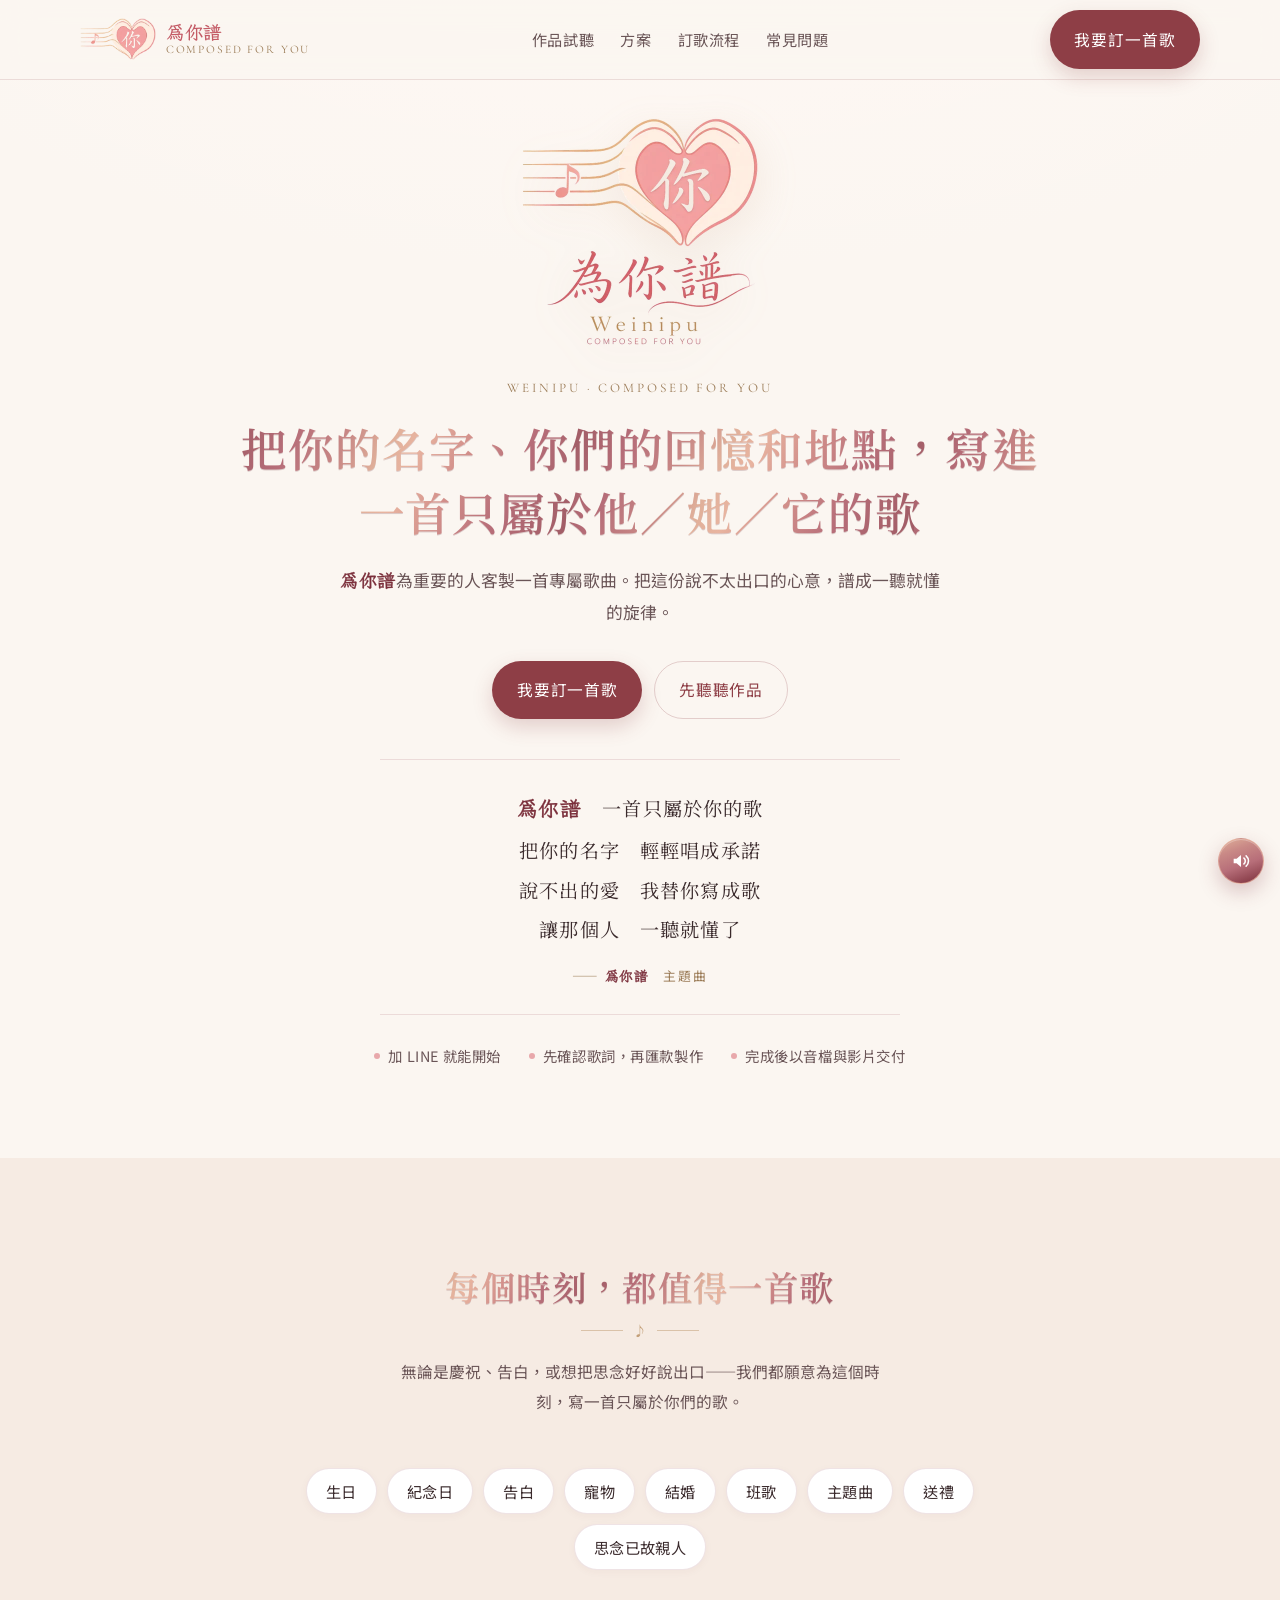
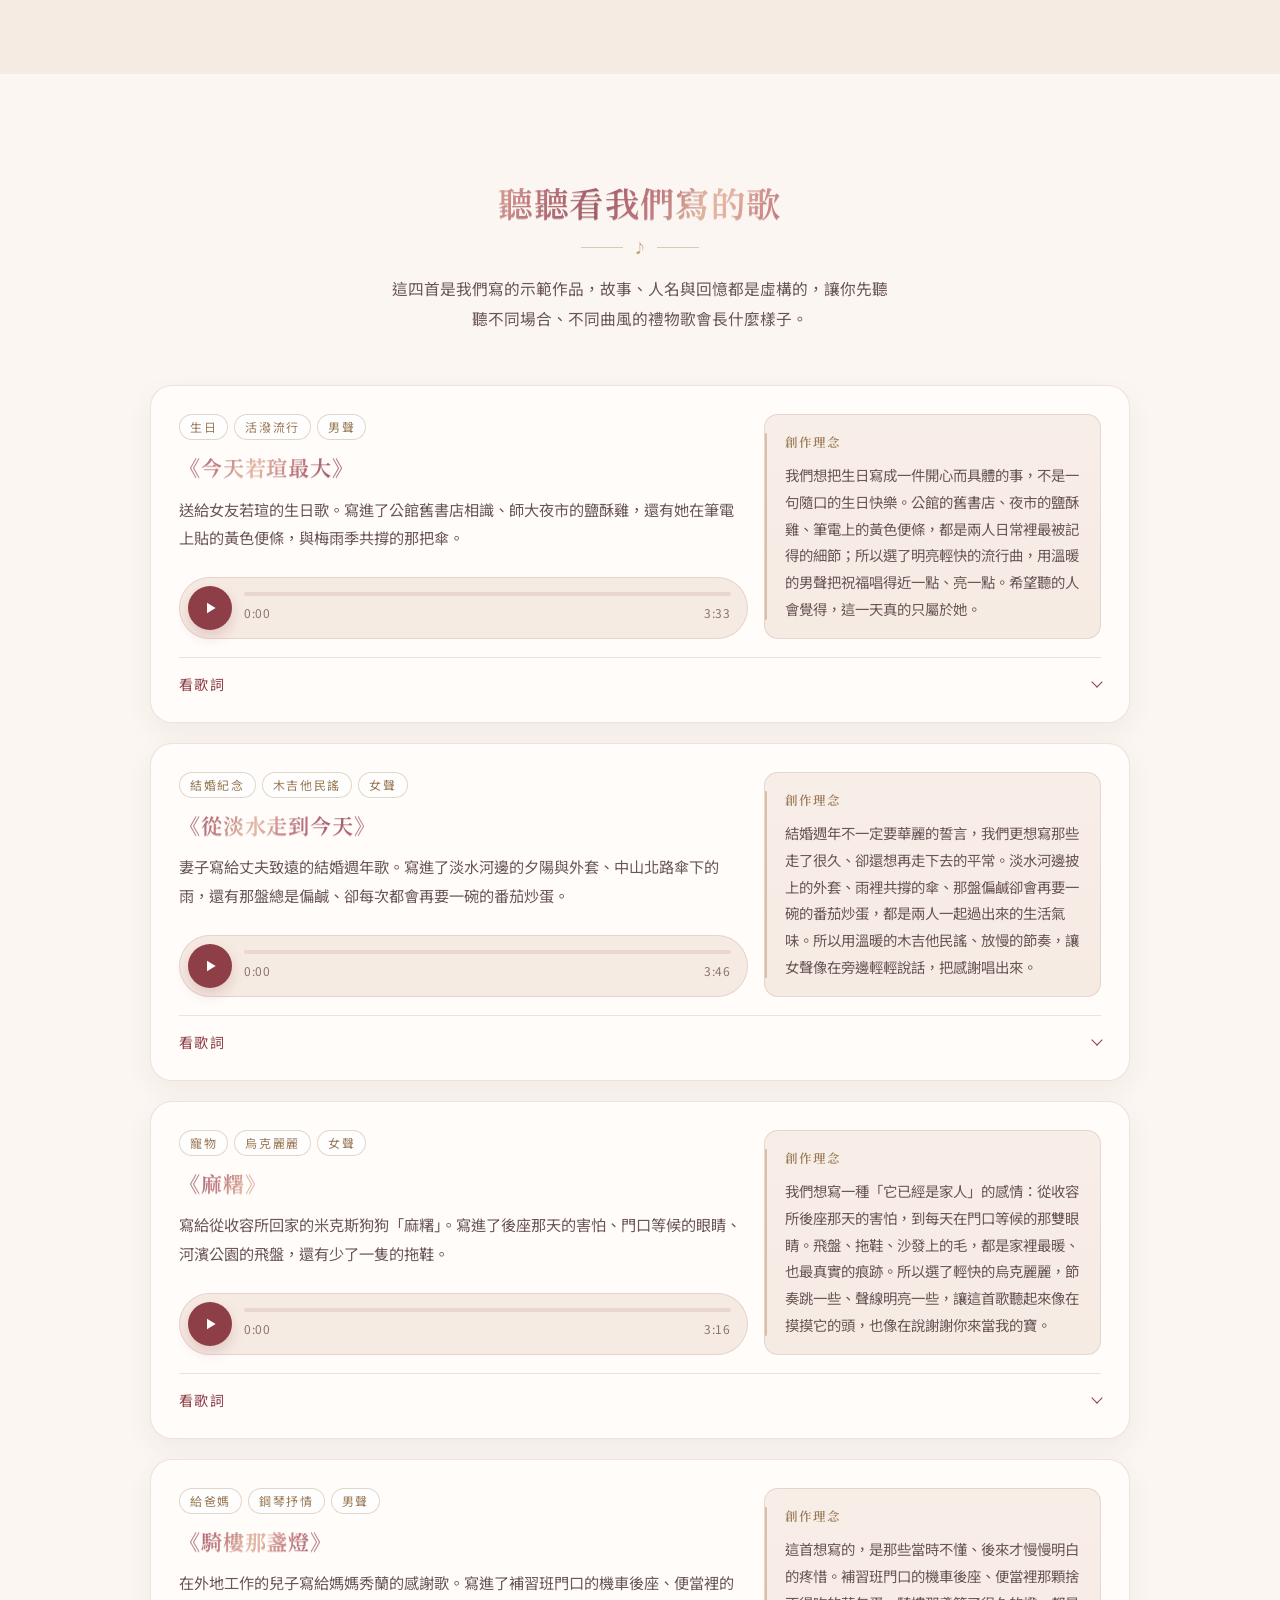
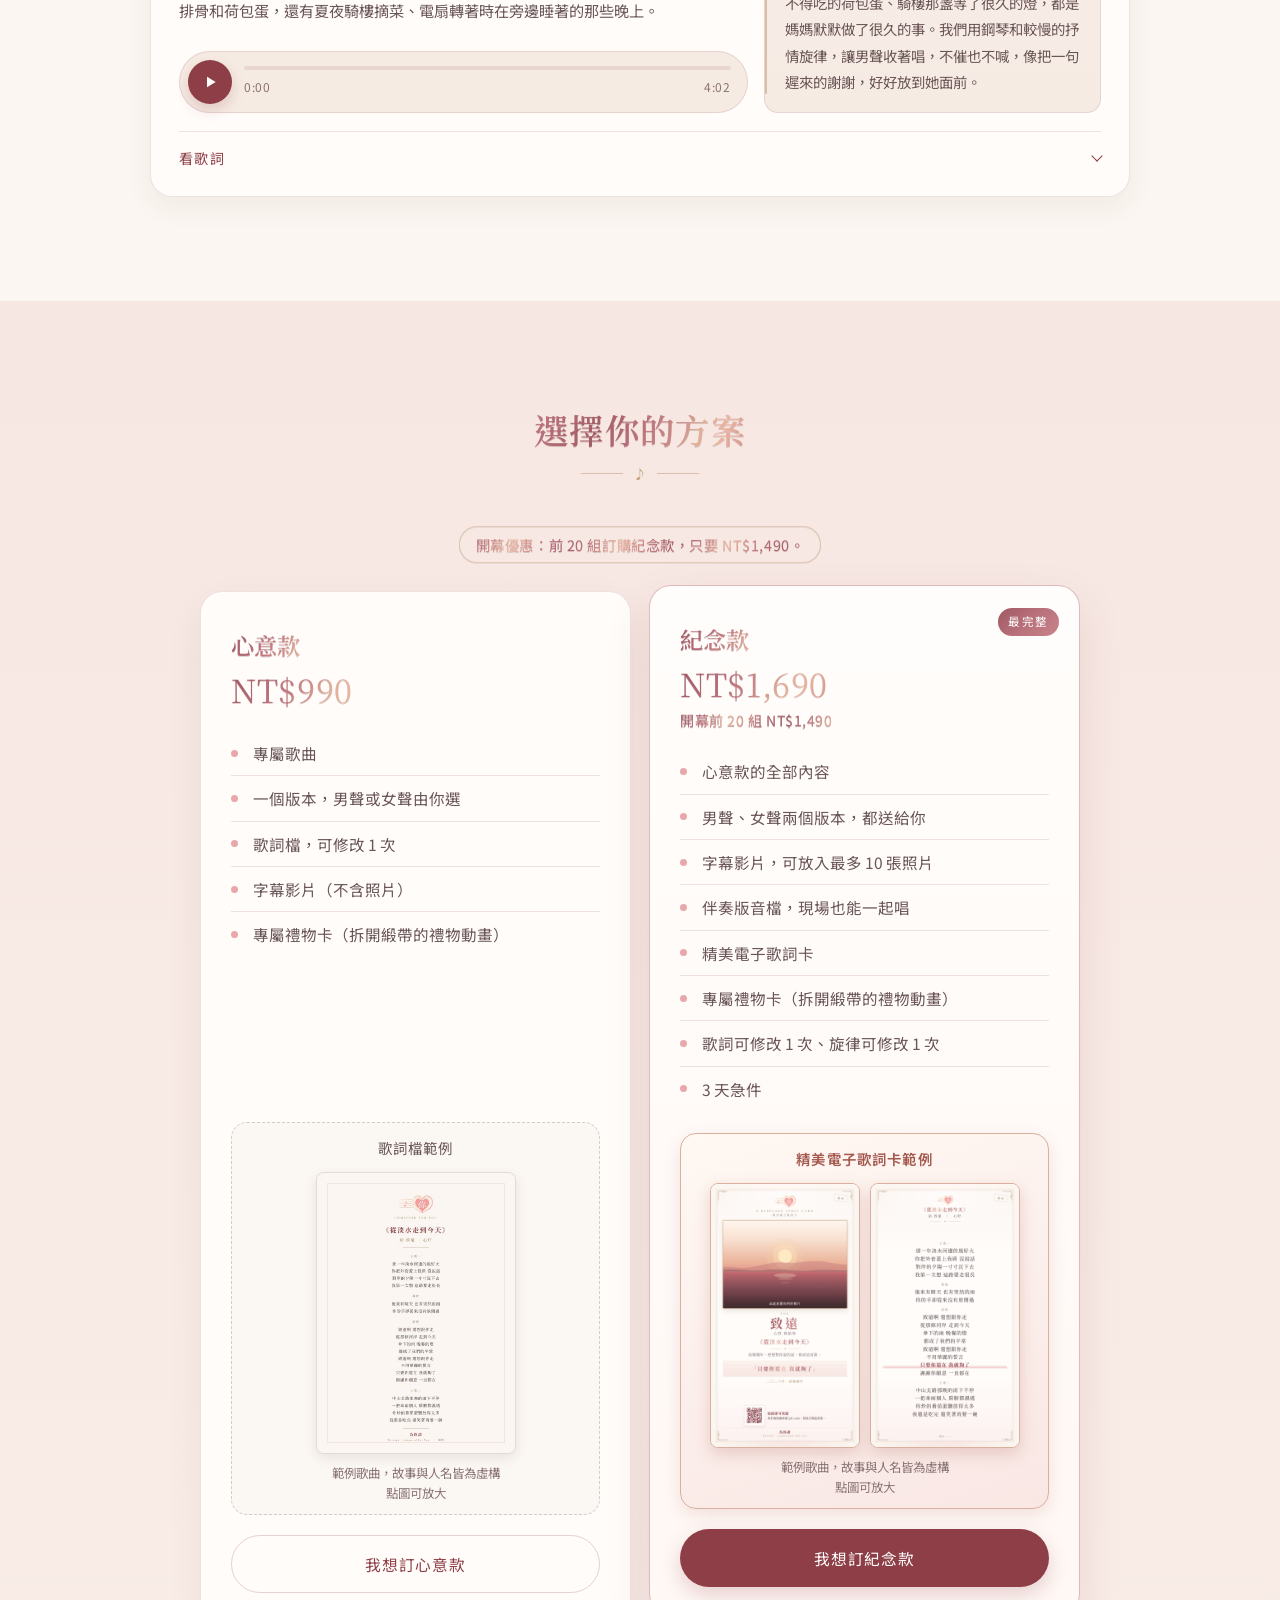
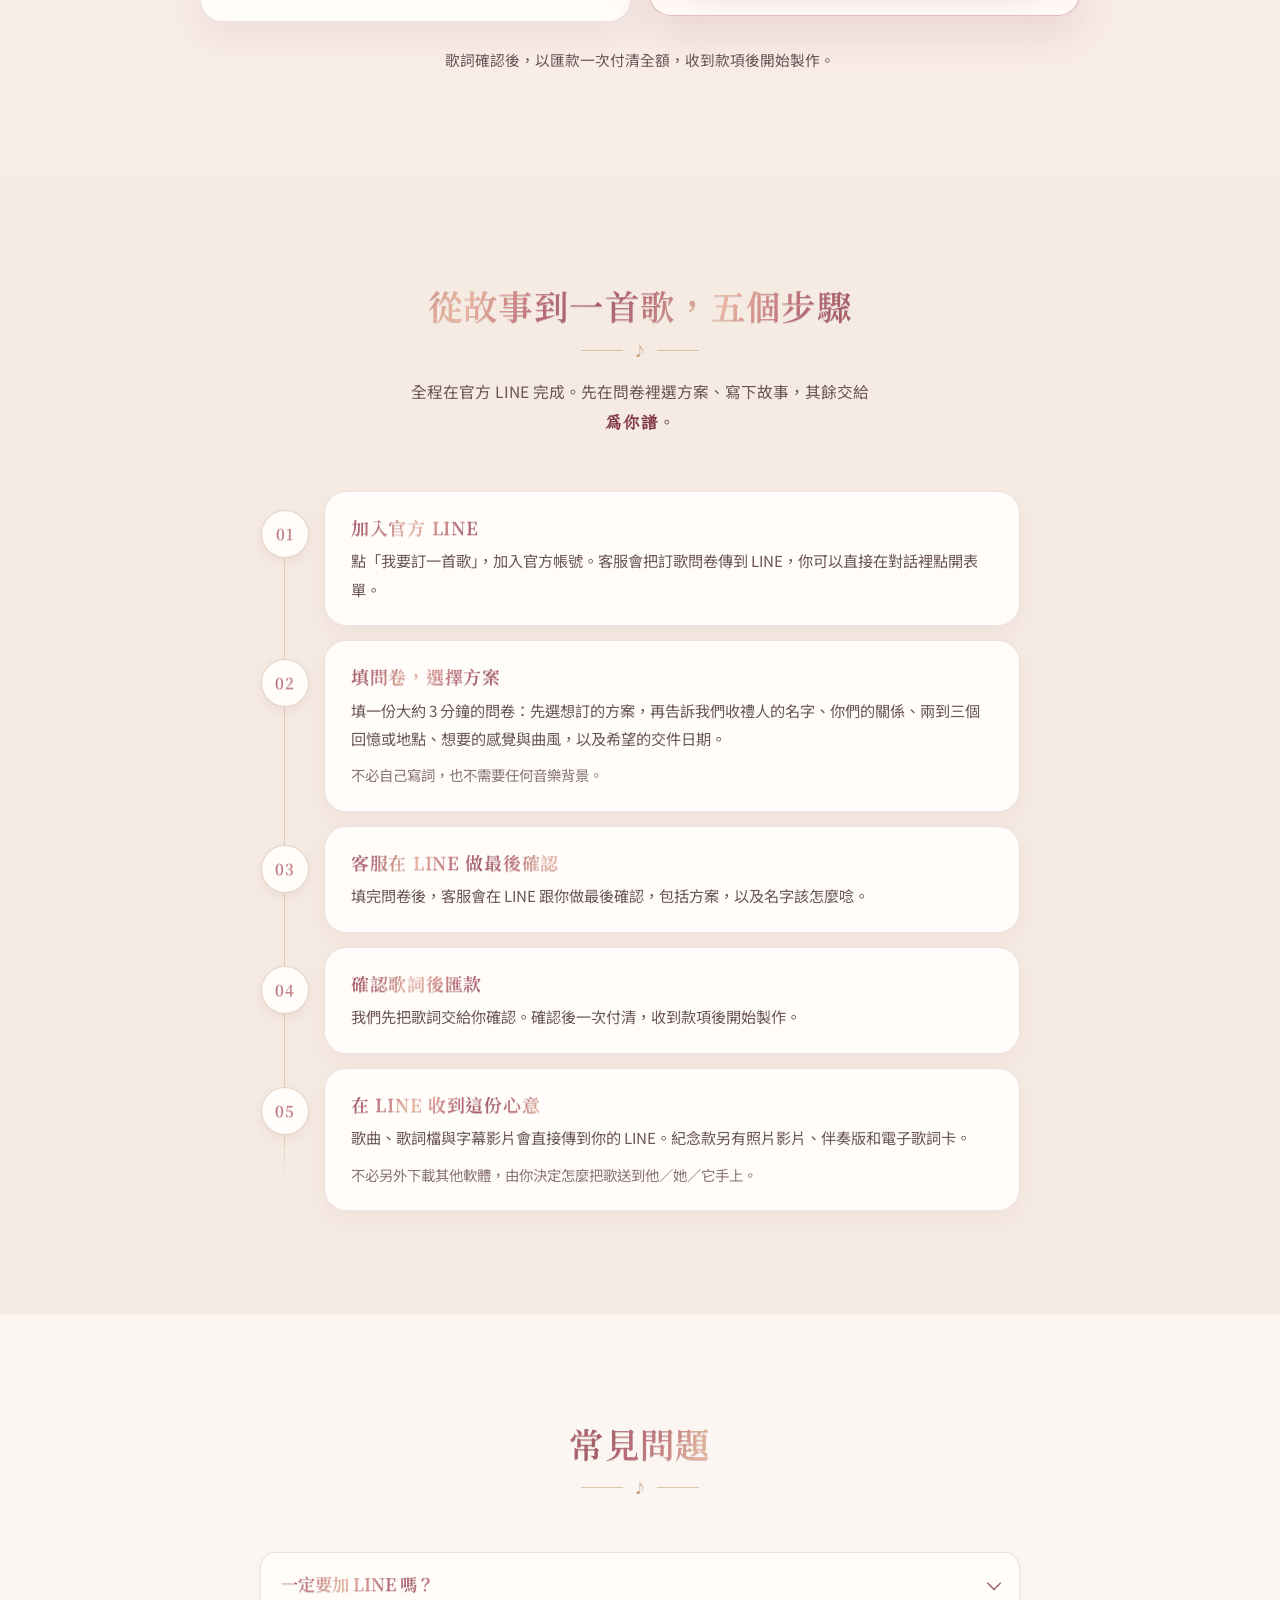
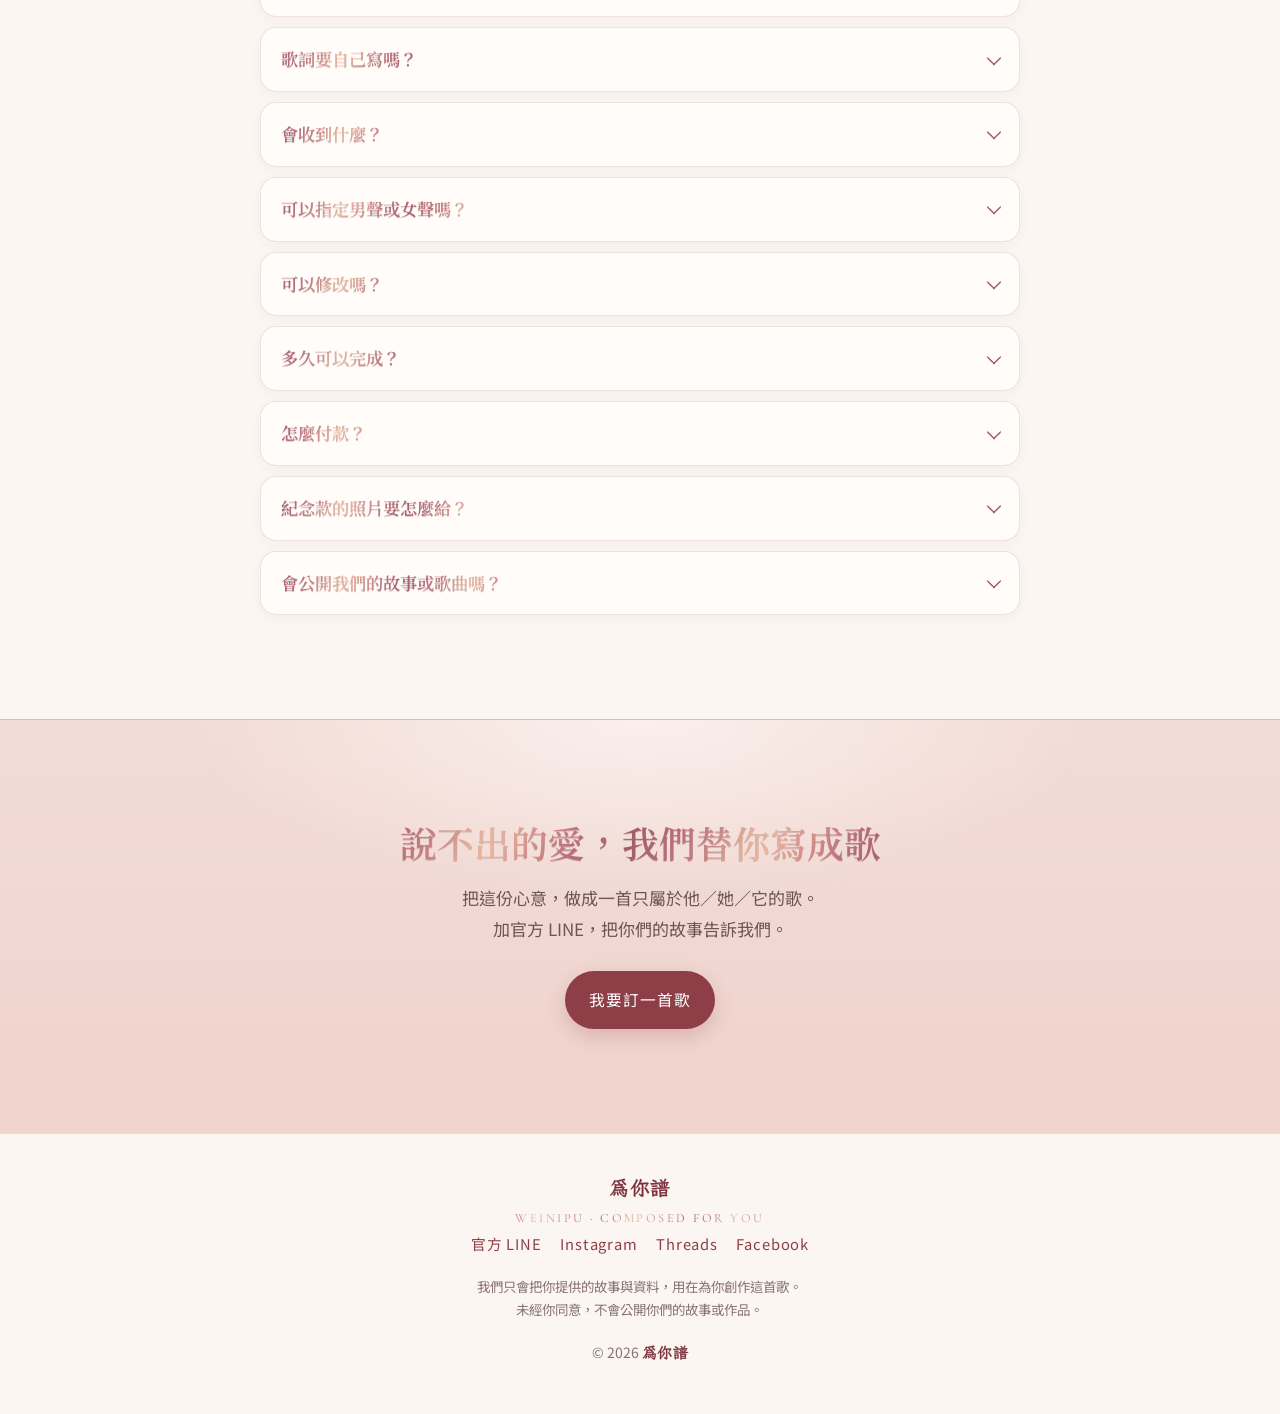
==== index.html @ 4c911a97 "Add Google Search Console verification" ====
<!DOCTYPE html>
<html lang="zh-Hant">
<head>
  <meta charset="utf-8">
  <meta name="viewport" content="width=device-width, initial-scale=1">
  <title>為你譜 Weinipu｜客製化歌曲・生日歌、告白歌、紀念日歌 NT$990 起</title>
  <meta name="description" content="為你譜幫你把名字、回憶和地點寫成專屬客製化歌曲：生日歌、紀念日、告白、寵物、結婚、班歌都可以。NT$990 起，歌曲、歌詞檔、字幕影片直接傳到 LINE。">
  <meta name="theme-color" content="#FBF6F1">
  <meta name="robots" content="index, follow, max-image-preview:large">
  <meta name="google-site-verification" content="-V5VmJopelmFEFTf4BnMR0x7PhURLmDRX3t3FFXEcac" />
  <link rel="canonical" href="https://want5513-boop.github.io/weinipu/">
  <link rel="icon" type="image/png" href="assets/favicon.png">
  <link rel="apple-touch-icon" href="assets/apple-touch-icon.png">
  <meta property="og:type" content="website">
  <meta property="og:locale" content="zh_TW">
  <meta property="og:site_name" content="為你譜 Weinipu">
  <meta property="og:title" content="為你譜 Weinipu｜客製化歌曲・生日歌、告白歌、紀念日歌 NT$990 起">
  <meta property="og:description" content="為你譜幫你把名字、回憶和地點寫成專屬客製化歌曲：生日歌、紀念日、告白、寵物、結婚、班歌都可以。NT$990 起，歌曲、歌詞檔、字幕影片直接傳到 LINE。">
  <meta property="og:url" content="https://want5513-boop.github.io/weinipu/">
  <meta property="og:image" content="https://want5513-boop.github.io/weinipu/assets/og.jpg">
  <meta property="og:image:width" content="1200">
  <meta property="og:image:height" content="630">
  <meta property="og:image:alt" content="為你譜 Weinipu，把回憶寫成只屬於他／她／它的歌">
  <meta name="twitter:card" content="summary_large_image">
  <meta name="twitter:title" content="為你譜 Weinipu｜客製化歌曲・生日歌、告白歌、紀念日歌 NT$990 起">
  <meta name="twitter:description" content="為你譜幫你把名字、回憶和地點寫成專屬客製化歌曲：生日歌、紀念日、告白、寵物、結婚、班歌都可以。NT$990 起，歌曲、歌詞檔、字幕影片直接傳到 LINE。">
  <meta name="twitter:image" content="https://want5513-boop.github.io/weinipu/assets/og.jpg">
  <link rel="preconnect" href="https://fonts.googleapis.com">
  <link rel="preconnect" href="https://fonts.gstatic.com" crossorigin>
  <link href="https://fonts.googleapis.com/css2?family=LXGW+WenKai+TC:wght@700&family=Cormorant+Garamond:ital,wght@0,500;0,600;1,500&family=Noto+Sans+TC:wght@400;500&family=Noto+Serif+TC:wght@500;600;700&display=swap" rel="stylesheet">
  <link rel="stylesheet" href="assets/style.css?v=20261121a">
  <!-- 玫瑰燙金試作稿：僅此檔使用，不影響 index.html -->
  <link rel="stylesheet" href="assets/style-rosegold.css?v=20261121a">
  <script type="application/ld+json">
  {
    "@context": "https://schema.org",
    "@graph": [
      {
        "@type": "ProfessionalService",
        "@id": "https://want5513-boop.github.io/weinipu/#org",
        "name": "為你譜",
        "alternateName": [
          "Weinipu",
          "Composed For You"
        ],
        "description": "為你譜幫你把名字、回憶和地點寫成專屬客製化歌曲：生日歌、紀念日、告白、寵物、結婚、班歌都可以。NT$990 起，歌曲、歌詞檔、字幕影片直接傳到 LINE。",
        "url": "https://want5513-boop.github.io/weinipu/",
        "image": "https://want5513-boop.github.io/weinipu/assets/og.jpg",
        "logo": "https://want5513-boop.github.io/weinipu/assets/weinipu_mark.png",
        "areaServed": {
          "@type": "Country",
          "name": "TW"
        },
        "serviceType": "客製化歌曲",
        "inLanguage": "zh-Hant",
        "knowsAbout": [
          "客製化歌曲",
          "生日歌",
          "告白歌",
          "紀念日歌",
          "寵物歌",
          "婚禮歌曲",
          "班歌",
          "主題曲"
        ],
        "sameAs": [
          "https://www.facebook.com/weinipu.song",
          "https://www.instagram.com/weinipu_song/",
          "https://www.threads.net/@weinipu_song",
          "https://lin.ee/XaCESBb"
        ],
        "contactPoint": {
          "@type": "ContactPoint",
          "contactType": "customer service",
          "url": "https://lin.ee/XaCESBb",
          "availableLanguage": "zh-Hant"
        },
        "makesOffer": [
          {
            "@type": "Offer",
            "name": "心意款客製化歌曲",
            "price": "990",
            "priceCurrency": "TWD",
            "url": "https://want5513-boop.github.io/weinipu/#plans",
            "availability": "https://schema.org/InStock"
          },
          {
            "@type": "Offer",
            "name": "紀念款客製化歌曲",
            "price": "1690",
            "priceCurrency": "TWD",
            "url": "https://want5513-boop.github.io/weinipu/#plans",
            "availability": "https://schema.org/InStock"
          }
        ]
      },
      {
        "@type": "WebSite",
        "@id": "https://want5513-boop.github.io/weinipu/#website",
        "url": "https://want5513-boop.github.io/weinipu/",
        "name": "為你譜 Weinipu",
        "inLanguage": "zh-Hant",
        "publisher": {
          "@id": "https://want5513-boop.github.io/weinipu/#org"
        }
      },
      {
        "@type": "FAQPage",
        "mainEntity": [
          {
            "@type": "Question",
            "name": "一定要加 LINE 嗎？",
            "acceptedAnswer": {
              "@type": "Answer",
              "text": "是。訂歌問卷、確認方案、確認歌詞、付款與交件都在官方 LINE 完成。網站與社群的訂歌按鈕都會帶你到同一個官方帳號，問卷也在對話裡點開。"
            }
          },
          {
            "@type": "Question",
            "name": "歌詞要自己寫嗎？",
            "acceptedAnswer": {
              "@type": "Answer",
              "text": "不用。在 LINE 點開問卷，先選想訂的方案，再告訴我們收禮人的名字、你們的關係、兩到三個回憶或地點、想要的感覺與曲風，以及希望的交件日期。歌詞由我們為你量身撰寫。填完後，客服會在 LINE 做最後確認，包括方案，以及名字該怎麼唸。"
            }
          },
          {
            "@type": "Question",
            "name": "會收到什麼？",
            "acceptedAnswer": {
              "@type": "Answer",
              "text": "完成後會在 LINE 收到歌曲音檔（MP3）、歌詞檔，以及字幕影片（MP4）。心意款為一個版本，男聲或女聲由你選，影片不含照片；紀念款可把最多 10 張照片放進字幕影片，另外附伴奏版音檔和電子歌詞卡，並送上男聲、女聲兩個版本。你不必另外下載其他軟體。"
            }
          },
          {
            "@type": "Question",
            "name": "可以指定男聲或女聲嗎？",
            "acceptedAnswer": {
              "@type": "Answer",
              "text": "可以。心意款是一個版本，男聲或女聲由你選；紀念款則是男聲、女聲兩個版本，都送給你。方案請先在問卷裡選擇，客服會在 LINE 做最後確認，並確認名字該怎麼唸。"
            }
          },
          {
            "@type": "Question",
            "name": "可以修改嗎？",
            "acceptedAnswer": {
              "@type": "Answer",
              "text": "依方案而定。心意款的歌詞可修改 1 次；紀念款歌詞和旋律各可修改 1 次。若有其他需要，下單時可再向客服確認。"
            }
          },
          {
            "@type": "Question",
            "name": "多久可以完成？",
            "acceptedAnswer": {
              "@type": "Answer",
              "text": "完成時間依方案與當時檔期而定。紀念款享 3 天急件，從歌詞確認、付款完成、照片到齊後起算。實際交件日期會在填問卷、確認檔期後與你約定。"
            }
          },
          {
            "@type": "Question",
            "name": "怎麼付款？",
            "acceptedAnswer": {
              "@type": "Answer",
              "text": "歌詞確認後以匯款一次付清全額，收到款項後就開始製作。匯款資訊會由客服在 LINE 提供。"
            }
          },
          {
            "@type": "Question",
            "name": "紀念款的照片要怎麼給？",
            "acceptedAnswer": {
              "@type": "Answer",
              "text": "在 LINE 確認方案後，直接把照片傳給我們即可，最多 10 張。照片到齊後，才會納入急件的交件時間計算。"
            }
          },
          {
            "@type": "Question",
            "name": "會公開我們的故事或歌曲嗎？",
            "acceptedAnswer": {
              "@type": "Answer",
              "text": "不會。未經你同意，我們不會公開你們的故事、姓名或完成的歌曲。"
            }
          }
        ]
      }
    ]
  }
  </script>
</head>
<body class="theme-rosegold">
  <a class="skip-link" href="#main">跳到主要內容</a>

  <header class="site-header">
    <div class="header-inner">
      <a class="brand" href="#top" id="top">
        <picture>
          <source type="image/webp" srcset="assets/weinipu_mark.webp">
          <img src="assets/weinipu_mark.png" width="231" height="128" alt="為你譜">
        </picture>
        <span class="brand-text">
          <span class="brand-name">為你譜</span>
          <span class="brand-en">Composed For You</span>
        </span>
      </a>
      <nav class="nav" id="site-nav" aria-label="網站選單">
        <a href="#samples">作品試聽</a>
        <a href="#plans">方案</a>
        <a href="#process">訂歌流程</a>
        <a href="#faq">常見問題</a>
      </nav>
      <div class="header-cta">
        <a class="btn btn-primary js-order-link" href="https://lin.ee/XaCESBb" target="_blank" rel="noopener noreferrer">我要訂一首歌</a>
      </div>
      <button class="nav-toggle" type="button" aria-controls="site-nav" aria-expanded="false" aria-label="開啟選單">
        <span></span><span></span><span></span>
      </button>
    </div>
  </header>

  <main id="main">
    <section class="hero" aria-labelledby="hero-title">
      <div class="wrap">
        <picture>
          <source type="image/webp" srcset="assets/weinipu_logo.webp">
          <img class="hero-logo" src="assets/weinipu_logo.png" width="480" height="464" alt="為你譜 Weinipu，Composed For You">
        </picture>
        <p class="eyebrow">Weinipu  ·  Composed For You</p>
        <h1 id="hero-title">把你的名字、你們的回憶和地點，寫進一首只屬於<span class="nowrap">他／她／它</span>的歌</h1>
        <p class="hero-lead"><span class="wnp">為你譜</span>為重要的人客製一首專屬歌曲。把這份說不太出口的心意，譜成一聽就懂的旋律。</p>
        <div class="hero-actions">
          <a class="btn btn-primary js-order-link" href="https://lin.ee/XaCESBb" target="_blank" rel="noopener noreferrer">我要訂一首歌</a>
          <a class="btn btn-ghost" href="#samples">先聽聽作品</a>
        </div>
        <blockquote class="chorus">
          <p><span class="wnp">為你譜</span>　一首只屬於你的歌<br>把你的名字　輕輕唱成承諾<br>說不出的愛　我替你寫成歌<br>讓那個人　一聽就懂了</p>
          <cite>—— <span class="wnp">為你譜</span>　主題曲</cite>
        </blockquote>
        <ul class="promises">
          <li>加 LINE 就能開始</li>
          <li>先確認歌詞，再匯款製作</li>
          <li>完成後以音檔與影片交付</li>
        </ul>
      </div>
    </section>

    <section class="occasions" id="occasions" aria-labelledby="occasions-title">
      <div class="wrap">
        <div class="section-head">
          <h2 id="occasions-title">每個時刻，都值得一首歌</h2>
          <div class="flourish" aria-hidden="true"><span>♪</span></div>
          <p>無論是慶祝、告白，或想把思念好好說出口——我們都願意為這個時刻，寫一首只屬於你們的歌。</p>
        </div>
        <div class="chips" role="group" aria-label="選擇場合">
          <button type="button" class="chip" aria-pressed="false" data-line="壽星最大！讓我們把說不完的祝福，唱成一首只屬於今天的歌。">生日</button>
          <button type="button" class="chip" aria-pressed="false" data-line="還記得那天嗎？讓我們把走過的路，唱成一首只屬於你們的歌。">紀念日</button>
          <button type="button" class="chip" aria-pressed="false" data-line="緊張嗎？讓我們幫你唱出來，成功率大增！">告白</button>
          <button type="button" class="chip" aria-pressed="false" data-line="尾巴是不是又搖起來了？讓我們把對它的喜歡，編成一首只屬於你們的歌。">寵物</button>
          <button type="button" class="chip" aria-pressed="false" data-line="最美的誓言，不必只寫在紙上。讓我們把它唱成你們的結婚主題曲。">結婚</button>
          <button type="button" class="chip" aria-pressed="false" data-line="這屆最難忘的聲音，從這裡開始。讓我們寫一首只屬於你們班的歌。">班歌</button>
          <button type="button" class="chip" aria-pressed="false" data-line="每一段故事都該有自己的主題曲。把想法告訴我們，我們來為你譜。">主題曲</button>
          <button type="button" class="chip" aria-pressed="false" data-line="不知道送什麼？一首只屬於他／她的歌，比什麼都記得住。">送禮</button>
          <button type="button" class="chip" aria-pressed="false" data-line="有些想念，值得被好好安放。我們會用溫柔的方式，把想對他／她說的話寫成歌。">思念已故親人</button>
        </div>
        <div class="chip-note" hidden>
          <div class="chip-note-card">
            <p class="chip-note-text" role="status" aria-live="polite"></p>
            <a class="chip-note-cta" href="#plans">為這個時刻訂一首</a>
          </div>
        </div>
      </div>
    </section>

    <section class="samples" id="samples" aria-labelledby="samples-title">
      <div class="wrap">
        <div class="section-head">
          <h2 id="samples-title">聽聽看我們寫的歌</h2>
          <div class="flourish" aria-hidden="true"><span>♪</span></div>
          <p>這四首是我們寫的示範作品，故事、人名與回憶都是虛構的，讓你先聽聽不同場合、不同曲風的禮物歌會長什麼樣子。</p>
        </div>

        <div class="samples-grid">
          <article class="sample">
            <div class="sample-main">
              <div class="sample-top">
                <span class="sample-tag">生日</span>
                <span class="sample-tag">活潑流行</span>
                <span class="sample-tag">男聲</span>
              </div>
              <h3>《今天若瑄最大》</h3>
              <p class="sample-story">送給女友若瑄的生日歌。寫進了公館舊書店相識、師大夜市的鹽酥雞，還有她在筆電上貼的黃色便條，與梅雨季共撐的那把傘。</p>
              <div class="player" data-title="今天若瑄最大">
                <audio preload="none">
                  <source src="assets/samples/ruoxuan.mp3" type="audio/mpeg">
                </audio>
                <button type="button" class="play-btn" aria-label="播放《今天若瑄最大》">
                  <svg class="icon-play" viewBox="0 0 24 24" aria-hidden="true"><path d="M8 5.14v13.72L19.5 12 8 5.14z"/></svg>
                  <svg class="icon-pause" viewBox="0 0 24 24" aria-hidden="true"><path d="M7 5h3.5v14H7V5zm6.5 0H17v14h-3.5V5z"/></svg>
                </button>
                <div class="player-ui">
                  <div class="player-bar" role="presentation"><span class="player-progress"></span></div>
                  <div class="player-time">
                    <span data-elapsed>0:00</span>
                    <span class="player-status"></span>
                    <span data-duration>3:33</span>
                  </div>
                </div>
              </div>
            </div>
            <aside class="sample-concept">
              <h4 class="sample-concept-title">創作理念</h4>
              <p>我們想把生日寫成一件開心而具體的事，不是一句隨口的生日快樂。公館的舊書店、夜市的鹽酥雞、筆電上的黃色便條，都是兩人日常裡最被記得的細節；所以選了明亮輕快的流行曲，用溫暖的男聲把祝福唱得近一點、亮一點。希望聽的人會覺得，這一天真的只屬於她。</p>
            </aside>
            <details class="sample-lyrics">
              <summary>看歌詞</summary>
              <div class="sample-lyrics-body">還記得公館那間舊書店
妳笑著把小說塞進我懷裡
師大夜市的鹽酥雞剛出爐
最後一塊 一定是妳先咬

一年裡有那麼多平淡的日子
今天我偏要把光都留給妳

若瑄 今天妳最大
許願的時候風都要停一停
蛋糕可以切 蠟燭可以吹
這首歌卻只許妳一個人聽
若瑄 今天妳最大
那些我平常說不出口的話
都裝進旋律 輕輕唱給妳
生日快樂 我的若瑄

妳愛在我筆電貼黃色便條紙
歪歪寫著吃飯 再畫一顆心
共撐一把傘走過梅雨的路口
鞋都濕了 我們還是笑不停

若瑄 今天妳最大
許願的時候風都要停一停
蛋糕可以切 蠟燭可以吹
這首歌卻只許妳一個人聽
若瑄 今天妳最大
那些我平常說不出口的話
都裝進旋律 輕輕唱給妳
生日快樂 我的若瑄

以後每一歲 我都想在場
看妳閉眼許願 再慢慢睜開
不是隨口唱的生日快樂
是我想陪妳 走很長很長

若瑄 今天妳最大
許願的時候風都要停一停
蛋糕可以切 蠟燭可以吹
這首歌卻只許妳一個人聽
若瑄 今天妳最大
從書店走到每一個明天
我都在旁邊 聽妳許願望
生日快樂 我最喜歡的若瑄</div>
            </details>
          </article>

          <article class="sample">
            <div class="sample-main">
              <div class="sample-top">
                <span class="sample-tag">結婚紀念</span>
                <span class="sample-tag">木吉他民謠</span>
                <span class="sample-tag">女聲</span>
              </div>
              <h3>《從淡水走到今天》</h3>
              <p class="sample-story">妻子寫給丈夫致遠的結婚週年歌。寫進了淡水河邊的夕陽與外套、中山北路傘下的雨，還有那盤總是偏鹹、卻每次都會再要一碗的番茄炒蛋。</p>
              <div class="player" data-title="從淡水走到今天">
                <audio preload="none">
                  <source src="assets/samples/danshui.mp3" type="audio/mpeg">
                </audio>
                <button type="button" class="play-btn" aria-label="播放《從淡水走到今天》">
                  <svg class="icon-play" viewBox="0 0 24 24" aria-hidden="true"><path d="M8 5.14v13.72L19.5 12 8 5.14z"/></svg>
                  <svg class="icon-pause" viewBox="0 0 24 24" aria-hidden="true"><path d="M7 5h3.5v14H7V5zm6.5 0H17v14h-3.5V5z"/></svg>
                </button>
                <div class="player-ui">
                  <div class="player-bar" role="presentation"><span class="player-progress"></span></div>
                  <div class="player-time">
                    <span data-elapsed>0:00</span>
                    <span class="player-status"></span>
                    <span data-duration>3:46</span>
                  </div>
                </div>
              </div>
            </div>
            <aside class="sample-concept">
              <h4 class="sample-concept-title">創作理念</h4>
              <p>結婚週年不一定要華麗的誓言，我們更想寫那些走了很久、卻還想再走下去的平常。淡水河邊披上的外套、雨裡共撐的傘、那盤偏鹹卻會再要一碗的番茄炒蛋，都是兩人一起過出來的生活氣味。所以用溫暖的木吉他民謠、放慢的節奏，讓女聲像在旁邊輕輕說話，把感謝唱出來。</p>
            </aside>
            <details class="sample-lyrics">
              <summary>看歌詞</summary>
              <div class="sample-lyrics-body">那一年淡水河邊的風好大
你把外套蓋上我肩 沒說話
對岸的夕陽一寸寸沉下去
我第一次想 這路要走很長

後來有晴天 也有突然的雨
你的手卻從來沒有放開過

致遠啊 還想跟你走
從那條河岸 走到今天
傘下的雨 晚餐的燈
都成了我們的平常
致遠啊 還想跟你走
不用華麗的誓言
只要你還在 我就夠了
謝謝你願意 一直都在

中山北路那晚的雨下不停
一把傘兩個人 肩膀都濕透
你炒的番茄蛋鹽放得太多
我還是吃完 還笑著再要一碗

致遠啊 還想跟你走
從那條河岸 走到今天
傘下的雨 晚餐的燈
都成了我們的平常
致遠啊 還想跟你走
不用華麗的誓言
只要你還在 我就夠了
謝謝你願意 一直都在

如果能回到那一天
我還是會在河邊點頭
牽起你的手 慢慢走
把一生 都許給這個人

致遠啊 還想跟你走
從那條河岸 走到白頭
傘下的雨 晚餐的燈
都是我想珍惜的日常
致遠啊 還想跟你走
不用華麗的誓言
只要你還在 我就夠了
謝謝你願意 一直都在</div>
            </details>
          </article>

          <article class="sample">
            <div class="sample-main">
              <div class="sample-top">
                <span class="sample-tag">寵物</span>
                <span class="sample-tag">烏克麗麗</span>
                <span class="sample-tag">女聲</span>
              </div>
              <h3>《麻糬》</h3>
              <p class="sample-story">寫給從收容所回家的米克斯狗狗「麻糬」。寫進了後座那天的害怕、門口等候的眼睛、河濱公園的飛盤，還有少了一隻的拖鞋。</p>
              <div class="player" data-title="麻糬">
                <audio preload="none">
                  <source src="assets/samples/mochi.mp3" type="audio/mpeg">
                </audio>
                <button type="button" class="play-btn" aria-label="播放《麻糬》">
                  <svg class="icon-play" viewBox="0 0 24 24" aria-hidden="true"><path d="M8 5.14v13.72L19.5 12 8 5.14z"/></svg>
                  <svg class="icon-pause" viewBox="0 0 24 24" aria-hidden="true"><path d="M7 5h3.5v14H7V5zm6.5 0H17v14h-3.5V5z"/></svg>
                </button>
                <div class="player-ui">
                  <div class="player-bar" role="presentation"><span class="player-progress"></span></div>
                  <div class="player-time">
                    <span data-elapsed>0:00</span>
                    <span class="player-status"></span>
                    <span data-duration>3:16</span>
                  </div>
                </div>
              </div>
            </div>
            <aside class="sample-concept">
              <h4 class="sample-concept-title">創作理念</h4>
              <p>我們想寫一種「它已經是家人」的感情：從收容所後座那天的害怕，到每天在門口等候的那雙眼睛。飛盤、拖鞋、沙發上的毛，都是家裡最暖、也最真實的痕跡。所以選了輕快的烏克麗麗，節奏跳一些、聲線明亮一些，讓這首歌聽起來像在摸摸它的頭，也像在說謝謝你來當我的寶。</p>
            </aside>
            <details class="sample-lyrics">
              <summary>看歌詞</summary>
              <div class="sample-lyrics-body">那天把你從收容所抱出來
你縮在後座 不敢看我一眼
我輕聲叫你 麻糬 麻糬
你的尾巴 慢慢搖了一下

現在的你比誰都還勇敢
門口那雙眼睛 比燈還亮

麻糬 我的麻糬
你是家裡最暖的那一團
拖鞋少一隻 沙發有你的毛
只要你衝來接我 就什麼都好
麻糬 我的麻糬
河濱公園是你的王國
飛盤丟多遠 你都肯為我跑
謝謝你來當 我的寶

下雨天你把下巴靠在我腳邊
電視播什麼 你都只看著我
鄰居都認識你的迎接禮
先衝一小段 再轉一個圈

麻糬 我的麻糬
你是家裡最暖的那一團
拖鞋少一隻 沙發有你的毛
只要你衝來接我 就什麼都好
麻糬 我的麻糬
河濱公園是你的王國
飛盤丟多遠 你都肯為我跑
謝謝你來當 我的寶

如果還有下一次
我還要當你的家
你不用等太久
出門了 我一定回來

麻糬 我的麻糬
你是家裡最暖的那一團
拖鞋少一隻 沙發有你的毛
只要你衝來接我 就什麼都好
麻糬 我的麻糬
願你每天都睡得香甜
飛盤會再丟 我也會再回來
謝謝你來當 我的寶</div>
            </details>
          </article>

          <article class="sample">
            <div class="sample-main">
              <div class="sample-top">
                <span class="sample-tag">給爸媽</span>
                <span class="sample-tag">鋼琴抒情</span>
                <span class="sample-tag">男聲</span>
              </div>
              <h3>《騎樓那盞燈》</h3>
              <p class="sample-story">在外地工作的兒子寫給媽媽秀蘭的感謝歌。寫進了補習班門口的機車後座、便當裡的排骨和荷包蛋，還有夏夜騎樓摘菜、電扇轉著時在旁邊睡著的那些晚上。</p>
              <div class="player" data-title="騎樓那盞燈">
                <audio preload="none">
                  <source src="assets/samples/mom.mp3" type="audio/mpeg">
                </audio>
                <button type="button" class="play-btn" aria-label="播放《騎樓那盞燈》">
                  <svg class="icon-play" viewBox="0 0 24 24" aria-hidden="true"><path d="M8 5.14v13.72L19.5 12 8 5.14z"/></svg>
                  <svg class="icon-pause" viewBox="0 0 24 24" aria-hidden="true"><path d="M7 5h3.5v14H7V5zm6.5 0H17v14h-3.5V5z"/></svg>
                </button>
                <div class="player-ui">
                  <div class="player-bar" role="presentation"><span class="player-progress"></span></div>
                  <div class="player-time">
                    <span data-elapsed>0:00</span>
                    <span class="player-status"></span>
                    <span data-duration>4:02</span>
                  </div>
                </div>
              </div>
            </div>
            <aside class="sample-concept">
              <h4 class="sample-concept-title">創作理念</h4>
              <p>這首想寫的，是那些當時不懂、後來才慢慢明白的疼惜。補習班門口的機車後座、便當裡那顆捨不得吃的荷包蛋、騎樓那盞等了很久的燈，都是媽媽默默做了很久的事。我們用鋼琴和較慢的抒情旋律，讓男聲收著唱，不催也不喊，像把一句遲來的謝謝，好好放到她面前。</p>
            </aside>
            <details class="sample-lyrics">
              <summary>看歌詞</summary>
              <div class="sample-lyrics-body">傍晚的機車停在補習班門口
我坐後座 抓著妳外套的邊
風裡有洗衣精和晚餐的味道
妳說別急 路還很長 慢慢騎

後來我出了遠門 回家的次數變少
那條巷子 卻還是一樣熟悉

媽媽 他們叫妳秀蘭
我只會輕輕喊妳 媽媽
騎樓那盞燈 等了我那麼多年
今夜換我 唱給妳聽
媽媽 謝謝妳啊
便當裡的排骨 還有那顆蛋
從前的我不懂 現在都懂了
妳是我想感謝的人

清晨市場的籃子比我還早起
蔥跟豆腐 妳總是摸了又摸
夏夜妳坐在騎樓摘菜看書
電扇轉啊轉 我就在旁邊睡著了

媽媽 他們叫妳秀蘭
我只會輕輕喊妳 媽媽
騎樓那盞燈 等了我那麼多年
今夜換我 唱給妳聽
媽媽 謝謝妳啊
便當裡的排骨 還有那顆蛋
從前的我不懂 現在都懂了
妳是我想感謝的人

如果時間能再慢一些
我想多陪妳吃幾頓飯
把妳說過的話 再聽一遍
說一聲 妳辛苦了

媽媽 他們叫妳秀蘭
我只會輕輕喊妳 媽媽
騎樓那盞燈 今晚換我來亮
這首歌是 遲來的謝謝
媽媽 謝謝妳啊
便當裡的排骨 還有那顆蛋
從前的我不懂 現在都懂了
妳是我最想感謝的人</div>
            </details>
          </article>
        </div>
      </div>
    </section>

    <section class="plans" id="plans" aria-labelledby="plans-title">
      <div class="wrap">
        <div class="section-head">
          <h2 id="plans-title">選擇你的方案</h2>
          <div class="flourish" aria-hidden="true"><span>♪</span></div>
        </div>
        <p class="price-note">開幕優惠：前 20 組訂購紀念款，只要 NT$1,490。</p>
        <div class="plans-grid">
          <article class="plan">
            <h3 class="plan-name">心意款</h3>
            <p class="plan-price">NT$990</p>
            <ul>
              <li>專屬歌曲</li>
              <li>一個版本，男聲或女聲由你選</li>
              <li>歌詞檔，可修改 1 次</li>
              <li>字幕影片（不含照片）</li>
              <li>專屬禮物卡（拆開緞帶的禮物動畫）</li>
            </ul>
            <div class="plan-sample plan-sample-basic">
              <p class="plan-sample-title">歌詞檔範例</p>
              <div class="plan-sample-thumbs"><button type="button" class="lyric-thumb" data-full="assets/img/lyric-sample-basic.jpg" aria-label="放大查看：心意款歌詞檔範例"><img src="assets/img/lyric-sample-basic.jpg" width="720" height="1018" alt="心意款歌詞檔範例" loading="lazy" decoding="async"></button></div>
              <p class="plan-sample-cap">範例歌曲，故事與人名皆為虛構<br>點圖可放大</p>
            </div>
            <a class="btn btn-ghost js-order-link" href="https://lin.ee/XaCESBb" target="_blank" rel="noopener noreferrer">我想訂心意款</a>
          </article>
          <article class="plan plan-featured">
            <span class="plan-badge">最完整</span>
            <h3 class="plan-name">紀念款</h3>
            <p class="plan-price">NT$1,690<span>開幕前 20 組 NT$1,490</span></p>
            <ul>
              <li>心意款的全部內容</li>
              <li>男聲、女聲兩個版本，都送給你</li>
              <li>字幕影片，可放入最多 10 張照片</li>
              <li>伴奏版音檔，現場也能一起唱</li>
              <li>精美電子歌詞卡</li>
              <li>專屬禮物卡（拆開緞帶的禮物動畫）</li>
              <li>歌詞可修改 1 次、旋律可修改 1 次</li>
              <li>3 天急件</li>
            </ul>
            <div class="plan-sample plan-sample-premium">
              <p class="plan-sample-title">精美電子歌詞卡範例</p>
              <div class="plan-sample-thumbs"><button type="button" class="lyric-thumb" data-full="assets/img/lyric-sample-premium.jpg" aria-label="放大查看：紀念款精美電子歌詞卡範例封面"><img src="assets/img/lyric-sample-premium.jpg" width="720" height="1280" alt="紀念款精美電子歌詞卡範例封面" loading="lazy" decoding="async"></button><button type="button" class="lyric-thumb" data-full="assets/img/lyric-sample-premium-2.jpg" aria-label="放大查看：紀念款精美電子歌詞卡範例歌詞頁"><img src="assets/img/lyric-sample-premium-2.jpg" width="720" height="1280" alt="紀念款精美電子歌詞卡範例歌詞頁" loading="lazy" decoding="async"></button></div>
              <p class="plan-sample-cap">範例歌曲，故事與人名皆為虛構<br>點圖可放大</p>
            </div>
            <a class="btn btn-primary js-order-link" href="https://lin.ee/XaCESBb" target="_blank" rel="noopener noreferrer">我想訂紀念款</a>
          </article>
        </div>
        <p class="pay-note">歌詞確認後，以匯款一次付清全額，收到款項後開始製作。</p>
      </div>
    </section>

    <section class="process" id="process" aria-labelledby="process-title">
      <div class="wrap">
        <div class="section-head">
          <h2 id="process-title">從故事到一首歌，五個步驟</h2>
          <div class="flourish" aria-hidden="true"><span>♪</span></div>
          <p>全程在官方 LINE 完成。先在問卷裡選方案、寫下故事，其餘交給<span class="wnp">為你譜</span>。</p>
        </div>
        <ol class="steps">
          <li class="step">
            <div class="step-num">01</div>
            <h3>加入官方 LINE</h3>
            <p>點「我要訂一首歌」，加入官方帳號。客服會把訂歌問卷傳到 LINE，你可以直接在對話裡點開表單。</p>
          </li>
          <li class="step">
            <div class="step-num">02</div>
            <h3>填問卷，選擇方案</h3>
            <p>填一份大約 3 分鐘的問卷：先選想訂的方案，再告訴我們收禮人的名字、你們的關係、兩到三個回憶或地點、想要的感覺與曲風，以及希望的交件日期。</p>
            <p class="step-note">不必自己寫詞，也不需要任何音樂背景。</p>
          </li>
          <li class="step">
            <div class="step-num">03</div>
            <h3>客服在 LINE 做最後確認</h3>
            <p>填完問卷後，客服會在 LINE 跟你做最後確認，包括方案，以及名字該怎麼唸。</p>
          </li>
          <li class="step">
            <div class="step-num">04</div>
            <h3>確認歌詞後匯款</h3>
            <p>我們先把歌詞交給你確認。確認後一次付清，收到款項後開始製作。</p>
          </li>
          <li class="step">
            <div class="step-num">05</div>
            <h3>在 LINE 收到這份心意</h3>
            <p>歌曲、歌詞檔與字幕影片會直接傳到你的 LINE。紀念款另有照片影片、伴奏版和電子歌詞卡。</p>
            <p class="step-note">不必另外下載其他軟體，由你決定怎麼把歌送到<span class="nowrap">他／她／它</span>手上。</p>
          </li>
        </ol>
      </div>
    </section>

    <section class="faq" id="faq" aria-labelledby="faq-title">
      <div class="wrap">
        <div class="section-head">
          <h2 id="faq-title">常見問題</h2>
          <div class="flourish" aria-hidden="true"><span>♪</span></div>
        </div>
        <div class="faq-list">
          <details class="faq-item">
            <summary>一定要加 LINE 嗎？</summary>
            <p>是。訂歌問卷、確認方案、確認歌詞、付款與交件都在官方 LINE 完成。網站與社群的訂歌按鈕都會帶你到同一個官方帳號，問卷也在對話裡點開。</p>
          </details>
          <details class="faq-item">
            <summary>歌詞要自己寫嗎？</summary>
            <p>不用。在 LINE 點開問卷，先選想訂的方案，再告訴我們收禮人的名字、你們的關係、兩到三個回憶或地點、想要的感覺與曲風，以及希望的交件日期。歌詞由我們為你量身撰寫。填完後，客服會在 LINE 做最後確認，包括方案，以及名字該怎麼唸。</p>
          </details>
          <details class="faq-item">
            <summary>會收到什麼？</summary>
            <p>完成後會在 LINE 收到歌曲音檔（MP3）、歌詞檔，以及字幕影片（MP4）。心意款為一個版本，男聲或女聲由你選，影片不含照片；紀念款可把最多 10 張照片放進字幕影片，另外附伴奏版音檔和電子歌詞卡，並送上男聲、女聲兩個版本。你不必另外下載其他軟體。</p>
          </details>
          <details class="faq-item">
            <summary>可以指定男聲或女聲嗎？</summary>
            <p>可以。心意款是一個版本，男聲或女聲由你選；紀念款則是男聲、女聲兩個版本，都送給你。方案請先在問卷裡選擇，客服會在 LINE 做最後確認，並確認名字該怎麼唸。</p>
          </details>
          <details class="faq-item">
            <summary>可以修改嗎？</summary>
            <p>依方案而定。心意款的歌詞可修改 1 次；紀念款歌詞和旋律各可修改 1 次。若有其他需要，下單時可再向客服確認。</p>
          </details>
          <details class="faq-item">
            <summary>多久可以完成？</summary>
            <p>完成時間依方案與當時檔期而定。紀念款享 3 天急件，從歌詞確認、付款完成、照片到齊後起算。實際交件日期會在填問卷、確認檔期後與你約定。</p>
          </details>
          <details class="faq-item">
            <summary>怎麼付款？</summary>
            <p>歌詞確認後以匯款一次付清全額，收到款項後就開始製作。匯款資訊會由客服在 LINE 提供。</p>
          </details>
          <details class="faq-item">
            <summary>紀念款的照片要怎麼給？</summary>
            <p>在 LINE 確認方案後，直接把照片傳給我們即可，最多 10 張。照片到齊後，才會納入急件的交件時間計算。</p>
          </details>
          <details class="faq-item">
            <summary>會公開我們的故事或歌曲嗎？</summary>
            <p>不會。未經你同意，我們不會公開你們的故事、姓名或完成的歌曲。</p>
          </details>
        </div>
      </div>
    </section>

    <section class="closing" id="order" aria-labelledby="closing-title">
      <div class="wrap">
        <h2 id="closing-title">說不出的愛，我們替你寫成歌</h2>
        <p>把這份心意，做成一首只屬於<span class="nowrap">他／她／它</span>的歌。<br>加官方 LINE，把你們的故事告訴我們。</p>
        <a class="btn btn-primary js-order-link" href="https://lin.ee/XaCESBb" target="_blank" rel="noopener noreferrer">我要訂一首歌</a>
      </div>
    </section>
  </main>

  <footer class="site-footer">
    <div class="wrap">
      <p class="footer-name"><span class="wnp">為你譜</span></p>
      <p class="footer-en">Weinipu  ·  Composed For You</p>
      <ul class="footer-links">
        <li><a class="js-order-link" href="https://lin.ee/XaCESBb" target="_blank" rel="noopener noreferrer">官方 LINE</a></li>
        <li><a href="https://www.instagram.com/weinipu_song/" target="_blank" rel="noopener noreferrer">Instagram</a></li>
        <li><a href="https://www.threads.net/@weinipu_song" target="_blank" rel="noopener noreferrer">Threads</a></li>
        <li><a href="https://www.facebook.com/weinipu.song" target="_blank" rel="noopener noreferrer">Facebook</a></li>
      </ul>
      <p class="footer-privacy">我們只會把你提供的故事與資料，用在為你創作這首歌。<br>未經你同意，不會公開你們的故事或作品。</p>
      <p class="footer-copy">© 2026 <span class="wnp">為你譜</span></p>
    </div>
  </footer>

  <div class="sticky-cta">
    <a class="btn btn-primary js-order-link" href="https://lin.ee/XaCESBb" target="_blank" rel="noopener noreferrer">我要訂一首歌</a>
  </div>

  <audio id="site-bgm" loop preload="none">
    <source src="assets/theme-chorus.mp3" type="audio/mpeg">
  </audio>
  <button type="button" class="bgm-toggle" id="bgm-toggle" aria-label="開啟背景音樂" aria-pressed="false">
    <svg class="icon-on" viewBox="0 0 24 24" aria-hidden="true" focusable="false">
      <path fill="currentColor" d="M4 9.5v5h3.2L12 18.5V5.5L7.2 9.5H4z"/>
      <path fill="none" stroke="currentColor" stroke-width="1.7" stroke-linecap="round" d="M15.2 8.8a4.2 4.2 0 0 1 0 6.4"/>
      <path fill="none" stroke="currentColor" stroke-width="1.7" stroke-linecap="round" d="M17.6 6.4a7.4 7.4 0 0 1 0 11.2"/>
    </svg>
    <svg class="icon-off" viewBox="0 0 24 24" aria-hidden="true" focusable="false">
      <path fill="currentColor" d="M4 9.5v5h3.2L12 18.5V5.5L7.2 9.5H4z"/>
      <path fill="none" stroke="currentColor" stroke-width="1.7" stroke-linecap="round" d="M16.2 9.2l4.6 4.6M20.8 9.2l-4.6 4.6"/>
    </svg>
  </button>

  <script src="assets/main.js?v=20261121a" defer></script>
</body>
</html>
---- assets/style.css ----
/* 為你譜 Weinipu — site styles
   Palette drawn from the logo: cream, peach, rose, soft gold.
*/

:root {
  --bg: #FBF6F1;
  --bg-warm: #F6EBE3;
  --bg-card: #FFFCFA;
  --bg-rose: #F8E6E3;
  --ink: #3A2A2C;
  --ink-soft: #6A5557;
  --ink-faint: #8A7375;
  --rose: #C45B66;
  --rose-deep: #8E3E46;
  --rose-soft: #E8A8AB;
  --peach: #F3D2C6;
  --gold: #C4A07A;
  --gold-deep: #9A7A55;
  --line: rgba(142, 62, 70, 0.14);
  --line-strong: rgba(142, 62, 70, 0.22);
  --shadow: 0 18px 44px rgba(90, 46, 52, 0.08);
  --shadow-soft: 0 8px 24px rgba(90, 46, 52, 0.06);
  --radius: 22px;
  --radius-sm: 14px;
  --header-h: 72px;
  --sticky-cta-h: 0px;
  --font-serif: "Noto Serif TC", "Songti TC", "PMingLiU", serif;
  --font-sans: "Noto Sans TC", "PingFang TC", "Microsoft JhengHei", sans-serif;
  --font-en: "Cormorant Garamond", "Noto Serif TC", serif;
  --content: 1120px;
}

*,
*::before,
*::after { box-sizing: border-box; }

html {
  scroll-behavior: smooth;
  scroll-padding-top: calc(var(--header-h) + 16px);
}

body {
  margin: 0;
  font-family: var(--font-sans);
  font-size: 1.0625rem;
  line-height: 1.85;
  color: var(--ink);
  background:
    radial-gradient(1200px 520px at 50% -80px, #fff8f4 0%, transparent 70%),
    var(--bg);
  -webkit-font-smoothing: antialiased;
  text-rendering: optimizeLegibility;
}

img { max-width: 100%; height: auto; display: block; }
a { color: var(--rose-deep); }
button, .btn { font-family: inherit; }

.skip-link {
  position: absolute;
  left: 12px;
  top: -48px;
  z-index: 100;
  background: var(--rose-deep);
  color: #fff;
  padding: 8px 14px;
  border-radius: 8px;
  text-decoration: none;
}
.skip-link:focus { top: 12px; }

/* Header
   -------------------------------------------------- */
.site-header {
  position: sticky;
  top: 0;
  z-index: 40;
  height: var(--header-h);
  display: flex;
  align-items: center;
  background: rgba(251, 246, 241, 0.88);
  backdrop-filter: blur(14px);
  -webkit-backdrop-filter: blur(14px);
  border-bottom: 1px solid var(--line);
}

.header-inner,
.wrap {
  width: min(var(--content), calc(100% - 40px));
  margin-inline: auto;
}

.header-inner {
  display: flex;
  align-items: center;
  justify-content: space-between;
  gap: 20px;
}

.brand {
  display: flex;
  align-items: center;
  gap: 10px;
  text-decoration: none;
  color: inherit;
  flex-shrink: 0;
}

.brand img {
  height: 42px;
  width: auto;
  object-fit: contain;
}

.brand-text {
  display: flex;
  flex-direction: column;
  line-height: 1.15;
}

.brand-name {
  font-family: var(--font-serif);
  font-size: 1.15rem;
  font-weight: 600;
  color: var(--rose-deep);
  letter-spacing: 0.04em;
}

.brand-en {
  font-family: var(--font-en);
  font-size: 0.72rem;
  letter-spacing: 0.16em;
  text-transform: uppercase;
  color: var(--gold-deep);
}

.nav {
  display: flex;
  align-items: center;
  gap: 26px;
}

.nav a {
  text-decoration: none;
  color: var(--ink-soft);
  font-size: 0.95rem;
  letter-spacing: 0.04em;
}

.nav a:hover { color: var(--rose-deep); }

.header-cta { display: inline-flex; }

/* Buttons
   -------------------------------------------------- */
.btn {
  display: inline-flex;
  align-items: center;
  justify-content: center;
  gap: 8px;
  text-decoration: none;
  border: 1px solid transparent;
  cursor: pointer;
  border-radius: 999px;
  padding: 0.85rem 1.45rem;
  font-size: 0.98rem;
  letter-spacing: 0.06em;
  transition: transform 0.2s ease, box-shadow 0.2s ease, background 0.2s ease, color 0.2s ease;
}

.btn-primary {
  background: var(--rose-deep);
  color: #fff;
  box-shadow: 0 8px 20px rgba(142, 62, 70, 0.22);
}

.btn-primary:hover {
  background: #7a3239;
  color: #fff;
  transform: translateY(-1px);
}

.btn-ghost {
  background: transparent;
  color: var(--rose-deep);
  border-color: var(--line-strong);
}

.btn-ghost:hover {
  background: #fff;
  color: var(--rose-deep);
}

.btn-listen {
  background: #fff;
  color: var(--rose-deep);
  border-color: var(--line-strong);
  width: 100%;
  border-radius: var(--radius-sm);
}

.btn-listen:hover {
  border-color: var(--rose);
  box-shadow: var(--shadow-soft);
}

.btn:focus-visible,
a:focus-visible,
summary:focus-visible,
.chip:focus-visible {
  outline: 2px solid var(--rose);
  outline-offset: 3px;
}

/* Hero
   -------------------------------------------------- */
.hero {
  padding: 48px 0 80px;
  text-align: center;
}

.hero-logo {
  width: min(220px, 52vw);
  margin: 8px auto 28px;
  filter: drop-shadow(0 12px 20px rgba(196, 160, 122, 0.16));
}

.eyebrow {
  font-family: var(--font-en);
  font-size: 0.82rem;
  letter-spacing: 0.22em;
  text-transform: uppercase;
  color: var(--gold-deep);
  margin: 0 0 16px;
}

.hero h1 {
  font-family: var(--font-serif);
  font-weight: 600;
  font-size: clamp(1.7rem, 4.6vw, 2.85rem);
  line-height: 1.4;
  letter-spacing: 0.02em;
  margin: 0 auto 20px;
  max-width: 18em;
}

.hero-lead {
  margin: 0 auto 32px;
  max-width: 36em;
  color: var(--ink-soft);
  font-size: 1.05rem;
}

.hero-actions {
  display: flex;
  flex-wrap: wrap;
  justify-content: center;
  gap: 12px;
  margin-bottom: 40px;
}

.chorus {
  width: min(520px, 100%);
  margin: 0 auto;
  padding: 28px 24px 24px;
  border-top: 1px solid var(--line);
  border-bottom: 1px solid var(--line);
}

.chorus p {
  font-family: var(--font-serif);
  font-size: clamp(1.02rem, 2.2vw, 1.2rem);
  line-height: 2.05;
  margin: 0;
  color: var(--ink);
  letter-spacing: 0.06em;
}

.chorus cite {
  display: block;
  margin-top: 16px;
  font-style: normal;
  font-size: 0.8rem;
  letter-spacing: 0.16em;
  color: var(--gold-deep);
  font-family: var(--font-sans);
}

/* Sections
   -------------------------------------------------- */
section { padding: 72px 0; }

.section-head {
  text-align: center;
  margin-bottom: 44px;
}

.section-head h2 {
  font-family: var(--font-serif);
  font-weight: 600;
  font-size: clamp(1.55rem, 3.2vw, 2.15rem);
  letter-spacing: 0.04em;
  margin: 0 0 12px;
  line-height: 1.4;
}

.section-head p {
  margin: 0 auto;
  max-width: 38em;
  color: var(--ink-soft);
}

.flourish {
  display: flex;
  align-items: center;
  justify-content: center;
  gap: 10px;
  margin: 14px 0 0;
  color: var(--gold);
}

.flourish::before,
.flourish::after {
  content: "";
  width: 42px;
  height: 1px;
  background: var(--gold);
  opacity: 0.55;
}

.flourish span { font-size: 0.85rem; letter-spacing: 0; }

/* Process
   -------------------------------------------------- */
.steps {
  display: grid;
  gap: 18px;
  list-style: none;
  margin: 0;
  padding: 0;
}

.step {
  background: var(--bg-card);
  border: 1px solid var(--line);
  border-radius: var(--radius);
  padding: 26px 24px 24px;
  box-shadow: var(--shadow-soft);
}

.step-num {
  font-family: var(--font-serif);
  font-size: 0.92rem;
  font-weight: 600;
  letter-spacing: 0.14em;
  color: var(--rose);
  margin-bottom: 8px;
}

.step h3 {
  font-family: var(--font-serif);
  font-size: 1.2rem;
  font-weight: 600;
  margin: 0 0 10px;
  letter-spacing: 0.04em;
}

.step p {
  margin: 0;
  color: var(--ink-soft);
  font-size: 0.98rem;
}

.step-note {
  margin-top: 10px !important;
  font-size: 0.9rem !important;
  color: var(--ink-faint) !important;
}

/* Occasions
   -------------------------------------------------- */
.occasions { background: var(--bg-warm); }

.chips {
  display: flex;
  flex-wrap: wrap;
  justify-content: center;
  gap: 10px;
  max-width: 720px;
  margin: 0 auto;
}

.chip {
  display: inline-flex;
  align-items: center;
  justify-content: center;
  padding: 0.55rem 1.05rem;
  border-radius: 999px;
  background: #fff;
  border: 1px solid var(--line);
  color: var(--ink);
  text-decoration: none;
  font-family: inherit;
  font-size: 0.95rem;
  letter-spacing: 0.04em;
  line-height: 1.4;
  cursor: pointer;
  appearance: none;
  -webkit-appearance: none;
  transition: border-color 0.2s ease, color 0.2s ease, background 0.2s ease, box-shadow 0.2s ease;
}

.chip:hover {
  border-color: var(--rose-soft);
  color: var(--rose-deep);
}

.chip.is-active {
  background: var(--bg-rose);
  border-color: var(--rose-soft);
  color: var(--rose-deep);
  box-shadow: 0 4px 14px rgba(142, 62, 70, 0.12);
}

.chip-note {
  max-width: 32em;
  margin: 20px auto 0;
  scroll-margin-bottom: calc(var(--sticky-cta-h) + 20px);
}

.chip-note[hidden] {
  display: none;
}

.chip-note-card {
  position: relative;
  background: var(--bg-card);
  border: 1px solid rgba(196, 160, 122, 0.42);
  border-radius: var(--radius);
  padding: 22px 24px 20px;
  box-shadow: var(--shadow-soft);
  text-align: center;
}

.chip-note-card.is-in {
  animation: chip-note-in 0.4s ease;
}

.chip-note-card::before {
  content: "♪";
  display: block;
  font-family: var(--font-serif);
  color: var(--gold);
  font-size: 0.95rem;
  line-height: 1;
  margin-bottom: 8px;
}

.chip-note-text {
  margin: 0 0 14px;
  font-family: var(--font-serif);
  color: var(--ink);
  font-size: 1.05rem;
  line-height: 1.75;
  letter-spacing: 0.04em;
  text-wrap: pretty;
}

.chip-note-cta {
  display: inline-flex;
  align-items: center;
  font-size: 0.9rem;
  letter-spacing: 0.06em;
  color: var(--rose-deep);
  text-decoration: none;
  border-bottom: 1px solid var(--rose-soft);
  padding-bottom: 1px;
}

.chip-note-cta:hover {
  color: var(--rose);
  border-bottom-color: var(--rose);
}

.chip-note-cta:focus-visible {
  outline: 2px solid var(--rose);
  outline-offset: 3px;
}

@keyframes chip-note-in {
  from {
    opacity: 0;
    transform: translateY(10px);
  }
  to {
    opacity: 1;
    transform: translateY(0);
  }
}

/* Samples
   -------------------------------------------------- */
.samples-grid {
  display: grid;
  gap: 18px;
}

.sample {
  background: var(--bg-card);
  border: 1px solid var(--line);
  border-radius: var(--radius);
  padding: 24px 22px 22px;
  display: grid;
  grid-template-columns: 1fr;
  gap: 14px;
  box-shadow: var(--shadow-soft);
}

.sample-main {
  display: flex;
  flex-direction: column;
  gap: 14px;
  min-width: 0;
}

.sample-tag {
  align-self: flex-start;
  font-size: 0.75rem;
  letter-spacing: 0.14em;
  color: var(--gold-deep);
  border: 1px solid rgba(154, 122, 85, 0.3);
  border-radius: 999px;
  padding: 2px 10px;
}

.sample h3 {
  font-family: var(--font-serif);
  font-size: 1.28rem;
  font-weight: 600;
  margin: 0;
  letter-spacing: 0.04em;
}

.sample p {
  margin: 0;
  color: var(--ink-soft);
  font-size: 0.95rem;
}

.sample-story { flex: 1; }

/* Plans
   -------------------------------------------------- */
.plans { background: linear-gradient(180deg, #FBF6F1 0%, #F7E8E3 100%); }

.price-note {
  display: inline-block;
  margin: 0 auto 28px;
  text-align: center;
  width: 100%;
  font-size: 0.92rem;
  color: var(--rose-deep);
  letter-spacing: 0.04em;
}

.plans-grid {
  display: grid;
  gap: 20px;
}

.plan {
  background: var(--bg-card);
  border: 1px solid var(--line);
  border-radius: var(--radius);
  padding: 32px 28px 28px;
  box-shadow: var(--shadow);
  display: flex;
  flex-direction: column;
}

.plan-featured {
  border-color: rgba(142, 62, 70, 0.35);
  position: relative;
}

.plan-name {
  font-family: var(--font-serif);
  font-size: 1.45rem;
  font-weight: 600;
  margin: 0 0 6px;
}

.plan-price {
  font-family: var(--font-serif);
  font-size: 2rem;
  color: var(--rose-deep);
  letter-spacing: 0.02em;
  margin: 0 0 4px;
}

.plan-price span {
  display: block;
  font-family: var(--font-sans);
  font-size: 0.88rem;
  color: var(--rose-deep);
  margin: 6px 0 0;
  letter-spacing: 0.04em;
}

.plan ul {
  margin: 18px 0 24px;
  padding: 0;
  list-style: none;
  flex: 1;
}

.plan li {
  position: relative;
  padding: 8px 0 8px 22px;
  color: var(--ink-soft);
  border-bottom: 1px solid var(--line);
}

.plan li:last-child { border-bottom: 0; }

.plan li::before {
  content: "";
  position: absolute;
  left: 0;
  top: 1.05em;
  width: 8px;
  height: 8px;
  border-radius: 50%;
  background: var(--rose-soft);
}

.pay-note {
  text-align: center;
  margin: 28px auto 0;
  max-width: 36em;
  color: var(--ink-soft);
  font-size: 0.95rem;
}

/* FAQ
   -------------------------------------------------- */
.faq-list {
  width: min(760px, 100%);
  margin: 0 auto;
  display: grid;
  gap: 10px;
}

.faq-item {
  background: var(--bg-card);
  border: 1px solid var(--line);
  border-radius: 16px;
  padding: 0 20px;
}

.faq-item summary {
  cursor: pointer;
  list-style: none;
  font-family: var(--font-serif);
  font-size: 1.08rem;
  font-weight: 600;
  padding: 18px 28px 18px 0;
  position: relative;
}

.faq-item summary::-webkit-details-marker { display: none; }

.faq-item summary::after {
  content: "";
  position: absolute;
  right: 0;
  top: 50%;
  width: 10px;
  height: 10px;
  border-right: 1.5px solid var(--rose-deep);
  border-bottom: 1.5px solid var(--rose-deep);
  transform: translateY(-70%) rotate(45deg);
  transition: transform 0.2s ease;
}

.faq-item[open] summary::after {
  transform: translateY(-30%) rotate(225deg);
}

.faq-item p {
  margin: 0;
  padding: 0 0 18px;
  color: var(--ink-soft);
}

/* Closing
   -------------------------------------------------- */
.closing {
  text-align: center;
  padding: 88px 0 96px;
  background:
    radial-gradient(700px 280px at 50% 0%, #ffeae4 0%, transparent 70%),
    var(--bg-warm);
}

.closing h2 {
  font-family: var(--font-serif);
  font-weight: 600;
  font-size: clamp(1.6rem, 3.4vw, 2.3rem);
  line-height: 1.45;
  margin: 0 0 14px;
}

.closing p {
  margin: 0 auto 28px;
  max-width: 28em;
  color: var(--ink-soft);
}

/* Footer
   -------------------------------------------------- */
.site-footer {
  border-top: 1px solid var(--line);
  padding: 36px 0 48px;
  text-align: center;
  color: var(--ink-faint);
  font-size: 0.88rem;
}

.footer-name {
  font-family: var(--font-serif);
  font-size: 1.15rem;
  color: var(--rose-deep);
  letter-spacing: 0.08em;
  margin: 0 0 4px;
}

.footer-en {
  font-family: var(--font-en);
  letter-spacing: 0.2em;
  text-transform: uppercase;
  color: var(--gold-deep);
  margin: 0 0 16px;
  font-size: 0.78rem;
}

.site-footer p { margin: 0; }

/* Sticky mobile CTA
   -------------------------------------------------- */
.sticky-cta {
  display: none;
}

/* Desktop / tablet
   -------------------------------------------------- */
@media (min-width: 720px) {
  .steps { grid-template-columns: repeat(2, 1fr); }
  .samples-grid { grid-template-columns: 1fr; }
  .plans-grid { grid-template-columns: repeat(2, 1fr); align-items: stretch; }
}

@media (min-width: 860px) {
  .sample {
    grid-template-columns: minmax(0, 1.35fr) minmax(240px, 0.8fr);
    align-items: stretch;
    gap: 16px 28px;
    padding: 26px 26px 22px;
  }
  .sample-lyrics { grid-column: 1 / -1; }
  .sample-concept { height: 100%; }
}

@media (min-width: 960px) {
  :root { --header-h: 80px; }
  .hero { padding: 28px 0 96px; }
  .hero-logo { width: 240px; }
  .steps { gap: 20px; }
  .step { padding: 28px 26px 26px; }
  section { padding: 88px 0; }
}

/* Mobile
   -------------------------------------------------- */
@media (max-width: 719px) {
  :root { --sticky-cta-h: 76px; }
  body { padding-bottom: calc(var(--sticky-cta-h) + env(safe-area-inset-bottom, 0px)); }
  .nav { display: none; }
  .header-cta { display: none; } /* 手機改用底部固定按鈕，避免首屏按鈕被擋住 */
  .brand img { height: 36px; }
  .hero { padding: 12px 0 48px; }
  .hero-logo { width: min(152px, 40vw); margin: 4px auto 14px; }
  .eyebrow { margin-bottom: 10px; }
  .hero h1 { margin-bottom: 12px; }
  .hero-lead { margin-bottom: 18px; font-size: 0.98rem; }
  .hero-actions { margin-bottom: 28px; }
  section { padding: 56px 0; }
  .closing { padding: 64px 0 72px; }
  .sticky-cta {
    display: block;
    position: fixed;
    left: 0;
    right: 0;
    bottom: 0;
    z-index: 50;
    padding: 10px 16px calc(10px + env(safe-area-inset-bottom, 0px));
    background: rgba(251, 246, 241, 0.94);
    backdrop-filter: blur(12px);
    -webkit-backdrop-filter: blur(12px);
    border-top: 1px solid var(--line);
    box-shadow: 0 -8px 24px rgba(90, 46, 52, 0.06);
  }
  .sticky-cta .btn { width: 100%; }
}

@media (prefers-reduced-motion: reduce) {
  html { scroll-behavior: auto; }
  .btn { transition: none; }
}

.nowrap { white-space: nowrap; }

/* 品牌名「為你譜」專屬字體與顏色 */
.wnp, .brand-name, .footer-name {
  font-family: "LXGW WenKai TC", "Noto Serif TC", serif;
  font-weight: 700;
  color: var(--rose);
  letter-spacing: 0.04em;
}
.wnp { display: inline; font-size: 1.08em; }


/* v2 additions
   -------------------------------------------------- */

/* Header menu button (mobile) */
.nav-toggle {
  display: none;
  width: 44px;
  height: 44px;
  margin-right: -8px;
  border: 0;
  background: transparent;
  color: var(--rose-deep);
  cursor: pointer;
  border-radius: 10px;
  align-items: center;
  justify-content: center;
  flex-direction: column;
  gap: 5px;
}
.nav-toggle span {
  display: block;
  width: 18px;
  height: 1.5px;
  background: currentColor;
  border-radius: 2px;
  transition: transform 0.2s ease, opacity 0.2s ease;
}
.nav-toggle:hover { background: rgba(142, 62, 70, 0.06); }
.site-header.is-open .nav-toggle span:nth-child(1) {
  transform: translateY(6.5px) rotate(45deg);
}
.site-header.is-open .nav-toggle span:nth-child(2) { opacity: 0; }
.site-header.is-open .nav-toggle span:nth-child(3) {
  transform: translateY(-6.5px) rotate(-45deg);
}

/* Trust / promise row under hero */
.promises {
  display: flex;
  flex-wrap: wrap;
  justify-content: center;
  gap: 10px 28px;
  list-style: none;
  margin: 28px auto 0;
  padding: 0;
  max-width: 720px;
  color: var(--ink-soft);
  font-size: 0.9rem;
  letter-spacing: 0.04em;
}
.promises li {
  display: inline-flex;
  align-items: center;
  gap: 8px;
}
.promises li::before {
  content: "";
  width: 6px;
  height: 6px;
  border-radius: 50%;
  background: var(--rose-soft);
  flex-shrink: 0;
}

/* Process: 4-up on large screens, connector feel */
.steps { position: relative; }


/* Sample / player cards */
.samples-lead {
  margin: -12px auto 28px;
  max-width: 38em;
  text-align: center;
  color: var(--ink-soft);
  font-size: 0.95rem;
}
.sample-top {
  display: flex;
  flex-wrap: wrap;
  align-items: center;
  gap: 8px;
}
.sample-occasion {
  font-size: 0.75rem;
  letter-spacing: 0.1em;
  color: var(--ink-faint);
}
.sample-story {
  margin: 0;
  color: var(--ink-soft);
  font-size: 0.95rem;
}
.sample-lyric {
  margin: 0;
  padding: 2px 0 2px 16px;
  border-left: 2px solid var(--gold);
  font-family: var(--font-serif);
  font-size: 0.95rem;
  line-height: 1.95;
  letter-spacing: 0.06em;
  color: var(--ink);
  font-style: normal;
}
.sample-lyric cite {
  display: block;
  margin-top: 6px;
  font-family: var(--font-sans);
  font-style: normal;
  font-size: 0.75rem;
  letter-spacing: 0.12em;
  color: var(--gold-deep);
}



.sample-concept {
  background: var(--bg-warm);
  border: 1px solid var(--line);
  border-radius: var(--radius-sm);
  padding: 16px 18px 18px;
}
.sample-concept-title {
  font-family: var(--font-serif);
  font-size: 0.78rem;
  font-weight: 600;
  letter-spacing: 0.16em;
  color: var(--gold-deep);
  margin: 0 0 8px;
}
.sample-concept p {
  margin: 0;
  color: var(--ink-soft);
  font-size: 0.9rem;
  line-height: 1.85;
}

.sample-lyrics {
  margin-top: 2px;
  border-top: 1px solid var(--line);
  padding-top: 8px;
}
.sample-lyrics summary {
  cursor: pointer;
  list-style: none;
  display: flex;
  align-items: center;
  justify-content: space-between;
  gap: 12px;
  font-size: 0.88rem;
  letter-spacing: 0.1em;
  color: var(--rose-deep);
  padding: 6px 0;
  user-select: none;
}
.sample-lyrics summary::-webkit-details-marker { display: none; }
.sample-lyrics summary::after {
  content: "";
  width: 8px;
  height: 8px;
  border-right: 1.5px solid var(--rose-deep);
  border-bottom: 1.5px solid var(--rose-deep);
  transform: translateY(-2px) rotate(45deg);
  transition: transform 0.2s ease;
  flex-shrink: 0;
}
.sample-lyrics[open] summary::after {
  transform: translateY(2px) rotate(225deg);
}
.sample-lyrics-body {
  margin: 0;
  padding: 4px 0 2px;
  font-family: var(--font-serif);
  font-size: 0.95rem;
  line-height: 2;
  letter-spacing: 0.06em;
  color: var(--ink);
  white-space: pre-line;
}

.player {
  display: flex;
  align-items: center;
  gap: 12px;
  margin-top: 4px;
  background: var(--bg-warm);
  border: 1px solid var(--line);
  border-radius: 999px;
  padding: 8px 16px 8px 8px;
}
.player audio { display: none; }
.play-btn {
  flex-shrink: 0;
  width: 44px;
  height: 44px;
  border: 0;
  border-radius: 50%;
  background: var(--rose-deep);
  color: #fff;
  cursor: pointer;
  display: inline-flex;
  align-items: center;
  justify-content: center;
  box-shadow: 0 6px 14px rgba(142, 62, 70, 0.2);
  transition: background 0.2s ease, transform 0.2s ease;
}
.play-btn:hover { background: #7a3239; }
.play-btn:disabled,
.player.is-pending .play-btn {
  background: #c4a8aa;
  box-shadow: none;
  cursor: not-allowed;
}
.play-btn svg { width: 18px; height: 18px; fill: currentColor; display: block; }
.play-btn .icon-pause { display: none; }
.player.is-playing .play-btn .icon-play { display: none; }
.player.is-playing .play-btn .icon-pause { display: block; }
.player-ui {
  flex: 1;
  min-width: 0;
  display: flex;
  flex-direction: column;
  gap: 6px;
}
.player-bar {
  position: relative;
  height: 4px;
  border-radius: 999px;
  background: rgba(142, 62, 70, 0.12);
  cursor: pointer;
}
.player-bar::after {
  content: "";
  position: absolute;
  left: 0;
  right: 0;
  top: -12px;
  bottom: -8px;
}
.player-progress {
  display: block;
  height: 100%;
  width: 0%;
  background: var(--rose);
  border-radius: inherit;
  pointer-events: none;
}
.player-time {
  display: flex;
  justify-content: space-between;
  align-items: center;
  gap: 8px;
  font-size: 0.75rem;
  letter-spacing: 0.06em;
  color: var(--ink-faint);
}
.player-status { color: var(--gold-deep); }

/* Plan badge */
.plan-featured { padding-top: 40px; }
.plan-badge {
  position: absolute;
  top: 16px;
  right: 18px;
  font-size: 0.72rem;
  letter-spacing: 0.14em;
  color: #fff;
  background: var(--rose-deep);
  border-radius: 999px;
  padding: 3px 10px;
}

/* Footer social + privacy */
.footer-links {
  display: flex;
  flex-wrap: wrap;
  justify-content: center;
  gap: 8px 18px;
  margin: 0 0 18px;
  padding: 0;
  list-style: none;
}
.footer-links a {
  color: var(--rose-deep);
  text-decoration: none;
  letter-spacing: 0.06em;
  font-size: 0.92rem;
}
.footer-links a:hover { text-decoration: underline; }
.footer-privacy {
  margin: 14px auto 16px !important;
  max-width: 34em;
  line-height: 1.75;
  font-size: 0.84rem;
}
.footer-copy { margin-top: 4px; }

@media (max-width: 719px) {
  .nav-toggle { display: inline-flex; }
  .nav {
    display: none;
    position: absolute;
    top: var(--header-h);
    left: 0;
    right: 0;
    flex-direction: column;
    align-items: stretch;
    gap: 0;
    background: rgba(251, 246, 241, 0.98);
    backdrop-filter: blur(14px);
    -webkit-backdrop-filter: blur(14px);
    border-bottom: 1px solid var(--line);
    padding: 8px 20px 16px;
    box-shadow: 0 12px 24px rgba(90, 46, 52, 0.06);
  }
  .site-header.is-open .nav { display: flex; }
  .nav a {
    padding: 12px 4px;
    border-bottom: 1px solid var(--line);
    font-size: 1rem;
  }
  .nav a:last-child { border-bottom: 0; }
  .promises { gap: 8px 0; flex-direction: column; align-items: center; margin-top: 22px; }
  .player { border-radius: 18px; }
}

@media (prefers-reduced-motion: reduce) {
  .nav-toggle span, .play-btn, .sample-lyrics summary::after { transition: none; }
}

/* Background music toggle
   -------------------------------------------------- */
.bgm-toggle {
  position: fixed;
  right: max(16px, env(safe-area-inset-right, 0px));
  bottom: calc(var(--sticky-cta-h) + 16px + env(safe-area-inset-bottom, 0px));
  z-index: 60;
  width: 46px;
  height: 46px;
  padding: 0;
  border: 1.5px solid rgba(232, 180, 160, 0.7);
  border-radius: 50%;
  background: linear-gradient(160deg, #e0b09a 0%, #c98986 28%, #b76e79 58%, #7a2e3a 100%);
  color: #fff;
  box-shadow:
    0 8px 20px rgba(122, 46, 58, 0.25),
    inset 0 1px 0 rgba(255, 255, 255, 0.28);
  cursor: pointer;
  display: inline-flex;
  align-items: center;
  justify-content: center;
  -webkit-tap-highlight-color: transparent;
  transition: transform 0.2s ease, box-shadow 0.2s ease, filter 0.2s ease;
}
.bgm-toggle:hover {
  transform: translateY(-1px);
  filter: brightness(1.05);
}
.bgm-toggle:focus-visible {
  outline: 2px solid var(--rose-deep);
  outline-offset: 3px;
}
.bgm-toggle svg {
  width: 22px;
  height: 22px;
  display: block;
}
.bgm-toggle .icon-off { display: none; }
.bgm-toggle:not(.is-playing) .icon-on { display: none; }
.bgm-toggle:not(.is-playing) .icon-off { display: block; }

.bgm-toggle.is-playing {
  animation: bgm-pulse 2.4s ease-in-out infinite;
}
@keyframes bgm-pulse {
  0%, 100% {
    filter: brightness(1);
    box-shadow:
      0 8px 20px rgba(122, 46, 58, 0.25),
      0 0 0 0 rgba(183, 110, 121, 0),
      inset 0 1px 0 rgba(255, 255, 255, 0.28);
  }
  50% {
    filter: brightness(1.08);
    box-shadow:
      0 10px 26px rgba(183, 110, 121, 0.45),
      0 0 0 6px rgba(183, 110, 121, 0.18),
      inset 0 1px 0 rgba(255, 255, 255, 0.35);
  }
}

@media (max-width: 719px) {
  /* Keep the button above the sticky LINE/order bar; add footer room so it does not cover the last line. */
  .site-footer { padding-bottom: 80px; }
}

@media (prefers-reduced-motion: reduce) {
  .bgm-toggle.is-playing { animation: none; }
  .bgm-toggle { transition: none; }
  .chip { transition: none; }
  .chip-note-card.is-in { animation: none; }
}


/* ==================================================
   Relayout 2026-11-18：手機優先的排版整理
   節奏一致的區塊間距、交錯底色、卡片對齊、步驟時間軸
   ================================================== */

:root {
  --section-y: 64px;
  --head-gap: 36px;
  --bg-blush: #F7E7E2;
  --gold-line: rgba(196, 160, 122, 0.42);
}

section { padding: var(--section-y) 0; }
.hero { padding-bottom: 56px; }

/* 交錯底色：奶油 → 暖杏 → 奶油 → 玫瑰 → 奶油 → 暖杏 → 收尾 */
.occasions { background: var(--bg-warm); }
.samples { background: var(--bg); }
.plans { background: linear-gradient(180deg, var(--bg-blush) 0%, #F9EDE8 100%); }
.faq { background: var(--bg); }
.process { background: var(--bg-warm); }
.closing {
  padding: 72px 0 80px;
  background:
    radial-gradient(640px 260px at 50% 0%, rgba(255, 255, 255, 0.55) 0%, transparent 70%),
    linear-gradient(180deg, #F3DCD6 0%, #EFD3CD 100%);
  border-top: 1px solid var(--gold-line);
}

/* 區塊標題 */
.section-head { margin-bottom: var(--head-gap); }
.section-head h2 { margin-bottom: 4px; }
.section-head .flourish { margin: 8px 0 14px; }
.section-head p {
  max-width: 32em;
  font-size: 0.98rem;
  line-height: 1.9;
  text-wrap: pretty;
}

/* 場合按鈕：手機 3×3 整齊格線 */
.chips {
  display: grid;
  grid-template-columns: repeat(3, minmax(0, 1fr));
  gap: 10px;
  max-width: 520px;
}
.chip {
  min-height: 46px;
  padding: 0.45rem 0.4rem;
  font-size: 0.95rem;
  letter-spacing: 0.02em;
  white-space: nowrap;
  touch-action: manipulation;
  -webkit-tap-highlight-color: transparent;
  box-shadow: 0 2px 8px rgba(90, 46, 52, 0.04);
}
.chip:active { transform: scale(0.98); }
.chip-note {
  max-width: 520px;
  margin-top: 18px;
}
.chip-note-card {
  border-color: var(--gold-line);
  padding: 22px 22px 20px;
  box-shadow: 0 14px 34px rgba(90, 46, 52, 0.09);
}
.chip-note-card::after {
  content: "";
  position: absolute;
  inset: 6px;
  border: 1px solid rgba(196, 160, 122, 0.22);
  border-radius: calc(var(--radius) - 6px);
  pointer-events: none;
}
.chip-note-cta { position: relative; z-index: 1; }

/* 試聽卡片 */
.samples-grid {
  gap: 20px;
  max-width: 980px;
  margin-inline: auto;
}
.sample {
  padding: 22px 20px 16px;
  gap: 16px;
  box-shadow: 0 10px 28px rgba(90, 46, 52, 0.06);
}
.sample-main { gap: 12px; }
.sample-top { gap: 6px; }
.sample-tag {
  background: rgba(255, 255, 255, 0.7);
  padding: 1px 10px;
  line-height: 1.8;
}
.sample h3 { font-size: 1.32rem; line-height: 1.45; }
.sample-story { line-height: 1.85; }
.player { margin-top: 2px; }
.sample-concept {
  position: relative;
  padding: 16px 18px 16px 20px;
  background: linear-gradient(180deg, #F8EEE8 0%, var(--bg-warm) 100%);
}
.sample-concept::before {
  content: "";
  position: absolute;
  left: 0;
  top: 18px;
  bottom: 18px;
  width: 2px;
  border-radius: 2px;
  background: var(--gold);
  opacity: 0.6;
}
.sample-lyrics { padding-top: 6px; }
.sample-lyrics summary { min-height: 40px; }

/* 方案 */
.price-note {
  display: block;
  width: fit-content;
  max-width: 100%;
  margin: -12px auto 28px;
  padding: 6px 16px;
  border: 1px solid var(--gold-line);
  border-radius: 18px;
  background: rgba(255, 252, 250, 0.75);
  font-size: 0.9rem;
  line-height: 1.6;
  text-align: center;
  text-wrap: balance;
}
.plans-grid {
  max-width: 880px;
  margin-inline: auto;
  gap: 18px;
}
.plan {
  padding: 28px 24px 24px;
  box-shadow: 0 14px 36px rgba(90, 46, 52, 0.07);
}
.plan-featured {
  padding-top: 28px;
  border: 1.5px solid rgba(183, 110, 121, 0.45);
  box-shadow: 0 18px 44px rgba(142, 62, 70, 0.13);
  background:
    linear-gradient(180deg, #FFFDFB 0%, #FFF8F5 100%);
}
.plan-badge { top: 22px; right: 20px; }
.plan-name { margin-bottom: 2px; }
.plan-price { line-height: 1.3; }
.plan ul { margin: 16px 0 22px; }
.plan li { padding: 9px 0 9px 22px; font-size: 0.97rem; line-height: 1.7; }
.plan li::before { top: calc(9px + 0.62em); width: 7px; height: 7px; }
.plan .btn { width: 100%; }

.pay-note { margin-top: 24px; font-size: 0.92rem; }

/* 常見問題 */
.faq-list { width: min(760px, 100%); gap: 10px; }
.faq-item { box-shadow: 0 4px 14px rgba(90, 46, 52, 0.035); }
.faq-item summary { min-height: 56px; display: flex; align-items: center; line-height: 1.55; }
.faq-item p { line-height: 1.85; font-size: 0.97rem; }

/* 訂歌流程：時間軸 */
.steps {
  display: grid;
  grid-template-columns: 1fr;
  gap: 14px;
  max-width: 760px;
  margin-inline: auto;
  position: relative;
}
.steps::before {
  content: "";
  position: absolute;
  left: 20px;
  top: 28px;
  bottom: 28px;
  width: 1px;
  background: linear-gradient(180deg, transparent, var(--gold-line) 8%, var(--gold-line) 92%, transparent);
}
.step {
  position: relative;
  padding: 18px 20px 18px 20px;
  margin-left: 52px;
  box-shadow: 0 8px 22px rgba(90, 46, 52, 0.05);
}
.step::before {
  content: "";
  position: absolute;
  left: -52px;
  top: 16px;
  width: 40px;
  height: 40px;
  border-radius: 50%;
  background: var(--bg-card);
  border: 1px solid var(--gold-line);
  box-shadow: 0 4px 12px rgba(90, 46, 52, 0.08);
}
.step-num {
  position: absolute;
  left: -52px;
  top: 16px;
  width: 40px;
  height: 40px;
  margin: 0;
  display: flex;
  align-items: center;
  justify-content: center;
  font-size: 0.86rem;
  letter-spacing: 0.04em;
  line-height: 1;
}
.step h3 { font-size: 1.12rem; margin-bottom: 6px; line-height: 1.5; }
.step p { font-size: 0.95rem; line-height: 1.85; }

/* 收尾 */
.closing h2 { margin-bottom: 12px; }
.closing p { margin-bottom: 26px; text-wrap: balance; }

/* 手機：底部訂歌列與喇叭不再蓋住內容 */
@media (max-width: 719px) {
  :root { --sticky-cta-h: 73px; }
  .sticky-cta {
    padding: 10px 74px calc(10px + env(safe-area-inset-bottom, 0px)) 16px;
  }
  .sticky-cta .btn {
    height: 52px;
    padding: 0 1rem;
  }
  .bgm-toggle {
    right: 16px;
    bottom: calc(13px + env(safe-area-inset-bottom, 0px));
  }
  .site-footer { padding-bottom: 32px; }
  .chip-note { scroll-margin-bottom: calc(var(--sticky-cta-h) + 16px); }
}

@media (max-width: 359px) {
  .chips { grid-template-columns: repeat(2, minmax(0, 1fr)); }
}

/* 平板以上 */
@media (min-width: 720px) {
  :root { --section-y: 88px; --head-gap: 44px; }
  .chips {
    display: flex;
    flex-wrap: wrap;
    max-width: 720px;
  }
  .chip { padding: 0.5rem 1.2rem; }
  .plans-grid { grid-template-columns: repeat(2, minmax(0, 1fr)); }
  .plan { padding: 32px 30px 28px; }
  .plan-featured { transform: translateY(-6px); }
  .steps { grid-template-columns: 1fr; }
  .step { padding: 22px 26px; margin-left: 64px; }
  .steps::before { left: 24px; }
  .step::before, .step-num { left: -64px; width: 48px; height: 48px; top: 18px; }
  .step-num { font-size: 0.95rem; }
}

@media (min-width: 960px) {
  :root { --section-y: 104px; --head-gap: 52px; }
  section { padding: var(--section-y) 0; }
  .hero { padding: 28px 0 88px; }
  .closing { padding: 96px 0 104px; }
  .sample { padding: 28px 28px 18px; }
}

@media (prefers-reduced-motion: reduce) {
  .chip:active { transform: none; }
  .plan-featured { transform: none; }
}

/* 方案卡內的歌詞檔範例 */
.plan-sample { margin: 0 0 20px; padding: 12px 12px 10px; border-radius: 16px; background: #FBF7F3; border: 1px dashed rgba(90,46,52,0.22); text-align: center; }
.plan-sample-title { margin: 0 0 10px; font-size: 0.9rem; letter-spacing: 0.08em; color: var(--ink-soft, #6b4a4e); }
.plan-sample-thumbs { display: flex; justify-content: center; gap: 10px; }
.lyric-thumb { appearance: none; -webkit-appearance: none; padding: 0; margin: 0; border: 1px solid rgba(90,46,52,0.18); border-radius: 8px; background: #fff; overflow: hidden; cursor: zoom-in; width: 46%; max-width: 150px; box-shadow: 0 4px 12px rgba(90,46,52,0.10); -webkit-tap-highlight-color: transparent; }
.plan-sample-basic .lyric-thumb { width: 62%; max-width: 200px; }
.lyric-thumb img { display: block; width: 100%; height: auto; }
.plan-sample-premium { background: linear-gradient(160deg, #FFF8F3, #F9E7E4); border: 1px solid #D9AFA0; box-shadow: 0 6px 18px rgba(184,116,104,0.18); }
.plan-sample-premium .plan-sample-title { color: #A5594F; font-weight: 600; }
.plan-sample-premium .lyric-thumb { border: 1.5px solid #D9AFA0; box-shadow: 0 6px 16px rgba(184,116,104,0.28); }
.plan-sample-cap { margin: 10px 0 0; font-size: 0.78rem; line-height: 1.6; color: var(--ink-faint, #8a7073); }
.lyric-lightbox { position: fixed; inset: 0; z-index: 9999; display: none; align-items: center; justify-content: center; padding: 16px; background: rgba(40,20,24,0.82); }
.lyric-lightbox.is-open { display: flex; }
.lyric-lightbox img { max-width: 100%; max-height: 100%; width: auto; height: auto; border-radius: 10px; background: #fff; box-shadow: 0 10px 40px rgba(0,0,0,0.4); }
.lyric-lightbox-close { position: absolute; top: 12px; right: 12px; width: 44px; height: 44px; border-radius: 50%; border: 0; background: rgba(255,255,255,0.92); color: #5A2E34; font-size: 26px; line-height: 44px; padding: 0; cursor: pointer; }
---- assets/style-rosegold.css ----
/* 為你譜 Weinipu — 玫瑰燙金試作
   只用在 index-rosegold.html，不改原本的 style.css。
   先給實色玫瑰金當後備；支援 background-clip:text 時再套金屬漸層。
   最淺的光澤仍保持比背景深，避免標題右半看起來像褪色。
*/

.theme-rosegold {
  --foil-solid: #9e5a63;
  --foil-gradient: linear-gradient(
    115deg,
    #9e5a63 0%,
    #b76e79 18%,
    #c98986 32%,
    #e0b09a 42%,
    #e8b4a0 50%,
    #d4928c 62%,
    #b76e79 78%,
    #9e5a63 100%
  );
}

/* 實色後備：不支援 clip 時仍是可讀的玫瑰金 */
.theme-rosegold h1,
.theme-rosegold h2,
.theme-rosegold h3,
.theme-rosegold .plan-price,
.theme-rosegold .plan-price span,
.theme-rosegold .step-num,
.theme-rosegold .faq-item summary,
.theme-rosegold .price-note {
  color: var(--foil-solid);
}

@supports ((-webkit-background-clip: text) or (background-clip: text)) {
  .theme-rosegold h1,
  .theme-rosegold h2,
  .theme-rosegold h3,
  .theme-rosegold .plan-price,
  .theme-rosegold .plan-price span,
  .theme-rosegold .step-num,
  .theme-rosegold .faq-item summary,
  .theme-rosegold .price-note {
    background-image: var(--foil-gradient);
    /* 以字寬循環，長標題才不會左深右淺、右半消失 */
    background-size: 7.5em 100%;
    background-position: 0 50%;
    background-repeat: repeat-x;
    -webkit-background-clip: text;
    background-clip: text;
    -webkit-text-fill-color: transparent;
    color: transparent;
    filter: drop-shadow(0 1px 0 rgba(110, 52, 60, 0.22));
  }

  /* 桌面：緩慢移動的光澤。手機與「減少動態」只保留靜態燙金 */
  @media (min-width: 720px) and (prefers-reduced-motion: no-preference) {
    .theme-rosegold h1,
    .theme-rosegold h2,
    .theme-rosegold h3,
    .theme-rosegold .plan-price,
    .theme-rosegold .plan-price span,
    .theme-rosegold .step-num,
    .theme-rosegold .faq-item summary,
    .theme-rosegold .price-note {
      animation: foil-shine 10s ease-in-out infinite alternate;
    }
  }
}

@keyframes foil-shine {
  0% { background-position: 0 50%; }
  100% { background-position: 7.5em 50%; }
}

.theme-rosegold .footer-en {
  color: #9e5a63;
}

@supports ((-webkit-background-clip: text) or (background-clip: text)) {
  .theme-rosegold .footer-en {
    background-image: linear-gradient(115deg, #9e5a63 0%, #b76e79 35%, #e8b4a0 52%, #b76e79 100%);
    background-size: 8em 100%;
    background-position: 0 50%;
    background-repeat: repeat-x;
    -webkit-background-clip: text;
    background-clip: text;
    -webkit-text-fill-color: transparent;
    color: transparent;
  }
}

/* 正文、導覽、按鈕維持高對比，不套燙金 */
.theme-rosegold p,
.theme-rosegold li,
.theme-rosegold .hero-lead,
.theme-rosegold .sample-story,
.theme-rosegold .nav a,
.theme-rosegold .btn,
.theme-rosegold .chip,
.theme-rosegold .chip-note-cta,
.theme-rosegold .plan li,
.theme-rosegold .faq-item p,
.theme-rosegold .footer-privacy,
.theme-rosegold .pay-note,
.theme-rosegold .promises,
.theme-rosegold .sample-lyric,
.theme-rosegold .chorus p {
  -webkit-text-fill-color: unset;
  filter: none;
}

.theme-rosegold .btn-primary {
  color: #fff;
  -webkit-text-fill-color: #fff;
}

.theme-rosegold .btn-ghost,
.theme-rosegold .btn-listen,
.theme-rosegold .chip-note-cta {
  color: var(--rose-deep);
  -webkit-text-fill-color: var(--rose-deep);
}

.theme-rosegold .plan-badge {
  color: #fff;
  -webkit-text-fill-color: #fff;
  background: linear-gradient(135deg, #9e5a63, #b76e79 45%, #c9848a);
  filter: none;
}


/* 品牌名「為你譜」：深酒紅實色，與周圍玫瑰燙金明確區隔 */
.theme-rosegold {
  --brand-ink: #7a2e3a;
}

.theme-rosegold .wnp,
.theme-rosegold .footer-name,
.theme-rosegold .footer-name .wnp,
.theme-rosegold h1 .wnp,
.theme-rosegold h2 .wnp,
.theme-rosegold h3 .wnp,
.theme-rosegold p .wnp,
.theme-rosegold .hero-lead .wnp,
.theme-rosegold .chorus .wnp,
.theme-rosegold .chorus cite .wnp,
.theme-rosegold .sample-lyric .wnp,
.theme-rosegold .sample-story .wnp,
.theme-rosegold .faq-item .wnp,
.theme-rosegold .footer-copy .wnp,
.theme-rosegold .price-note .wnp {
  font-family: "LXGW WenKai TC", "Noto Serif TC", serif;
  font-weight: 700;
  letter-spacing: 0.04em;
  color: var(--brand-ink);
  -webkit-text-fill-color: var(--brand-ink);
  background: none;
  background-image: none;
  -webkit-background-clip: initial;
  background-clip: initial;
  filter: none;
  animation: none;
  /* 字重已是 700；細描邊讓筆畫比周圍燙金標題略為飽滿 */
  -webkit-text-stroke: 0.3px var(--brand-ink);
}

.theme-rosegold .wnp {
  display: inline-block;
  font-size: 1.08em;
}


/* 頁首 logo 與主視覺 logo 維持原樣，不套燙金或酒紅 */
.theme-rosegold .brand .brand-name {
  color: var(--rose);
  -webkit-text-fill-color: var(--rose);
  background: none;
  background-image: none;
  -webkit-background-clip: initial;
  background-clip: initial;
  filter: none;
  animation: none;
  -webkit-text-stroke: 0;
}

.theme-rosegold .brand .brand-en,
.theme-rosegold .eyebrow {
  color: var(--gold-deep);
  -webkit-text-fill-color: var(--gold-deep);
  background: none;
  background-image: none;
  -webkit-background-clip: initial;
  background-clip: initial;
  filter: none;
  animation: none;
  -webkit-text-stroke: 0;
}
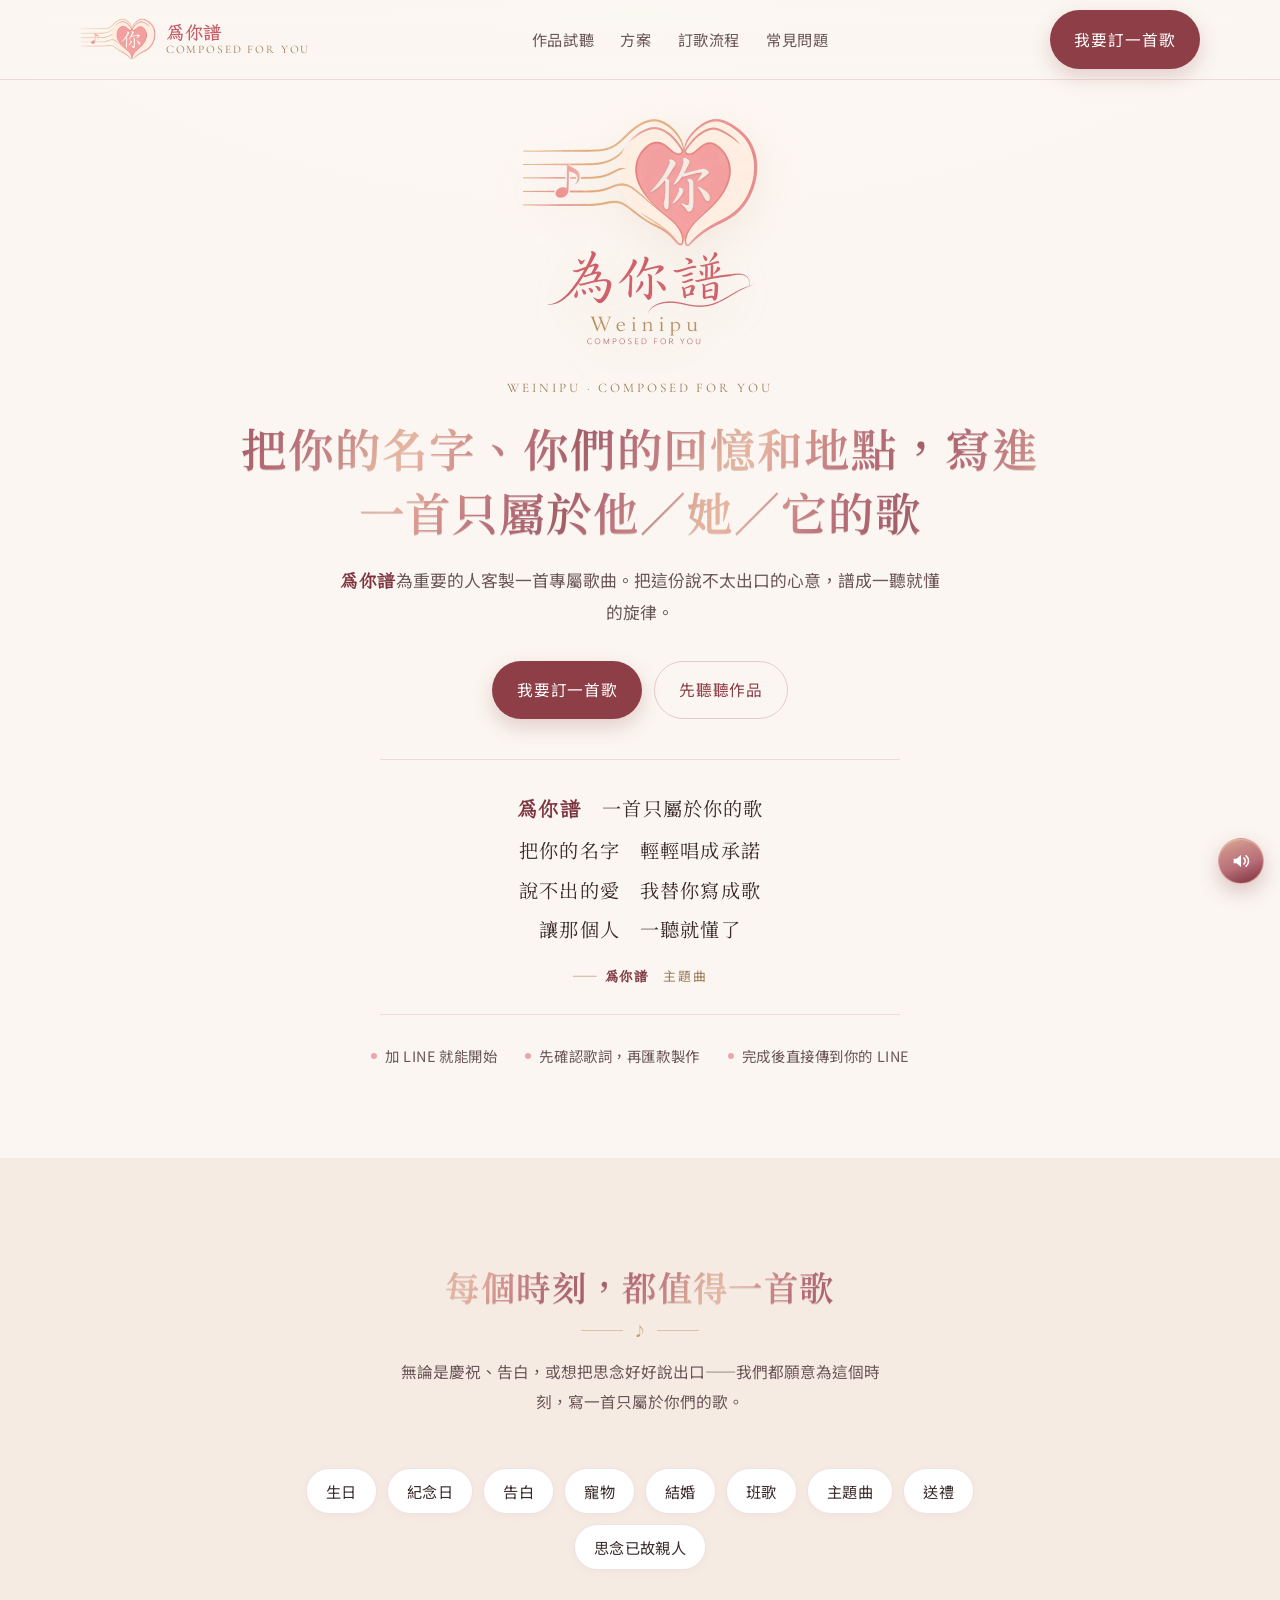
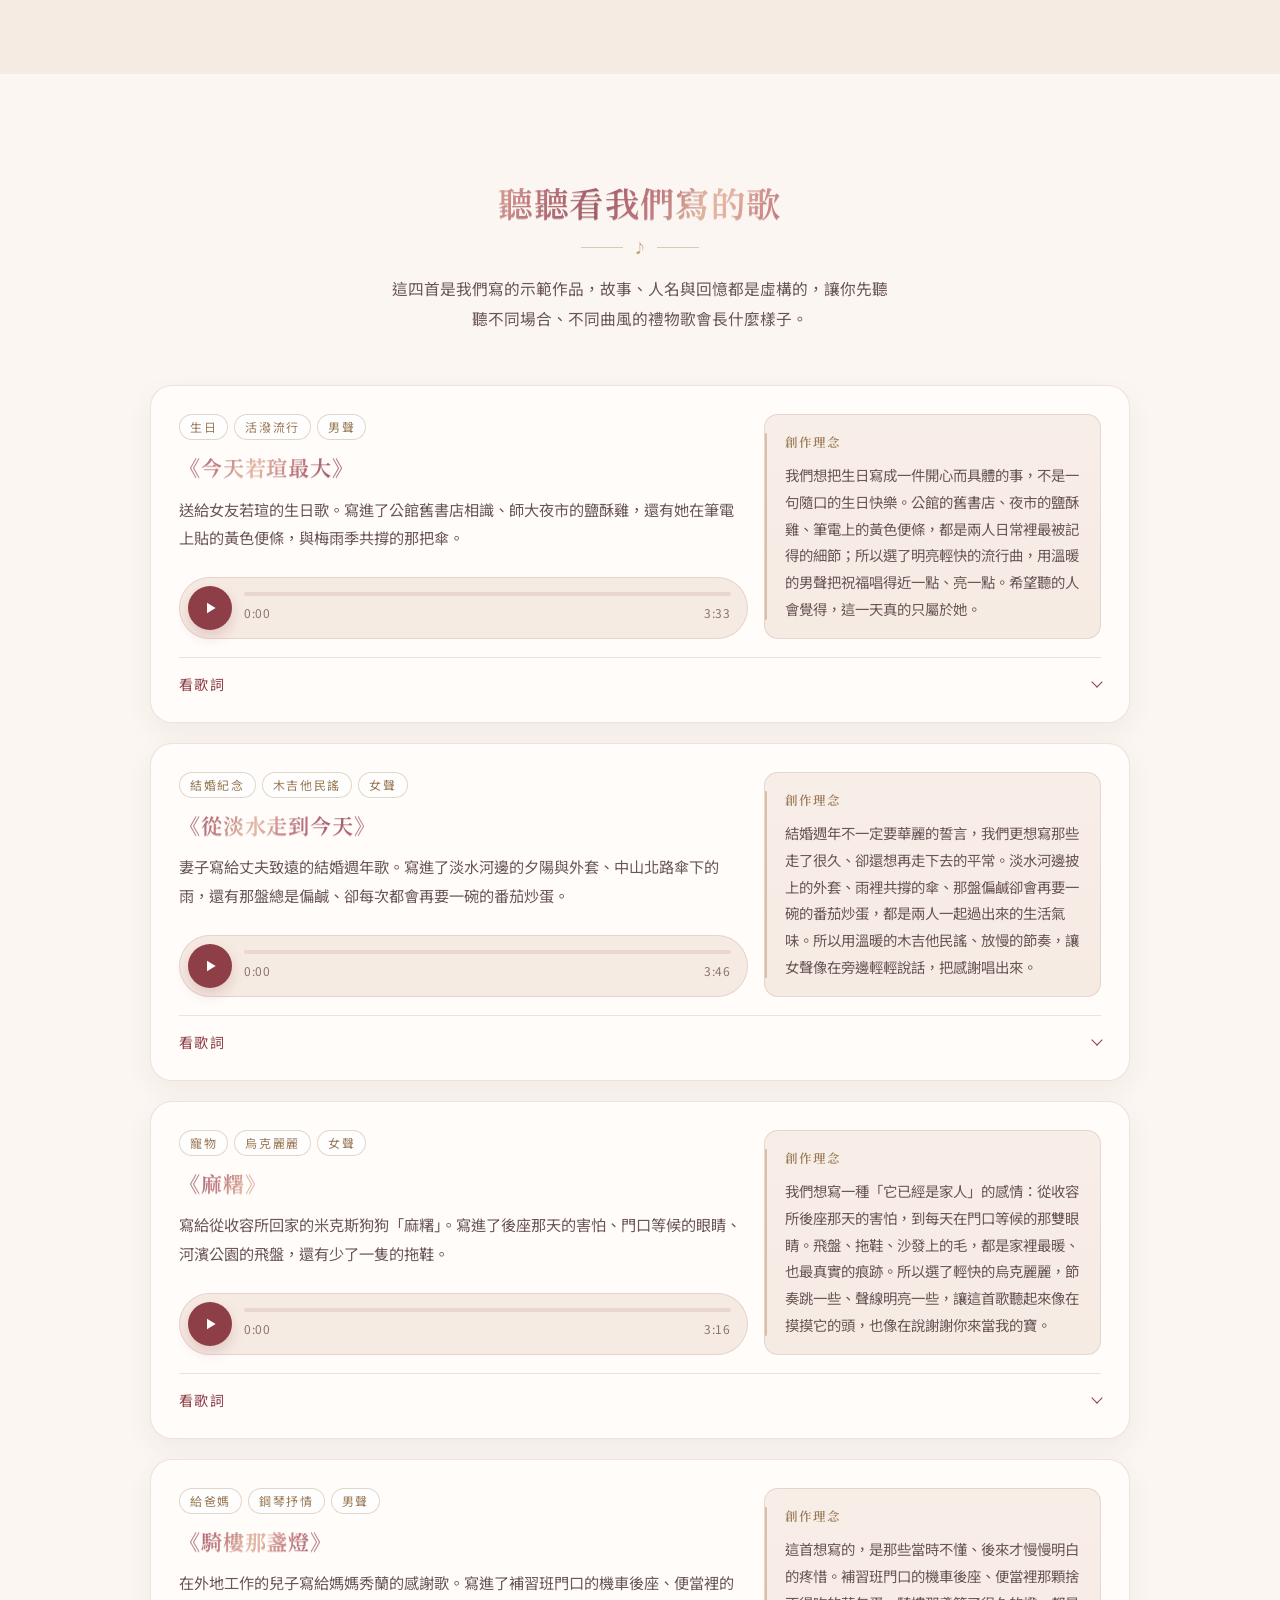
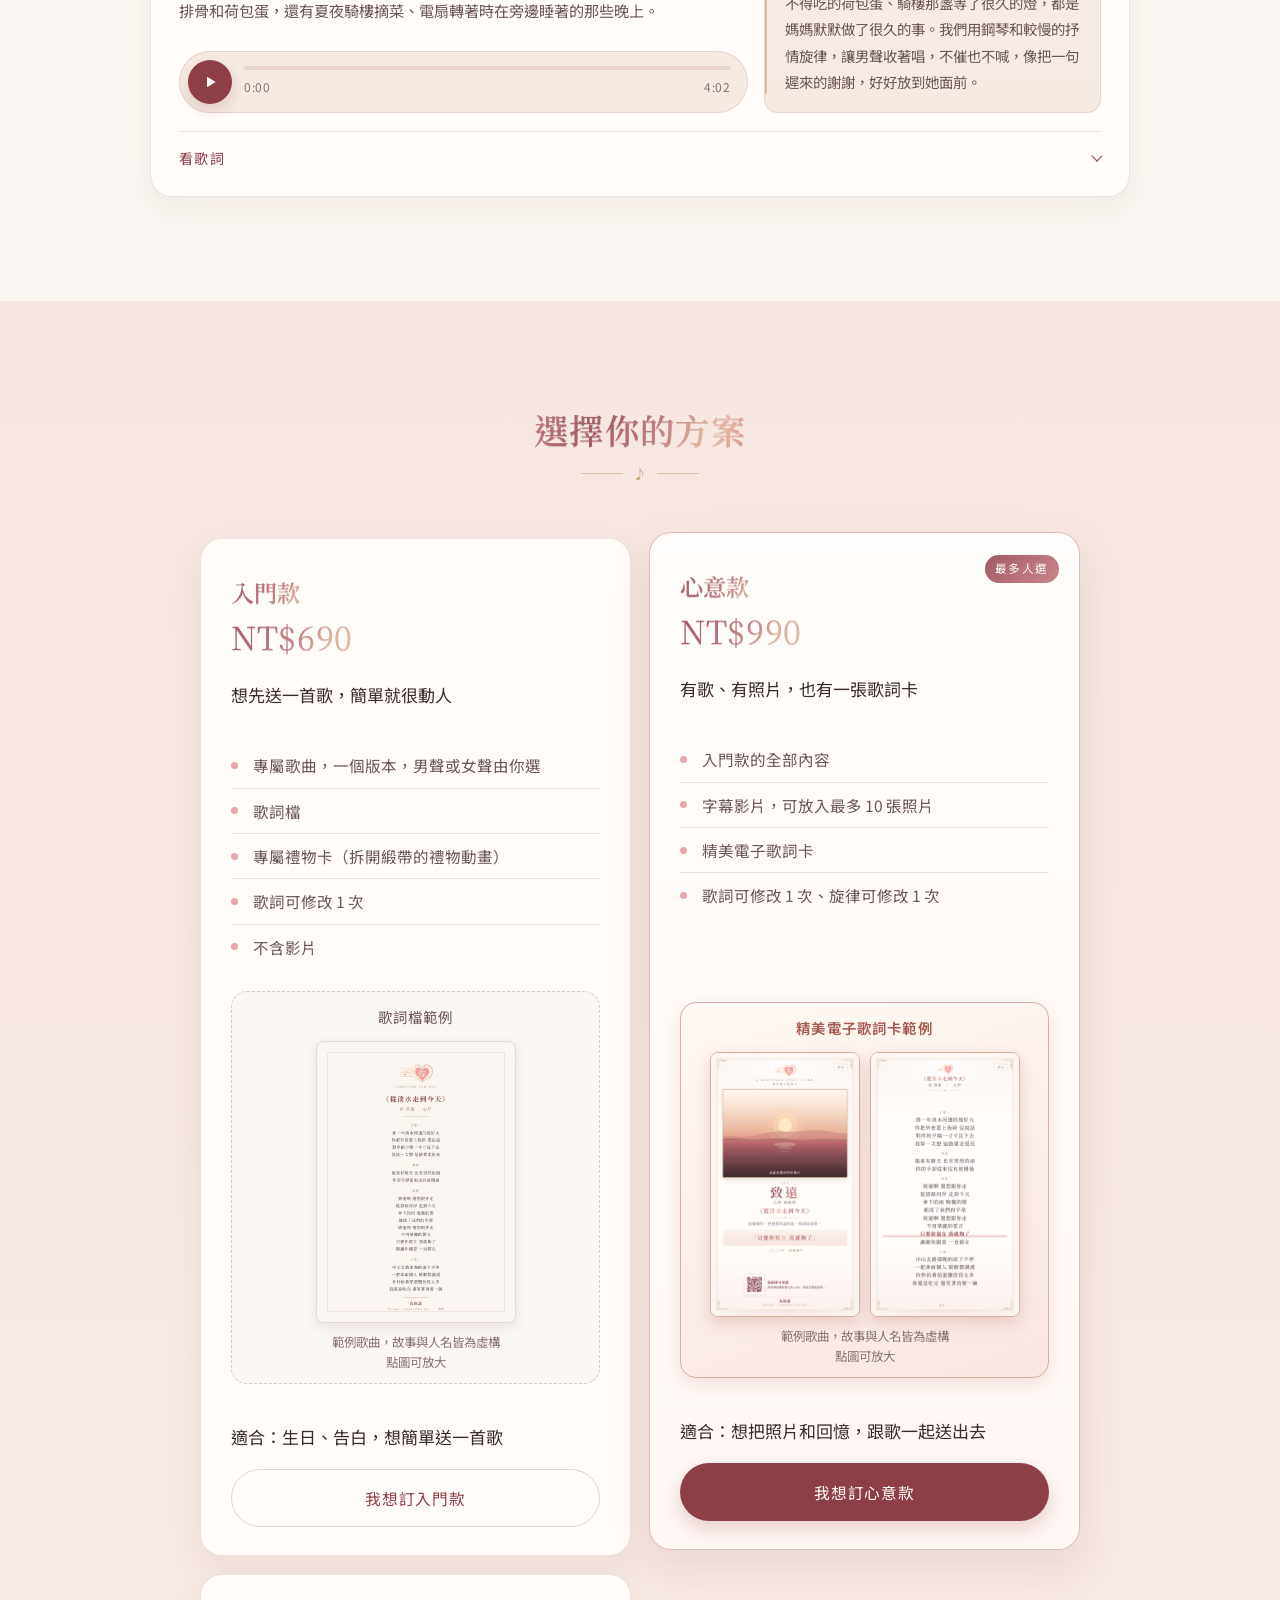
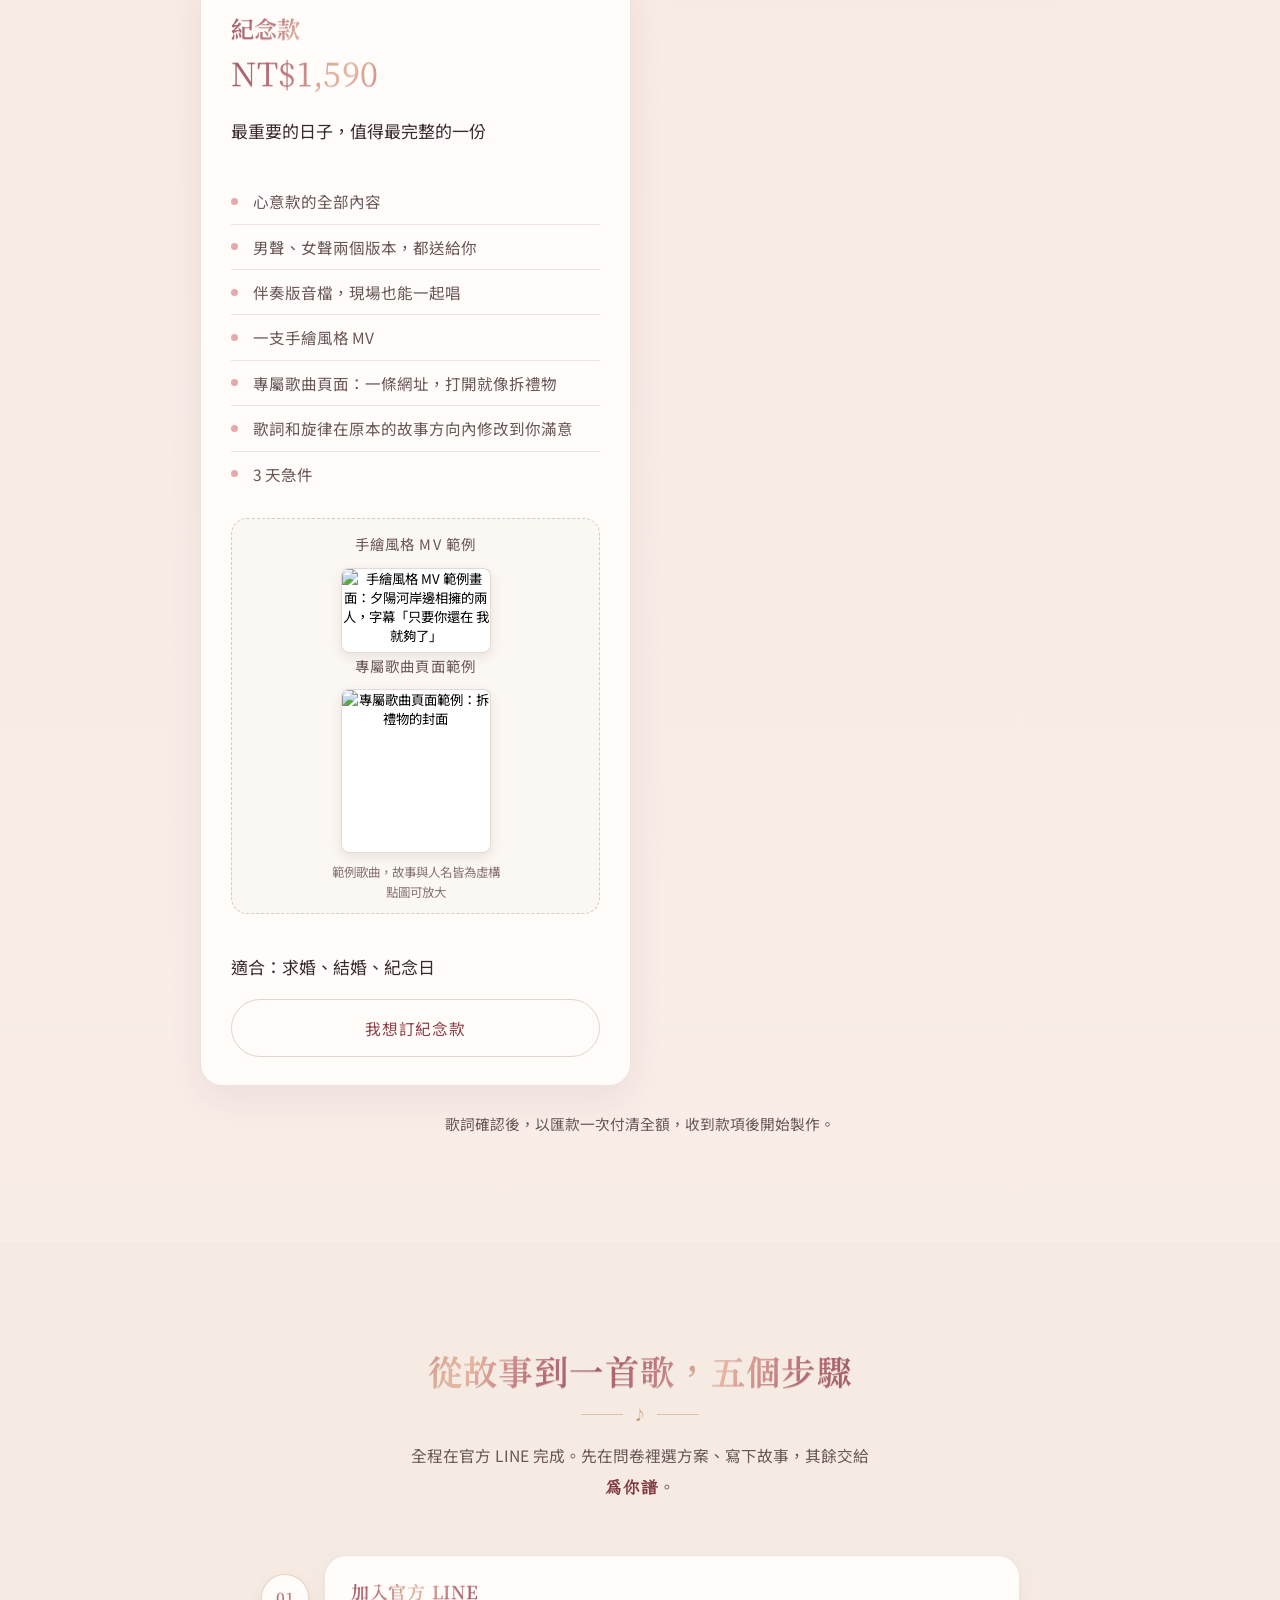
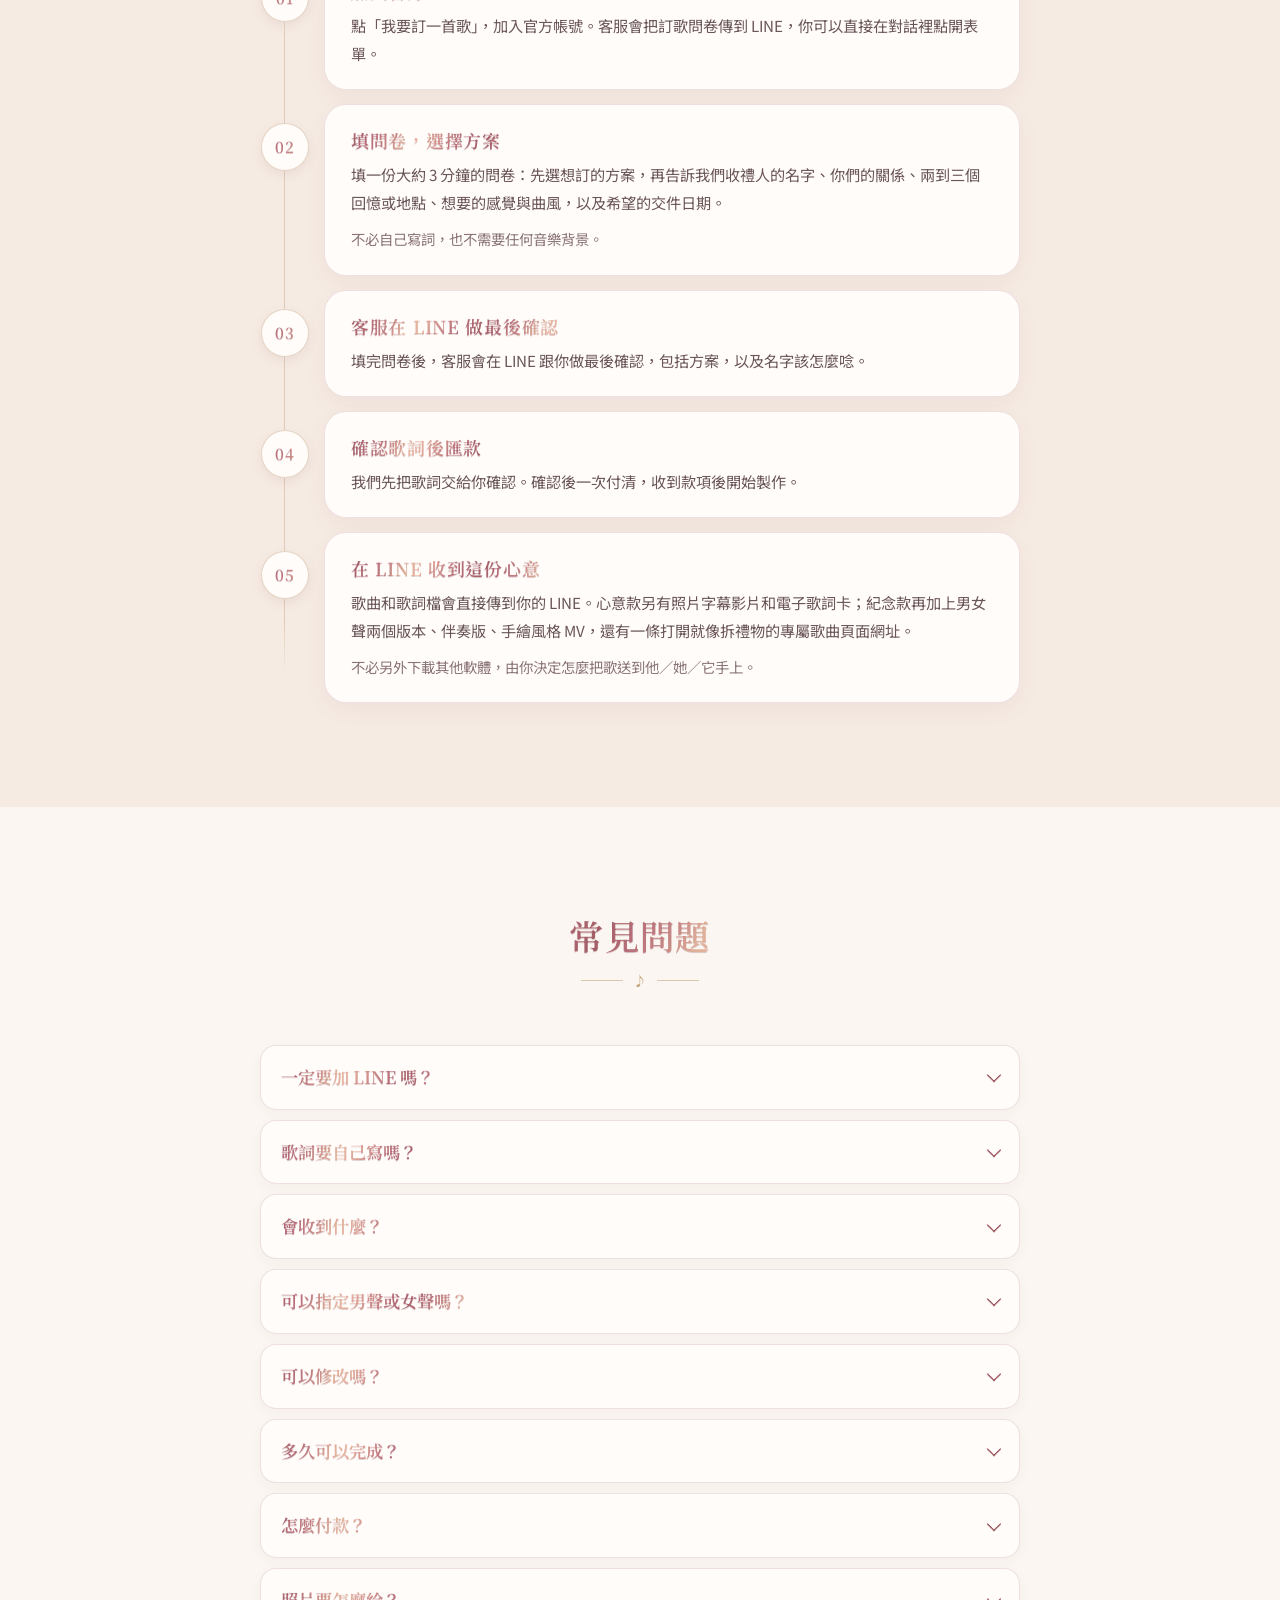
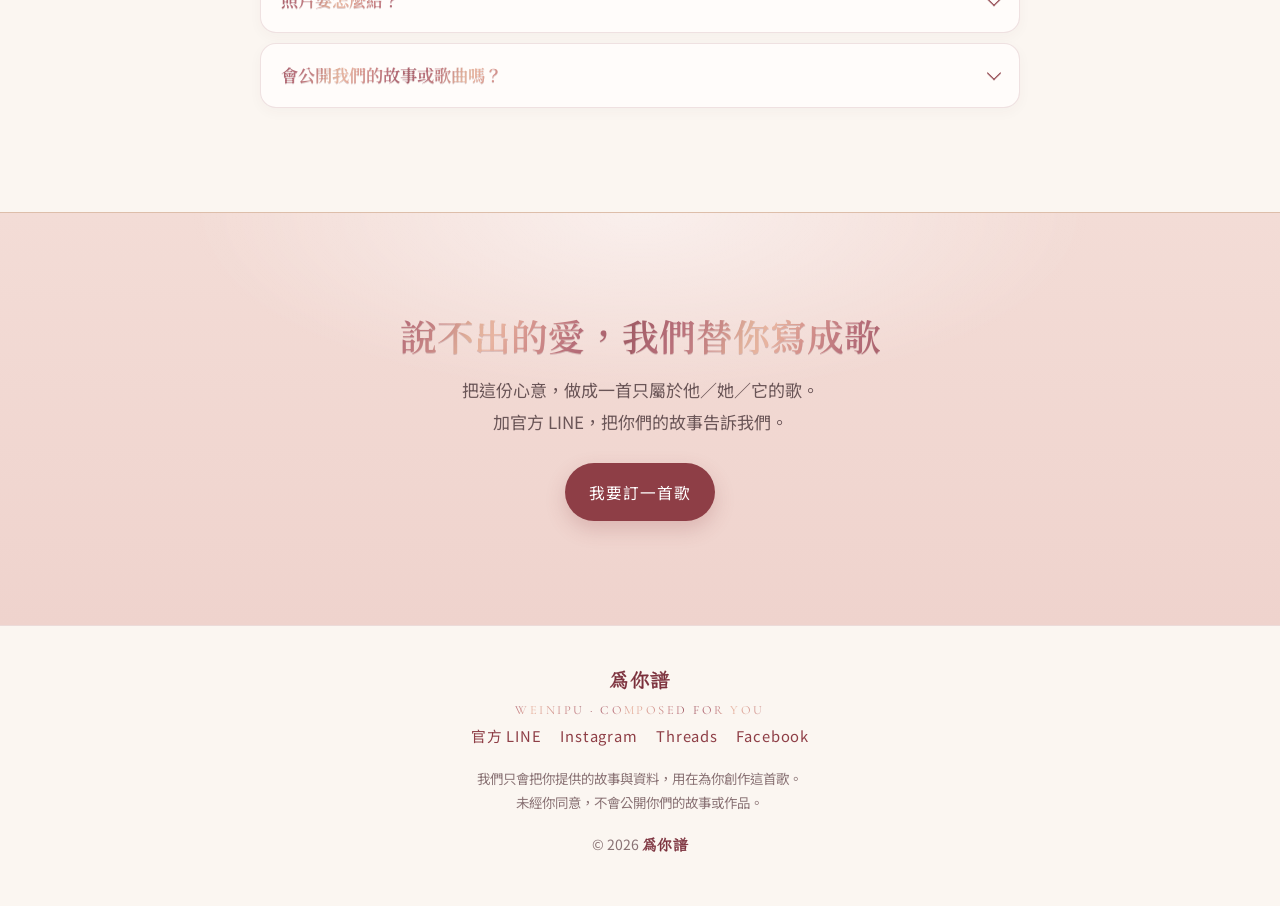
==== commit 5cf6ef1f: "New 3-tier plans (690/990/1590), 專屬歌曲頁面 in 紀念款 - files 1/3" ====
--- a/index.html
+++ b/index.html
@@ -3,8 +3,8 @@
 <head>
   <meta charset="utf-8">
   <meta name="viewport" content="width=device-width, initial-scale=1">
-  <title>為你譜 Weinipu｜客製化歌曲・生日歌、告白歌、紀念日歌 NT$990 起</title>
-  <meta name="description" content="為你譜幫你把名字、回憶和地點寫成專屬客製化歌曲：生日歌、紀念日、告白、寵物、結婚、班歌都可以。NT$990 起，歌曲、歌詞檔、字幕影片直接傳到 LINE。">
+  <title>為你譜 Weinipu｜把你們的故事寫成一首歌</title>
+  <meta name="description" content="為你譜幫你把名字、回憶和地點寫成專屬客製化歌曲：生日歌、紀念日、告白、寵物、結婚、班歌都可以。歌曲、歌詞檔、字幕影片直接傳到 LINE。">
   <meta name="theme-color" content="#FBF6F1">
   <meta name="robots" content="index, follow, max-image-preview:large">
   <meta name="google-site-verification" content="-V5VmJopelmFEFTf4BnMR0x7PhURLmDRX3t3FFXEcac" />
@@ -14,23 +14,23 @@
   <meta property="og:type" content="website">
   <meta property="og:locale" content="zh_TW">
   <meta property="og:site_name" content="為你譜 Weinipu">
-  <meta property="og:title" content="為你譜 Weinipu｜客製化歌曲・生日歌、告白歌、紀念日歌 NT$990 起">
-  <meta property="og:description" content="為你譜幫你把名字、回憶和地點寫成專屬客製化歌曲：生日歌、紀念日、告白、寵物、結婚、班歌都可以。NT$990 起，歌曲、歌詞檔、字幕影片直接傳到 LINE。">
+  <meta property="og:title" content="為你譜 Weinipu｜把你們的故事寫成一首歌">
+  <meta property="og:description" content="為你譜幫你把名字、回憶和地點寫成專屬客製化歌曲：生日歌、紀念日、告白、寵物、結婚、班歌都可以。歌曲、歌詞檔、字幕影片直接傳到 LINE。">
   <meta property="og:url" content="https://want5513-boop.github.io/weinipu/">
   <meta property="og:image" content="https://want5513-boop.github.io/weinipu/assets/og.jpg">
   <meta property="og:image:width" content="1200">
   <meta property="og:image:height" content="630">
   <meta property="og:image:alt" content="為你譜 Weinipu，把回憶寫成只屬於他／她／它的歌">
   <meta name="twitter:card" content="summary_large_image">
-  <meta name="twitter:title" content="為你譜 Weinipu｜客製化歌曲・生日歌、告白歌、紀念日歌 NT$990 起">
-  <meta name="twitter:description" content="為你譜幫你把名字、回憶和地點寫成專屬客製化歌曲：生日歌、紀念日、告白、寵物、結婚、班歌都可以。NT$990 起，歌曲、歌詞檔、字幕影片直接傳到 LINE。">
+  <meta name="twitter:title" content="為你譜 Weinipu｜把你們的故事寫成一首歌">
+  <meta name="twitter:description" content="為你譜幫你把名字、回憶和地點寫成專屬客製化歌曲：生日歌、紀念日、告白、寵物、結婚、班歌都可以。歌曲、歌詞檔、字幕影片直接傳到 LINE。">
   <meta name="twitter:image" content="https://want5513-boop.github.io/weinipu/assets/og.jpg">
   <link rel="preconnect" href="https://fonts.googleapis.com">
   <link rel="preconnect" href="https://fonts.gstatic.com" crossorigin>
   <link href="https://fonts.googleapis.com/css2?family=LXGW+WenKai+TC:wght@700&family=Cormorant+Garamond:ital,wght@0,500;0,600;1,500&family=Noto+Sans+TC:wght@400;500&family=Noto+Serif+TC:wght@500;600;700&display=swap" rel="stylesheet">
-  <link rel="stylesheet" href="assets/style.css?v=20261121a">
+  <link rel="stylesheet" href="assets/style.css?v=20261126e">
   <!-- 玫瑰燙金試作稿：僅此檔使用，不影響 index.html -->
-  <link rel="stylesheet" href="assets/style-rosegold.css?v=20261121a">
+  <link rel="stylesheet" href="assets/style-rosegold.css?v=20261126e">
   <script type="application/ld+json">
   {
     "@context": "https://schema.org",
@@ -43,7 +43,7 @@
           "Weinipu",
           "Composed For You"
         ],
-        "description": "為你譜幫你把名字、回憶和地點寫成專屬客製化歌曲：生日歌、紀念日、告白、寵物、結婚、班歌都可以。NT$990 起，歌曲、歌詞檔、字幕影片直接傳到 LINE。",
+        "description": "為你譜幫你把名字、回憶和地點寫成專屬客製化歌曲：生日歌、紀念日、告白、寵物、結婚、班歌都可以。歌曲、歌詞檔、字幕影片直接傳到 LINE。",
         "url": "https://want5513-boop.github.io/weinipu/",
         "image": "https://want5513-boop.github.io/weinipu/assets/og.jpg",
         "logo": "https://want5513-boop.github.io/weinipu/assets/weinipu_mark.png",
@@ -78,17 +78,19 @@
         "makesOffer": [
           {
             "@type": "Offer",
-            "name": "心意款客製化歌曲",
-            "price": "990",
-            "priceCurrency": "TWD",
+            "name": "入門款客製化歌曲",
             "url": "https://want5513-boop.github.io/weinipu/#plans",
             "availability": "https://schema.org/InStock"
           },
           {
             "@type": "Offer",
+            "name": "心意款客製化歌曲",
+            "url": "https://want5513-boop.github.io/weinipu/#plans",
+            "availability": "https://schema.org/InStock"
+          },
+          {
+            "@type": "Offer",
             "name": "紀念款客製化歌曲",
-            "price": "1690",
-            "priceCurrency": "TWD",
             "url": "https://want5513-boop.github.io/weinipu/#plans",
             "availability": "https://schema.org/InStock"
           }
@@ -128,7 +130,7 @@
             "name": "會收到什麼？",
             "acceptedAnswer": {
               "@type": "Answer",
-              "text": "完成後會在 LINE 收到歌曲音檔（MP3）、歌詞檔，以及字幕影片（MP4）。心意款為一個版本，男聲或女聲由你選，影片不含照片；紀念款可把最多 10 張照片放進字幕影片，另外附伴奏版音檔和電子歌詞卡，並送上男聲、女聲兩個版本。你不必另外下載其他軟體。"
+              "text": "依方案而定，全部都直接傳到你的 LINE。入門款會收到一個版本的歌曲音檔（MP3，男聲或女聲由你選）、歌詞檔和專屬禮物卡，不含影片。心意款再加上可放入最多 10 張照片的字幕影片（MP4）和精美電子歌詞卡。紀念款再加上男聲、女聲兩個版本、伴奏版音檔、一支手繪風格 MV，以及一個專屬歌曲頁面：一條網址，在 LINE 就能直接打開，有拆禮物的封面、歌詞跟著歌聲走的播放器、照片相簿和你想說的話。你不必另外下載其他軟體。"
             }
           },
           {
@@ -136,7 +138,7 @@
             "name": "可以指定男聲或女聲嗎？",
             "acceptedAnswer": {
               "@type": "Answer",
-              "text": "可以。心意款是一個版本，男聲或女聲由你選；紀念款則是男聲、女聲兩個版本，都送給你。方案請先在問卷裡選擇，客服會在 LINE 做最後確認，並確認名字該怎麼唸。"
+              "text": "可以。入門款和心意款是一個版本，男聲或女聲由你選；紀念款則是男聲、女聲兩個版本，都送給你。方案請先在問卷裡選擇，客服會在 LINE 做最後確認，並確認名字該怎麼唸。"
             }
           },
           {
@@ -144,7 +146,7 @@
             "name": "可以修改嗎？",
             "acceptedAnswer": {
               "@type": "Answer",
-              "text": "依方案而定。心意款的歌詞可修改 1 次；紀念款歌詞和旋律各可修改 1 次。若有其他需要，下單時可再向客服確認。"
+              "text": "依方案而定。入門款的歌詞可修改 1 次；心意款的歌詞和旋律各可修改 1 次；紀念款的歌詞和旋律在原本的故事方向內，可以修改到你滿意為止。若有其他需要，下單時可再向客服確認。"
             }
           },
           {
@@ -165,10 +167,10 @@
           },
           {
             "@type": "Question",
-            "name": "紀念款的照片要怎麼給？",
+            "name": "照片要怎麼給？",
             "acceptedAnswer": {
               "@type": "Answer",
-              "text": "在 LINE 確認方案後，直接把照片傳給我們即可，最多 10 張。照片到齊後，才會納入急件的交件時間計算。"
+              "text": "心意款和紀念款的字幕影片可以放照片，最多 10 張，建議 5 到 10 張，不到 5 張也沒關係，我們一樣會好好排進影片裡。在 LINE 確認方案後，直接把照片傳給我們即可。紀念款的 3 天急件，從照片到齊後開始計算。入門款不含影片，不需要準備照片。"
             }
           },
           {
@@ -236,7 +238,7 @@
         <ul class="promises">
           <li>加 LINE 就能開始</li>
           <li>先確認歌詞，再匯款製作</li>
-          <li>完成後以音檔與影片交付</li>
+          <li>完成後直接傳到你的 LINE</li>
         </ul>
       </div>
     </section>
@@ -606,45 +608,67 @@
           <h2 id="plans-title">選擇你的方案</h2>
           <div class="flourish" aria-hidden="true"><span>♪</span></div>
         </div>
-        <p class="price-note">開幕優惠：前 20 組訂購紀念款，只要 NT$1,490。</p>
-        <div class="plans-grid">
-          <article class="plan">
-            <h3 class="plan-name">心意款</h3>
-            <p class="plan-price">NT$990</p>
+        <div class="plans-grid plans-grid-3">
+          <article class="plan plan-basic">
+            <h3 class="plan-name">入門款</h3>
+            <p class="plan-price">NT$690</p>
+            <p class="plan-tagline">想先送一首歌，簡單就很動人</p>
             <ul>
-              <li>專屬歌曲</li>
-              <li>一個版本，男聲或女聲由你選</li>
-              <li>歌詞檔，可修改 1 次</li>
-              <li>字幕影片（不含照片）</li>
+              <li>專屬歌曲，一個版本，男聲或女聲由你選</li>
+              <li>歌詞檔</li>
               <li>專屬禮物卡（拆開緞帶的禮物動畫）</li>
+              <li>歌詞可修改 1 次</li>
+              <li class="plan-no">不含影片</li>
             </ul>
             <div class="plan-sample plan-sample-basic">
               <p class="plan-sample-title">歌詞檔範例</p>
-              <div class="plan-sample-thumbs"><button type="button" class="lyric-thumb" data-full="assets/img/lyric-sample-basic.jpg" aria-label="放大查看：心意款歌詞檔範例"><img src="assets/img/lyric-sample-basic.jpg" width="720" height="1018" alt="心意款歌詞檔範例" loading="lazy" decoding="async"></button></div>
+              <div class="plan-sample-thumbs"><button type="button" class="lyric-thumb" data-full="assets/img/lyric-sample-basic.jpg" aria-label="放大查看：歌詞檔範例"><img src="assets/img/lyric-sample-basic.jpg" width="720" height="1018" alt="歌詞檔範例" loading="lazy" decoding="async"></button></div>
               <p class="plan-sample-cap">範例歌曲，故事與人名皆為虛構<br>點圖可放大</p>
             </div>
-            <a class="btn btn-ghost js-order-link" href="https://lin.ee/XaCESBb" target="_blank" rel="noopener noreferrer">我想訂心意款</a>
+            <p class="plan-fit">適合：生日、告白，想簡單送一首歌</p>
+            <a class="btn btn-ghost js-order-link" href="https://lin.ee/XaCESBb" target="_blank" rel="noopener noreferrer">我想訂入門款</a>
           </article>
           <article class="plan plan-featured">
-            <span class="plan-badge">最完整</span>
+            <span class="plan-badge">最多人選</span>
+            <h3 class="plan-name">心意款</h3>
+            <p class="plan-price">NT$990</p>
+            <p class="plan-tagline">有歌、有照片，也有一張歌詞卡</p>
+            <ul>
+              <li>入門款的全部內容</li>
+              <li>字幕影片，可放入最多 10 張照片</li>
+              <li>精美電子歌詞卡</li>
+              <li>歌詞可修改 1 次、旋律可修改 1 次</li>
+            </ul>
+            <div class="plan-sample plan-sample-premium">
+              <p class="plan-sample-title">精美電子歌詞卡範例</p>
+              <div class="plan-sample-thumbs"><button type="button" class="lyric-thumb" data-full="assets/img/lyric-sample-premium.jpg" aria-label="放大查看：精美電子歌詞卡範例封面"><img src="assets/img/lyric-sample-premium.jpg" width="720" height="1280" alt="精美電子歌詞卡範例封面" loading="lazy" decoding="async"></button><button type="button" class="lyric-thumb" data-full="assets/img/lyric-sample-premium-2.jpg" aria-label="放大查看：精美電子歌詞卡範例歌詞頁"><img src="assets/img/lyric-sample-premium-2.jpg" width="720" height="1280" alt="精美電子歌詞卡範例歌詞頁" loading="lazy" decoding="async"></button></div>
+              <p class="plan-sample-cap">範例歌曲，故事與人名皆為虛構<br>點圖可放大</p>
+            </div>
+            <p class="plan-fit">適合：想把照片和回憶，跟歌一起送出去</p>
+            <a class="btn btn-primary js-order-link" href="https://lin.ee/XaCESBb" target="_blank" rel="noopener noreferrer">我想訂心意款</a>
+          </article>
+          <article class="plan plan-premium">
             <h3 class="plan-name">紀念款</h3>
-            <p class="plan-price">NT$1,690<span>開幕前 20 組 NT$1,490</span></p>
+            <p class="plan-price">NT$1,590</p>
+            <p class="plan-tagline">最重要的日子，值得最完整的一份</p>
             <ul>
               <li>心意款的全部內容</li>
               <li>男聲、女聲兩個版本，都送給你</li>
-              <li>字幕影片，可放入最多 10 張照片</li>
               <li>伴奏版音檔，現場也能一起唱</li>
-              <li>精美電子歌詞卡</li>
-              <li>專屬禮物卡（拆開緞帶的禮物動畫）</li>
-              <li>歌詞可修改 1 次、旋律可修改 1 次</li>
+              <li>一支手繪風格 MV</li>
+              <li>專屬歌曲頁面：一條網址，<span class="nowrap">打開就像拆禮物</span></li>
+              <li>歌詞和旋律在原本的故事方向內<span class="nowrap">修改到你滿意</span></li>
               <li>3 天急件</li>
             </ul>
-            <div class="plan-sample plan-sample-premium">
-              <p class="plan-sample-title">精美電子歌詞卡範例</p>
-              <div class="plan-sample-thumbs"><button type="button" class="lyric-thumb" data-full="assets/img/lyric-sample-premium.jpg" aria-label="放大查看：紀念款精美電子歌詞卡範例封面"><img src="assets/img/lyric-sample-premium.jpg" width="720" height="1280" alt="紀念款精美電子歌詞卡範例封面" loading="lazy" decoding="async"></button><button type="button" class="lyric-thumb" data-full="assets/img/lyric-sample-premium-2.jpg" aria-label="放大查看：紀念款精美電子歌詞卡範例歌詞頁"><img src="assets/img/lyric-sample-premium-2.jpg" width="720" height="1280" alt="紀念款精美電子歌詞卡範例歌詞頁" loading="lazy" decoding="async"></button></div>
+            <div class="plan-sample plan-sample-memorial">
+              <p class="plan-sample-title">手繪風格 MV 範例</p>
+              <div class="plan-sample-thumbs"><button type="button" class="lyric-thumb lyric-thumb-wide" data-full="assets/img/mv-sample-handdrawn.jpg" aria-label="放大查看：手繪風格 MV 範例畫面"><img src="assets/img/mv-sample-handdrawn-thumb.jpg" width="640" height="360" alt="手繪風格 MV 範例畫面：夕陽河岸邊相擁的兩人，字幕「只要你還在 我就夠了」" loading="lazy" decoding="async"></button></div>
+              <p class="plan-sample-title plan-sample-title-2">專屬歌曲頁面範例</p>
+              <div class="plan-sample-thumbs"><button type="button" class="lyric-thumb" data-full="assets/img/songpage-sample-full.jpg" aria-label="放大查看：專屬歌曲頁面範例"><img src="assets/img/songpage-sample-cover.jpg" width="480" height="523" alt="專屬歌曲頁面範例：拆禮物的封面" loading="lazy" decoding="async"></button></div>
               <p class="plan-sample-cap">範例歌曲，故事與人名皆為虛構<br>點圖可放大</p>
             </div>
-            <a class="btn btn-primary js-order-link" href="https://lin.ee/XaCESBb" target="_blank" rel="noopener noreferrer">我想訂紀念款</a>
+            <p class="plan-fit">適合：求婚、結婚、紀念日</p>
+            <a class="btn btn-ghost js-order-link" href="https://lin.ee/XaCESBb" target="_blank" rel="noopener noreferrer">我想訂紀念款</a>
           </article>
         </div>
         <p class="pay-note">歌詞確認後，以匯款一次付清全額，收到款項後開始製作。</p>
@@ -683,7 +707,7 @@
           <li class="step">
             <div class="step-num">05</div>
             <h3>在 LINE 收到這份心意</h3>
-            <p>歌曲、歌詞檔與字幕影片會直接傳到你的 LINE。紀念款另有照片影片、伴奏版和電子歌詞卡。</p>
+            <p>歌曲和歌詞檔會直接傳到你的 LINE。心意款另有照片字幕影片和電子歌詞卡；紀念款再加上男女聲兩個版本、伴奏版、手繪風格 MV，還有一條打開就像拆禮物的專屬歌曲頁面網址。</p>
             <p class="step-note">不必另外下載其他軟體，由你決定怎麼把歌送到<span class="nowrap">他／她／它</span>手上。</p>
           </li>
         </ol>
@@ -707,15 +731,15 @@
           </details>
           <details class="faq-item">
             <summary>會收到什麼？</summary>
-            <p>完成後會在 LINE 收到歌曲音檔（MP3）、歌詞檔，以及字幕影片（MP4）。心意款為一個版本，男聲或女聲由你選，影片不含照片；紀念款可把最多 10 張照片放進字幕影片，另外附伴奏版音檔和電子歌詞卡，並送上男聲、女聲兩個版本。你不必另外下載其他軟體。</p>
+            <p>依方案而定，全部都直接傳到你的 LINE。入門款會收到一個版本的歌曲音檔（MP3，男聲或女聲由你選）、歌詞檔和專屬禮物卡，不含影片。心意款再加上可放入最多 10 張照片的字幕影片（MP4）和精美電子歌詞卡。紀念款再加上男聲、女聲兩個版本、伴奏版音檔、一支手繪風格 MV，以及一個專屬歌曲頁面：一條網址，在 LINE 就能直接打開，有拆禮物的封面、歌詞跟著歌聲走的播放器、照片相簿和你想說的話。你不必另外下載其他軟體。</p>
           </details>
           <details class="faq-item">
             <summary>可以指定男聲或女聲嗎？</summary>
-            <p>可以。心意款是一個版本，男聲或女聲由你選；紀念款則是男聲、女聲兩個版本，都送給你。方案請先在問卷裡選擇，客服會在 LINE 做最後確認，並確認名字該怎麼唸。</p>
+            <p>可以。入門款和心意款是一個版本，男聲或女聲由你選；紀念款則是男聲、女聲兩個版本，都送給你。方案請先在問卷裡選擇，客服會在 LINE 做最後確認，並確認名字該怎麼唸。</p>
           </details>
           <details class="faq-item">
             <summary>可以修改嗎？</summary>
-            <p>依方案而定。心意款的歌詞可修改 1 次；紀念款歌詞和旋律各可修改 1 次。若有其他需要，下單時可再向客服確認。</p>
+            <p>依方案而定。入門款的歌詞可修改 1 次；心意款的歌詞和旋律各可修改 1 次；紀念款的歌詞和旋律在原本的故事方向內，可以修改到你滿意為止。若有其他需要，下單時可再向客服確認。</p>
           </details>
           <details class="faq-item">
             <summary>多久可以完成？</summary>
@@ -726,8 +750,8 @@
             <p>歌詞確認後以匯款一次付清全額，收到款項後就開始製作。匯款資訊會由客服在 LINE 提供。</p>
           </details>
           <details class="faq-item">
-            <summary>紀念款的照片要怎麼給？</summary>
-            <p>在 LINE 確認方案後，直接把照片傳給我們即可，最多 10 張。照片到齊後，才會納入急件的交件時間計算。</p>
+            <summary>照片要怎麼給？</summary>
+            <p>心意款和紀念款的字幕影片可以放照片，最多 10 張，建議 5 到 10 張，不到 5 張也沒關係，我們一樣會好好排進影片裡。在 LINE 確認方案後，直接把照片傳給我們即可。紀念款的 3 天急件，從照片到齊後開始計算。入門款不含影片，不需要準備照片。</p>
           </details>
           <details class="faq-item">
             <summary>會公開我們的故事或歌曲嗎？</summary>
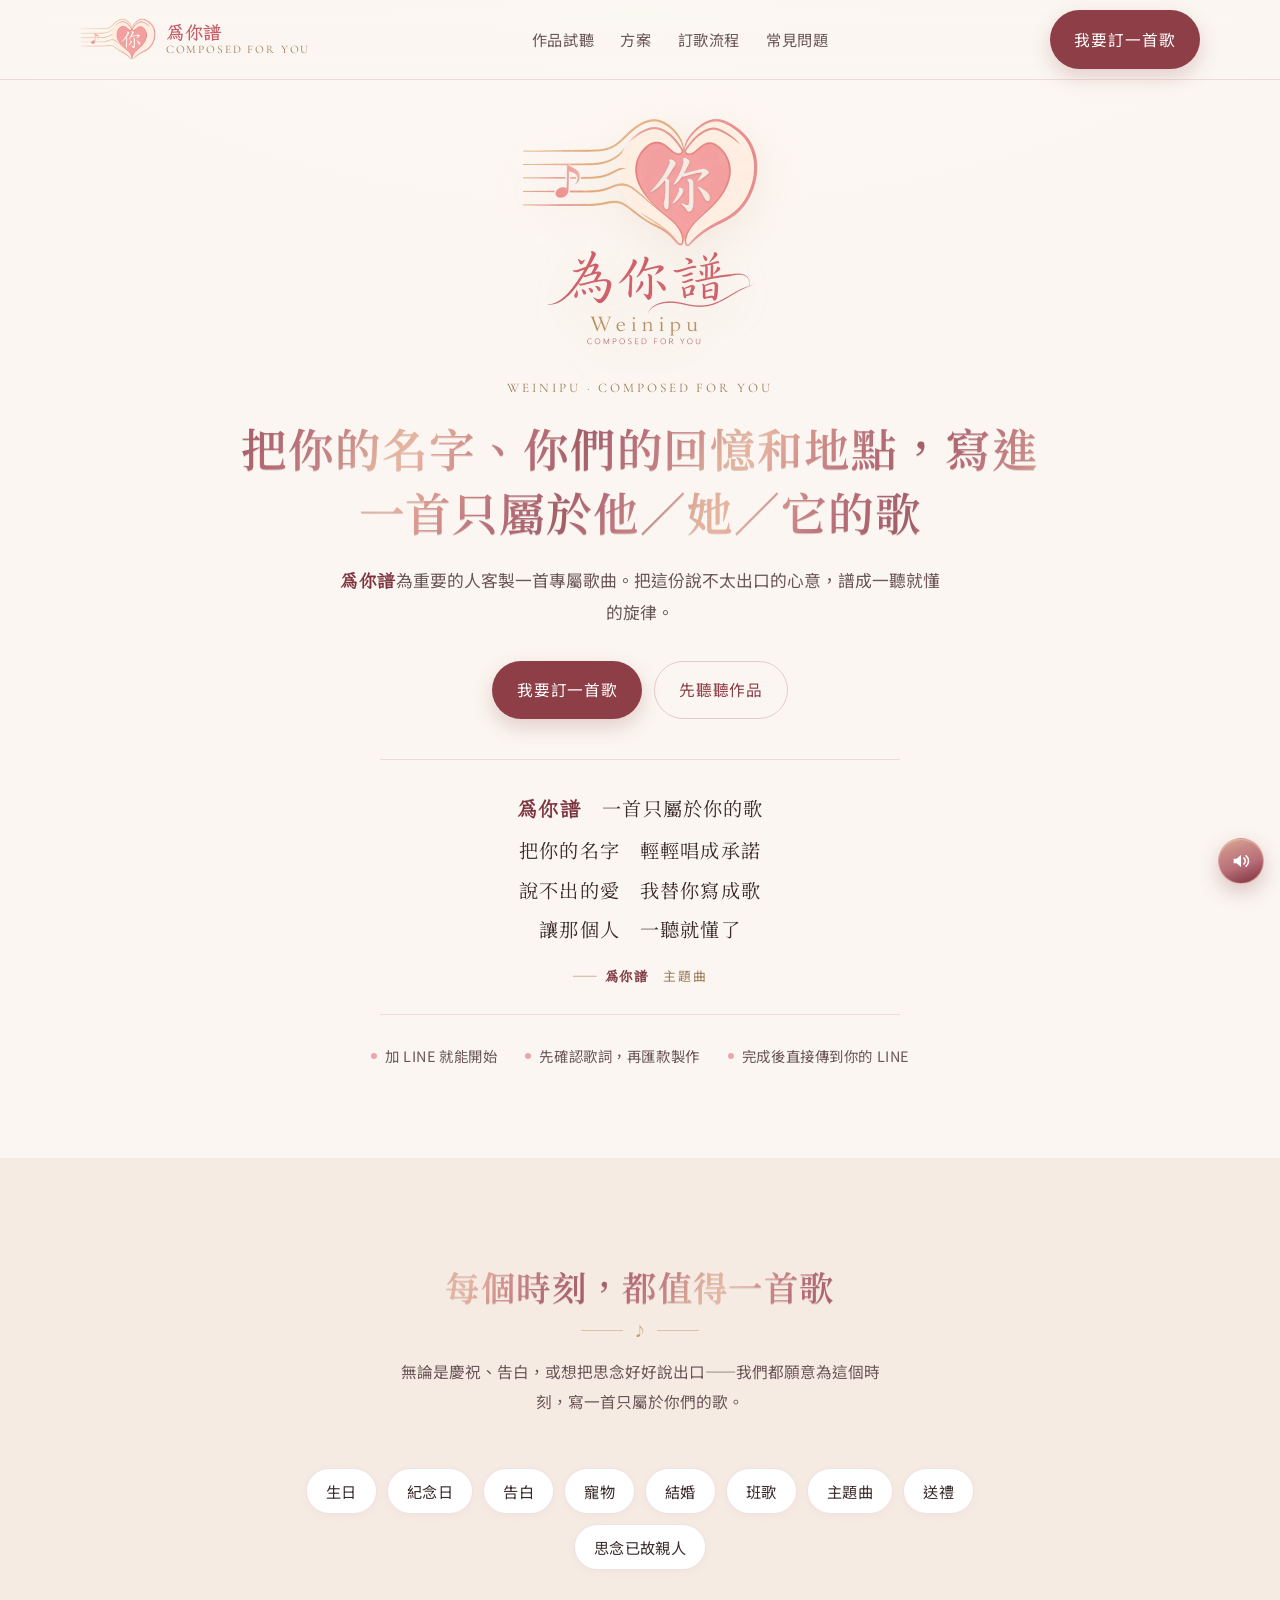
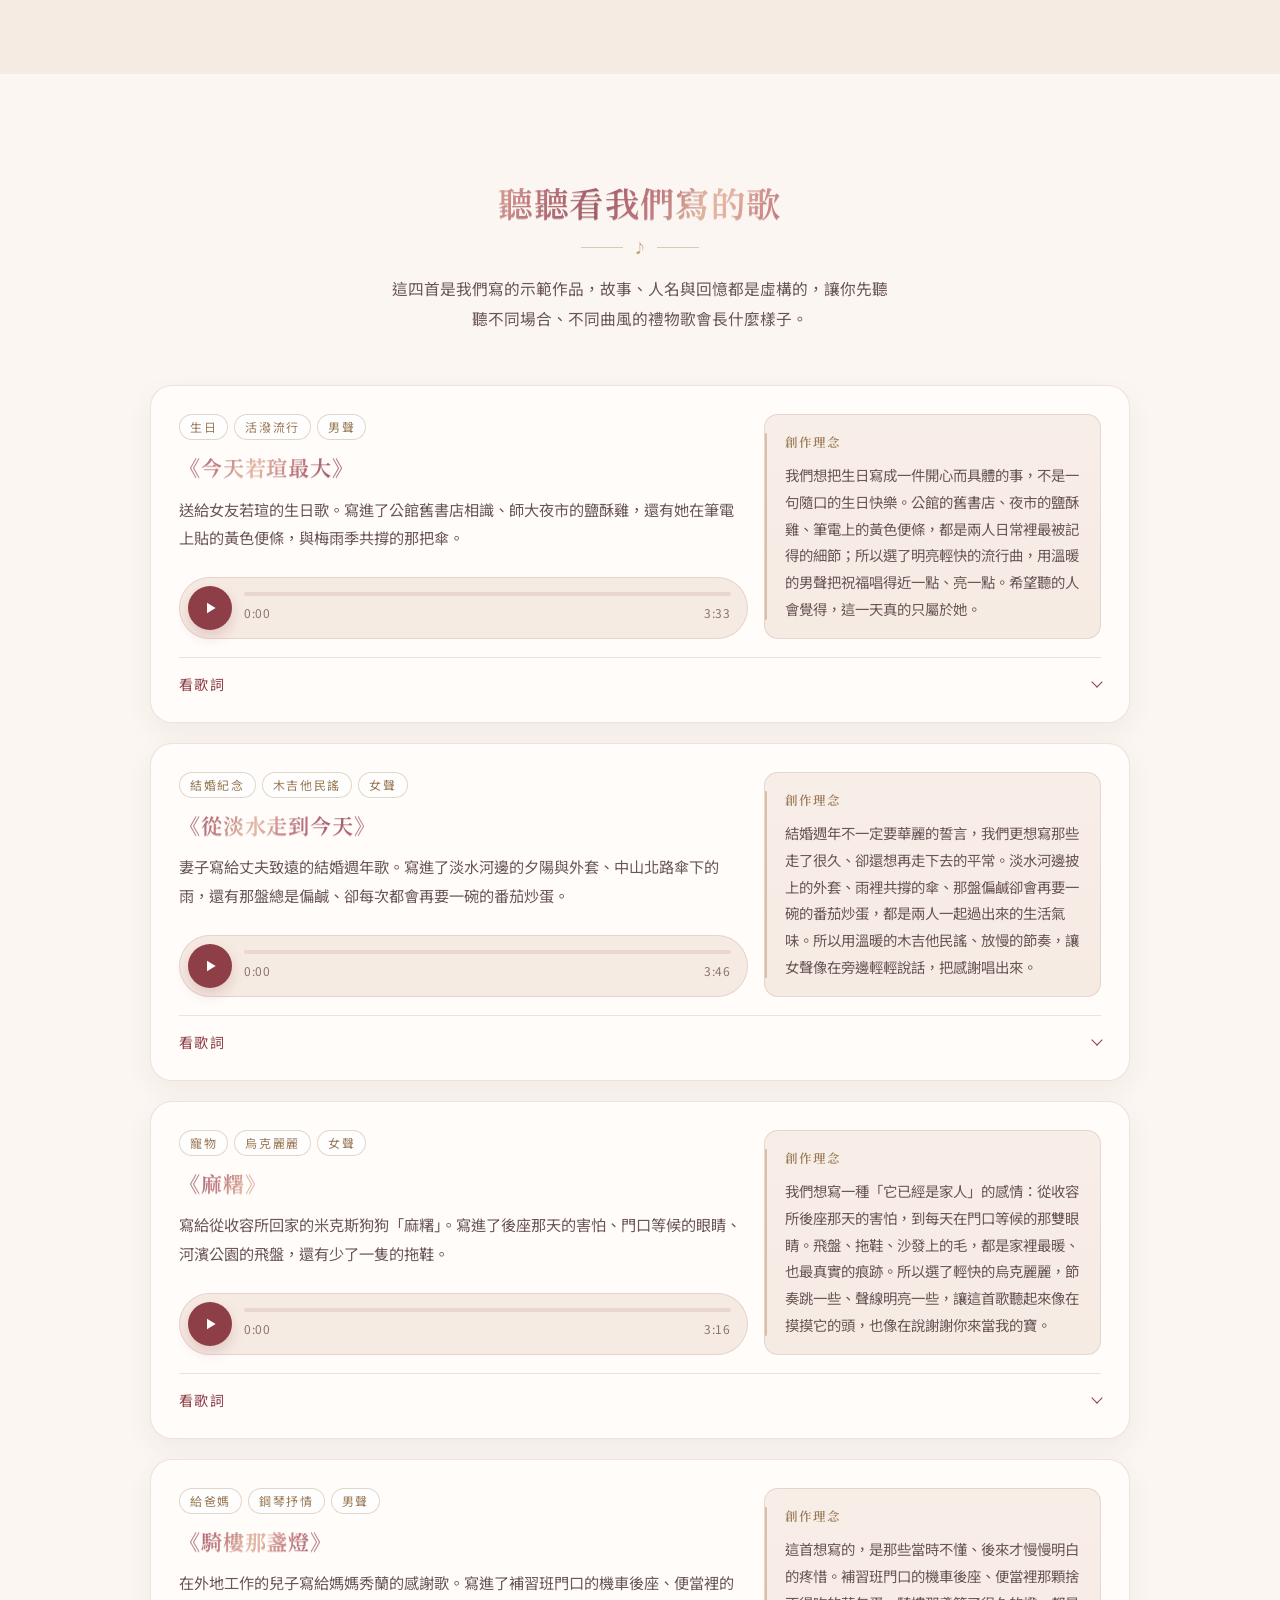
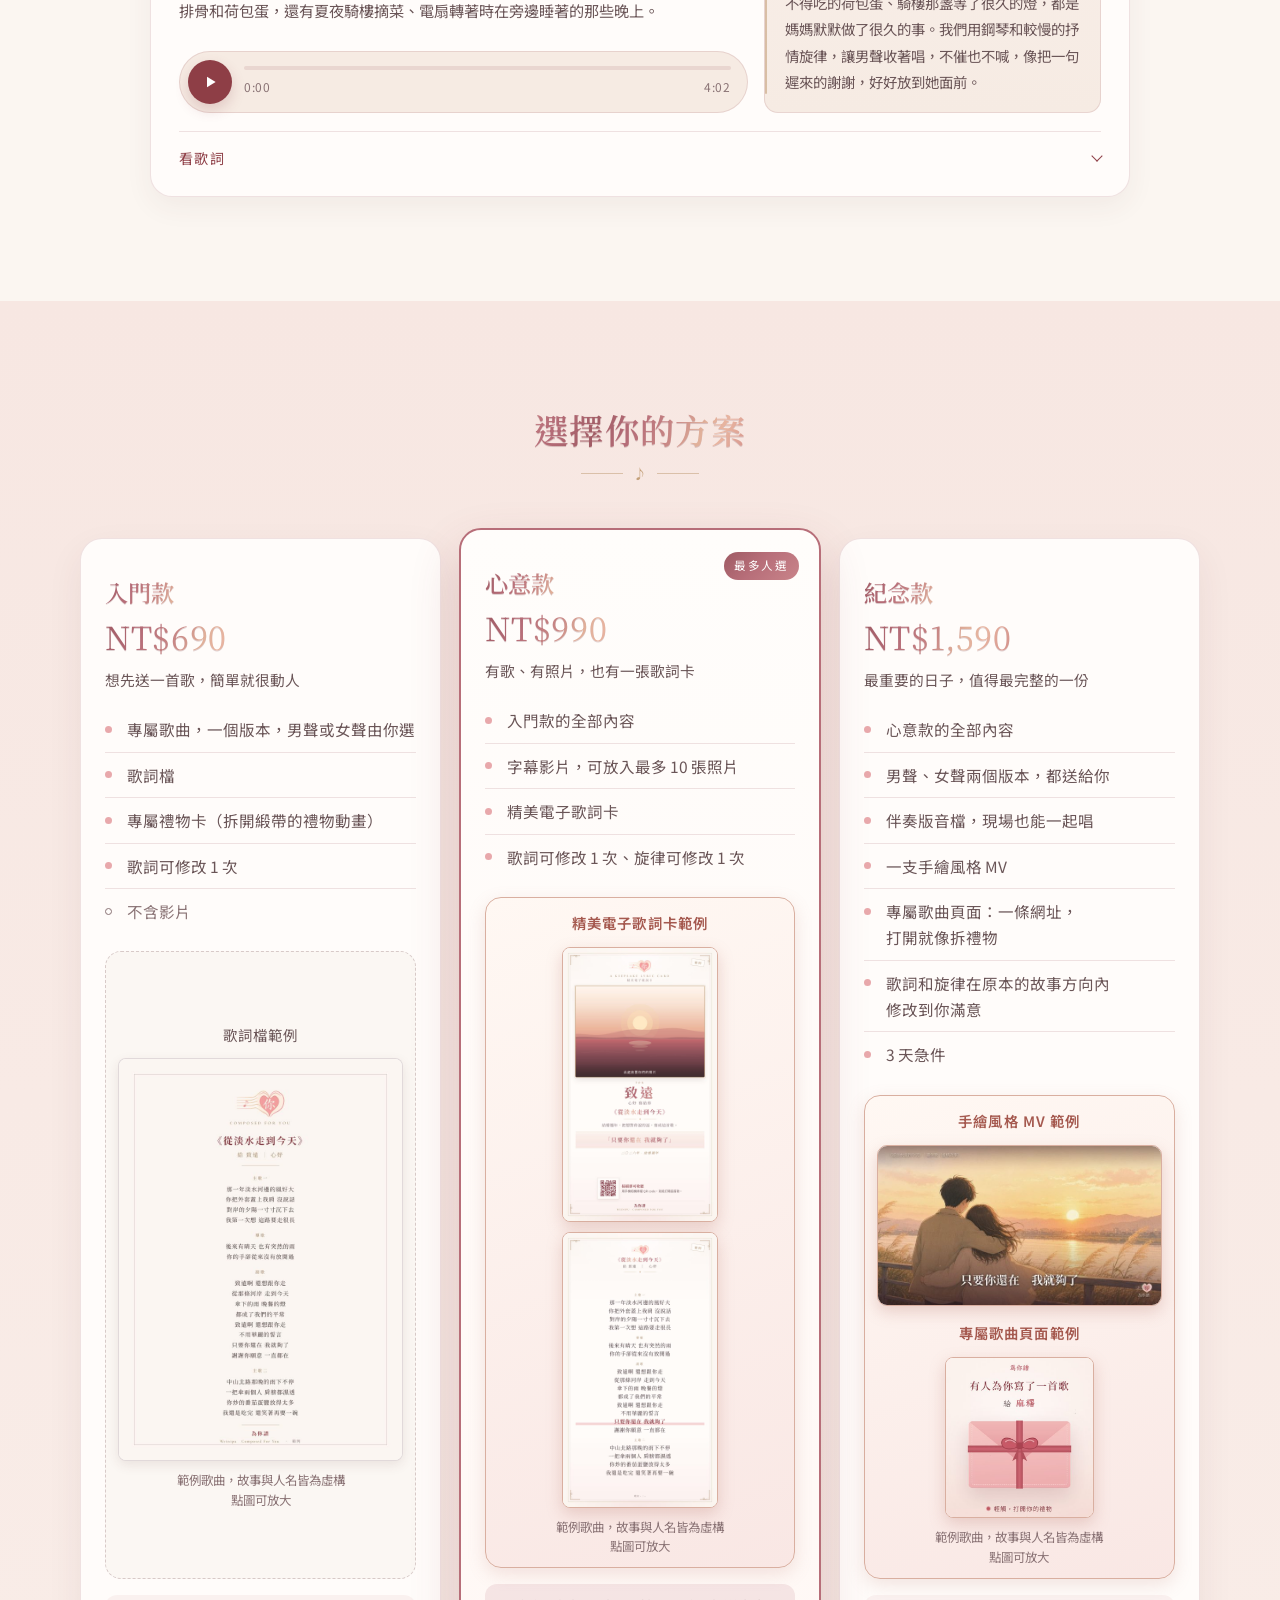
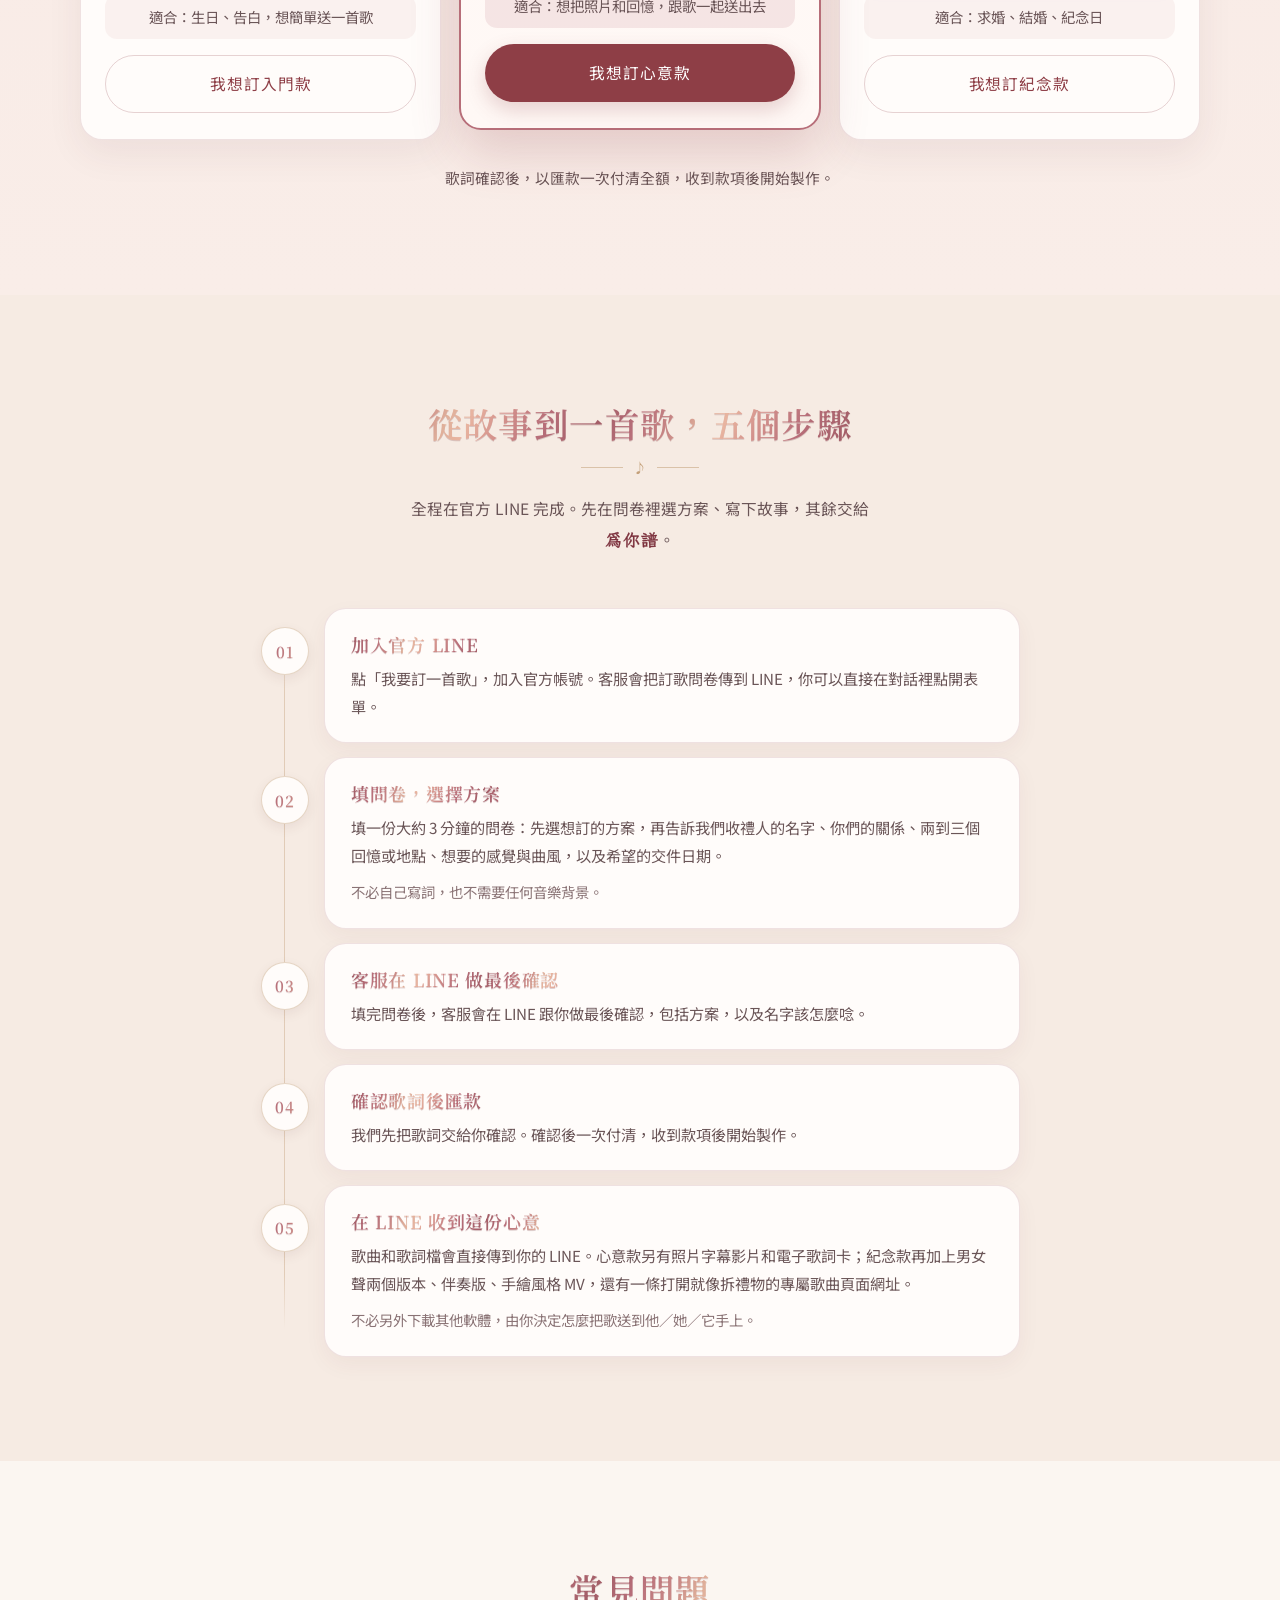
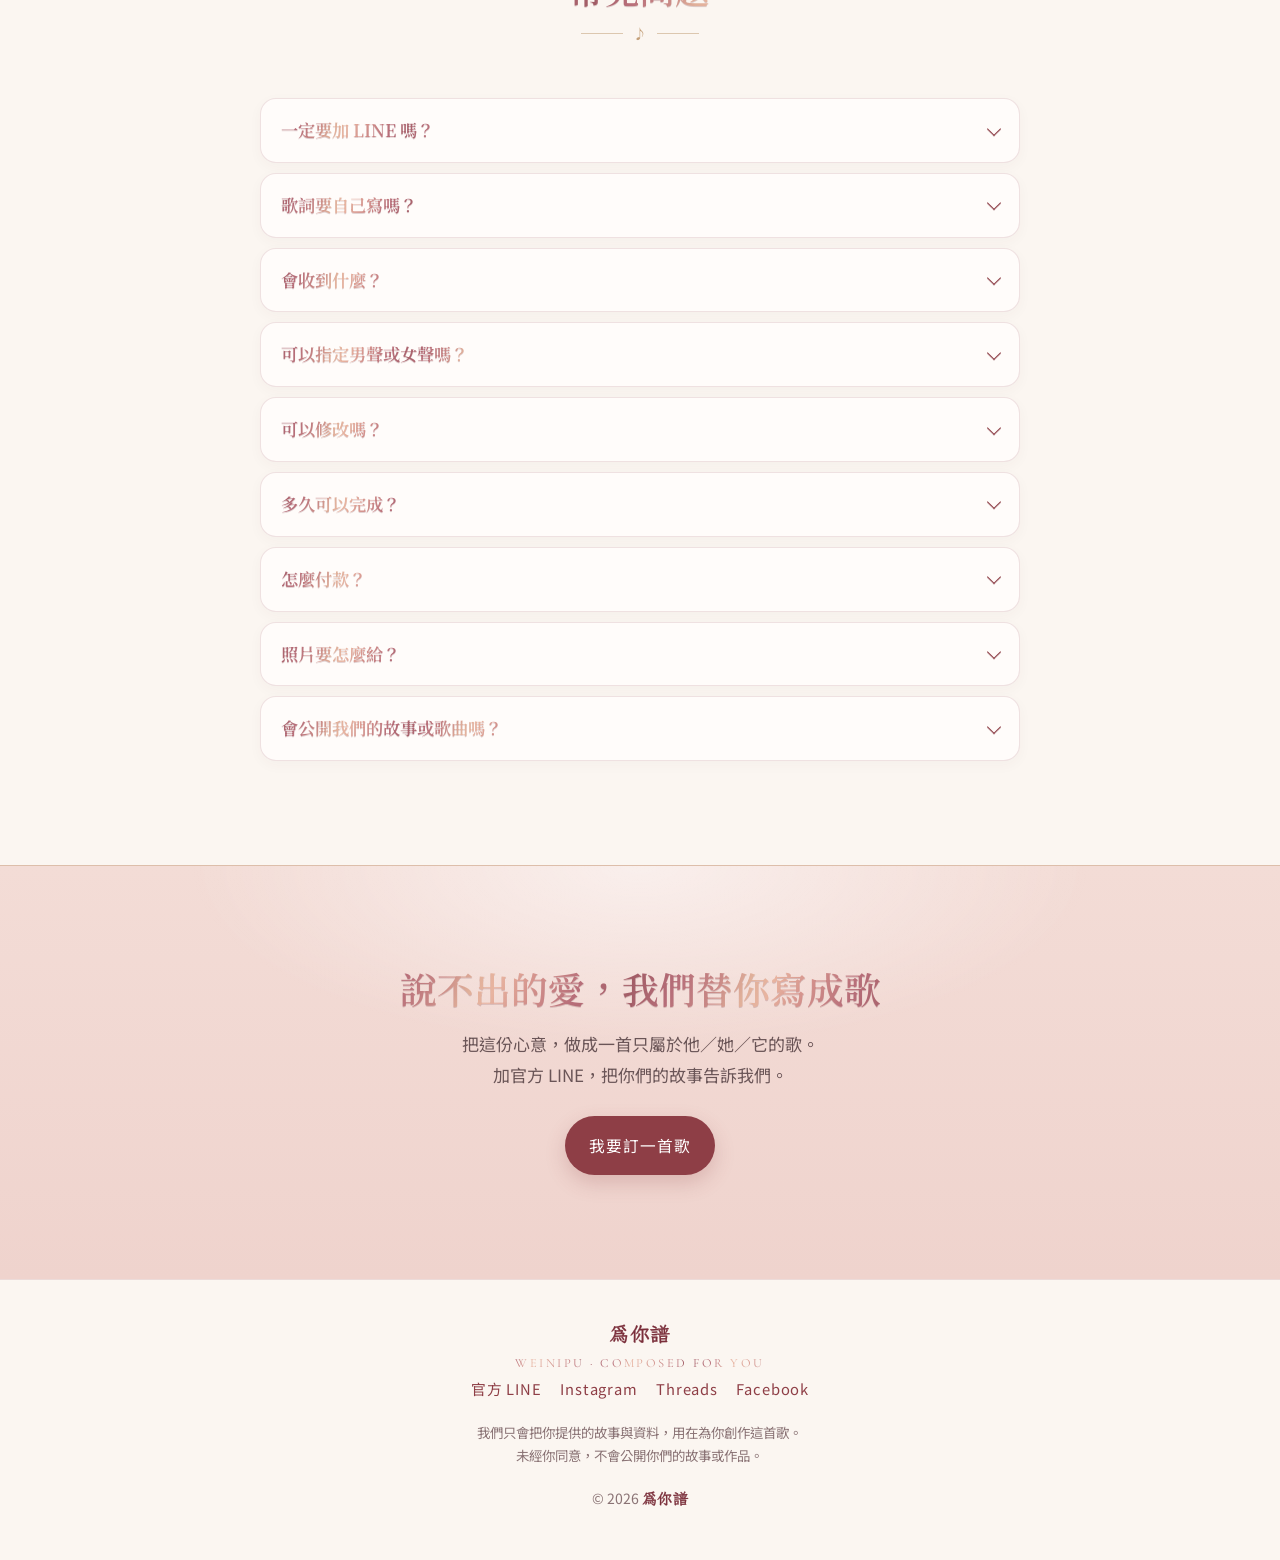
==== commit d61eddc6: "分享預覽文字：歌曲和歌詞檔直接傳到 LINE" ====
--- a/index.html
+++ b/index.html
@@ -4,7 +4,7 @@
   <meta charset="utf-8">
   <meta name="viewport" content="width=device-width, initial-scale=1">
   <title>為你譜 Weinipu｜把你們的故事寫成一首歌</title>
-  <meta name="description" content="為你譜幫你把名字、回憶和地點寫成專屬客製化歌曲：生日歌、紀念日、告白、寵物、結婚、班歌都可以。歌曲、歌詞檔、字幕影片直接傳到 LINE。">
+  <meta name="description" content="為你譜幫你把名字、回憶和地點寫成專屬客製化歌曲：生日歌、紀念日、告白、寵物、結婚、班歌都可以。歌曲和歌詞檔直接傳到 LINE。">
   <meta name="theme-color" content="#FBF6F1">
   <meta name="robots" content="index, follow, max-image-preview:large">
   <meta name="google-site-verification" content="-V5VmJopelmFEFTf4BnMR0x7PhURLmDRX3t3FFXEcac" />
@@ -15,7 +15,7 @@
   <meta property="og:locale" content="zh_TW">
   <meta property="og:site_name" content="為你譜 Weinipu">
   <meta property="og:title" content="為你譜 Weinipu｜把你們的故事寫成一首歌">
-  <meta property="og:description" content="為你譜幫你把名字、回憶和地點寫成專屬客製化歌曲：生日歌、紀念日、告白、寵物、結婚、班歌都可以。歌曲、歌詞檔、字幕影片直接傳到 LINE。">
+  <meta property="og:description" content="為你譜幫你把名字、回憶和地點寫成專屬客製化歌曲：生日歌、紀念日、告白、寵物、結婚、班歌都可以。歌曲和歌詞檔直接傳到 LINE。">
   <meta property="og:url" content="https://want5513-boop.github.io/weinipu/">
   <meta property="og:image" content="https://want5513-boop.github.io/weinipu/assets/og.jpg">
   <meta property="og:image:width" content="1200">
@@ -23,7 +23,7 @@
   <meta property="og:image:alt" content="為你譜 Weinipu，把回憶寫成只屬於他／她／它的歌">
   <meta name="twitter:card" content="summary_large_image">
   <meta name="twitter:title" content="為你譜 Weinipu｜把你們的故事寫成一首歌">
-  <meta name="twitter:description" content="為你譜幫你把名字、回憶和地點寫成專屬客製化歌曲：生日歌、紀念日、告白、寵物、結婚、班歌都可以。歌曲、歌詞檔、字幕影片直接傳到 LINE。">
+  <meta name="twitter:description" content="為你譜幫你把名字、回憶和地點寫成專屬客製化歌曲：生日歌、紀念日、告白、寵物、結婚、班歌都可以。歌曲和歌詞檔直接傳到 LINE。">
   <meta name="twitter:image" content="https://want5513-boop.github.io/weinipu/assets/og.jpg">
   <link rel="preconnect" href="https://fonts.googleapis.com">
   <link rel="preconnect" href="https://fonts.gstatic.com" crossorigin>
@@ -43,7 +43,7 @@
           "Weinipu",
           "Composed For You"
         ],
-        "description": "為你譜幫你把名字、回憶和地點寫成專屬客製化歌曲：生日歌、紀念日、告白、寵物、結婚、班歌都可以。歌曲、歌詞檔、字幕影片直接傳到 LINE。",
+        "description": "為你譜幫你把名字、回憶和地點寫成專屬客製化歌曲：生日歌、紀念日、告白、寵物、結婚、班歌都可以。歌曲和歌詞檔直接傳到 LINE。",
         "url": "https://want5513-boop.github.io/weinipu/",
         "image": "https://want5513-boop.github.io/weinipu/assets/og.jpg",
         "logo": "https://want5513-boop.github.io/weinipu/assets/weinipu_mark.png",
--- a/assets/style.css
+++ b/assets/style.css
@@ -1523,3 +1523,48 @@
 .lyric-lightbox.is-open { display: flex; }
 .lyric-lightbox img { max-width: 100%; max-height: 100%; width: auto; height: auto; border-radius: 10px; background: #fff; box-shadow: 0 10px 40px rgba(0,0,0,0.4); }
 .lyric-lightbox-close { position: absolute; top: 12px; right: 12px; width: 44px; height: 44px; border-radius: 50%; border: 0; background: rgba(255,255,255,0.92); color: #5A2E34; font-size: 26px; line-height: 44px; padding: 0; cursor: pointer; }
+
+/* 三個方案（2026-11-26） */
+.plans-grid.plans-grid-3 { max-width: 520px; }
+.plan-tagline { margin: 6px 0 0; font-size: 0.92rem; line-height: 1.6; color: var(--ink-soft, #6b4a4e); }
+.plan li.plan-no { color: var(--ink-faint, #8a7073); }
+.plan li.plan-no::before { background: transparent; border: 1px solid currentColor; }
+.plans-grid-3 .plan-featured { border: 2px solid #B76E79; box-shadow: 0 22px 50px rgba(142, 62, 70, 0.20); }
+.plans-grid-3 .plan .btn { margin-top: auto; }
+.plans-grid-3 .plan { display: flex; flex-direction: column; }
+@media (min-width: 720px) {
+  .plans-grid.plans-grid-3 { grid-template-columns: 1fr; }
+  .plans-grid-3 .plan-featured { transform: none; }
+}
+@media (min-width: 960px) {
+  .plans-grid.plans-grid-3 { max-width: 1120px; grid-template-columns: repeat(3, minmax(0, 1fr)); align-items: stretch; }
+  .plans-grid-3 .plan { padding: 32px 24px 26px; }
+  .plans-grid-3 .plan-featured { transform: translateY(-10px); }
+}
+@media (prefers-reduced-motion: reduce) {
+  .plans-grid-3 .plan-featured { transform: none; }
+}
+
+/* 紀念款：手繪風格 MV＋專屬歌曲頁面範例（2026-11-26） */
+.plan-sample-memorial { background: linear-gradient(160deg, #FFF8F3, #F9E7E4); border: 1px solid #D9AFA0; box-shadow: 0 6px 18px rgba(184,116,104,0.18); }
+.plan-sample-memorial .plan-sample-title { color: #A5594F; font-weight: 600; }
+.plan-sample-memorial .plan-sample-title-2 { margin-top: 14px; }
+.plan-sample-memorial .lyric-thumb { width: 52%; max-width: 170px; border: 1.5px solid #D9AFA0; box-shadow: 0 6px 16px rgba(184,116,104,0.28); }
+.plan-sample-memorial .lyric-thumb.lyric-thumb-wide { width: 100%; max-width: 320px; border-radius: 10px; }
+
+/* 方案卡不留空（2026-11-26） */
+.plans-grid-3 .plan ul { flex: 0 0 auto; margin-bottom: 18px; }
+.plans-grid-3 .plan-sample { flex: 1 1 auto; display: flex; flex-direction: column; justify-content: center; margin-bottom: 16px; }
+.plans-grid-3 .plan .btn { margin-top: 0; }
+.plans-grid-3 .plan-sample-basic .lyric-thumb { width: 78%; max-width: 250px; }
+.plans-grid-3 .plan-sample-premium .lyric-thumb { width: 48%; max-width: 170px; }
+.plans-grid-3 .plan-sample-memorial .lyric-thumb { width: 46%; max-width: 150px; }
+.plans-grid-3 .plan-sample-memorial .lyric-thumb.lyric-thumb-wide { width: 100%; max-width: 320px; }
+.plan-fit { margin: 0 0 16px; padding: 10px 14px; border-radius: 12px; background: rgba(183, 110, 121, 0.08); font-size: 0.9rem; line-height: 1.6; color: var(--ink-soft, #6b4a4e); text-align: center; }
+.plan-featured .plan-fit { background: rgba(183, 110, 121, 0.14); }
+.plans-grid-3 .plan-sample-memorial .lyric-thumb:not(.lyric-thumb-wide) { width: 52%; max-width: 170px; }
+@media (min-width: 960px) {
+  .plans-grid-3 .plan-sample-basic .lyric-thumb { width: 100%; max-width: 290px; }
+  .plans-grid-3 .plan-sample-premium .plan-sample-thumbs { flex-direction: column; align-items: center; }
+  .plans-grid-3 .plan-sample-premium .lyric-thumb { width: 55%; max-width: 180px; }
+}
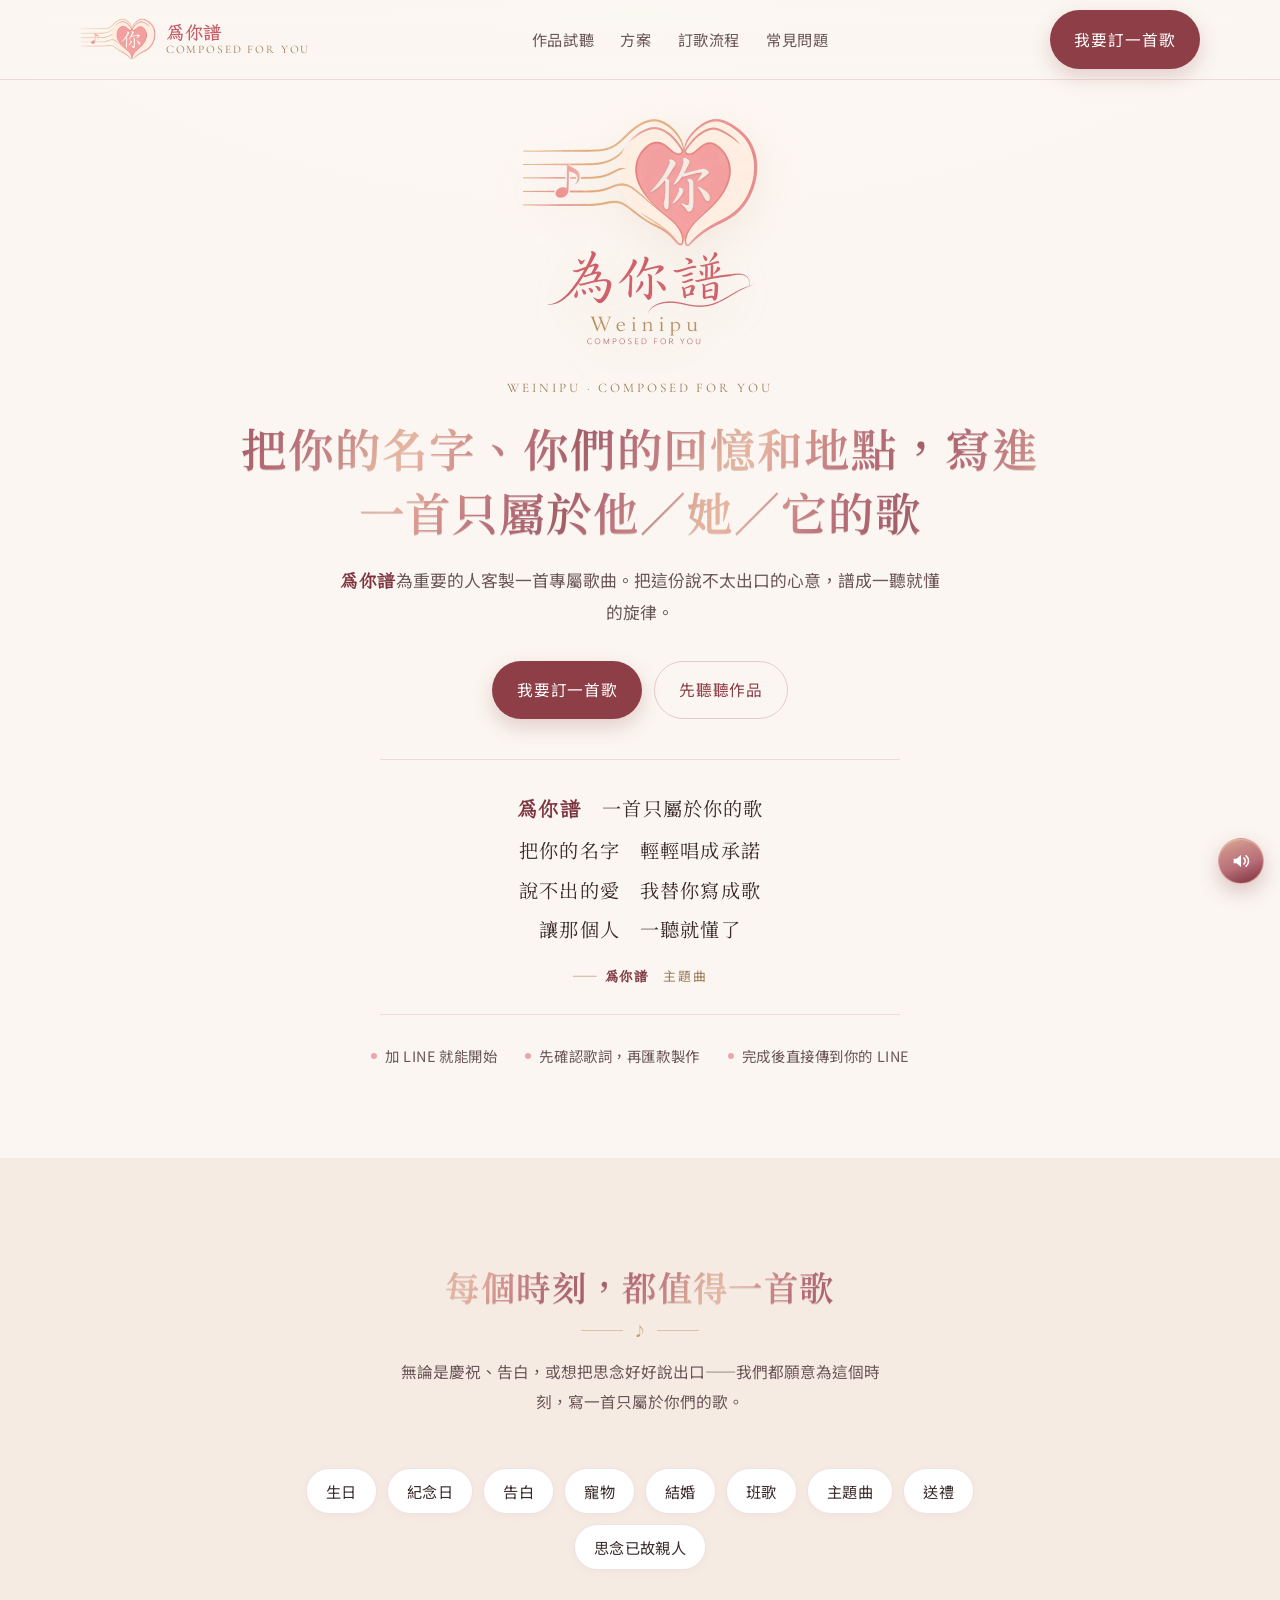
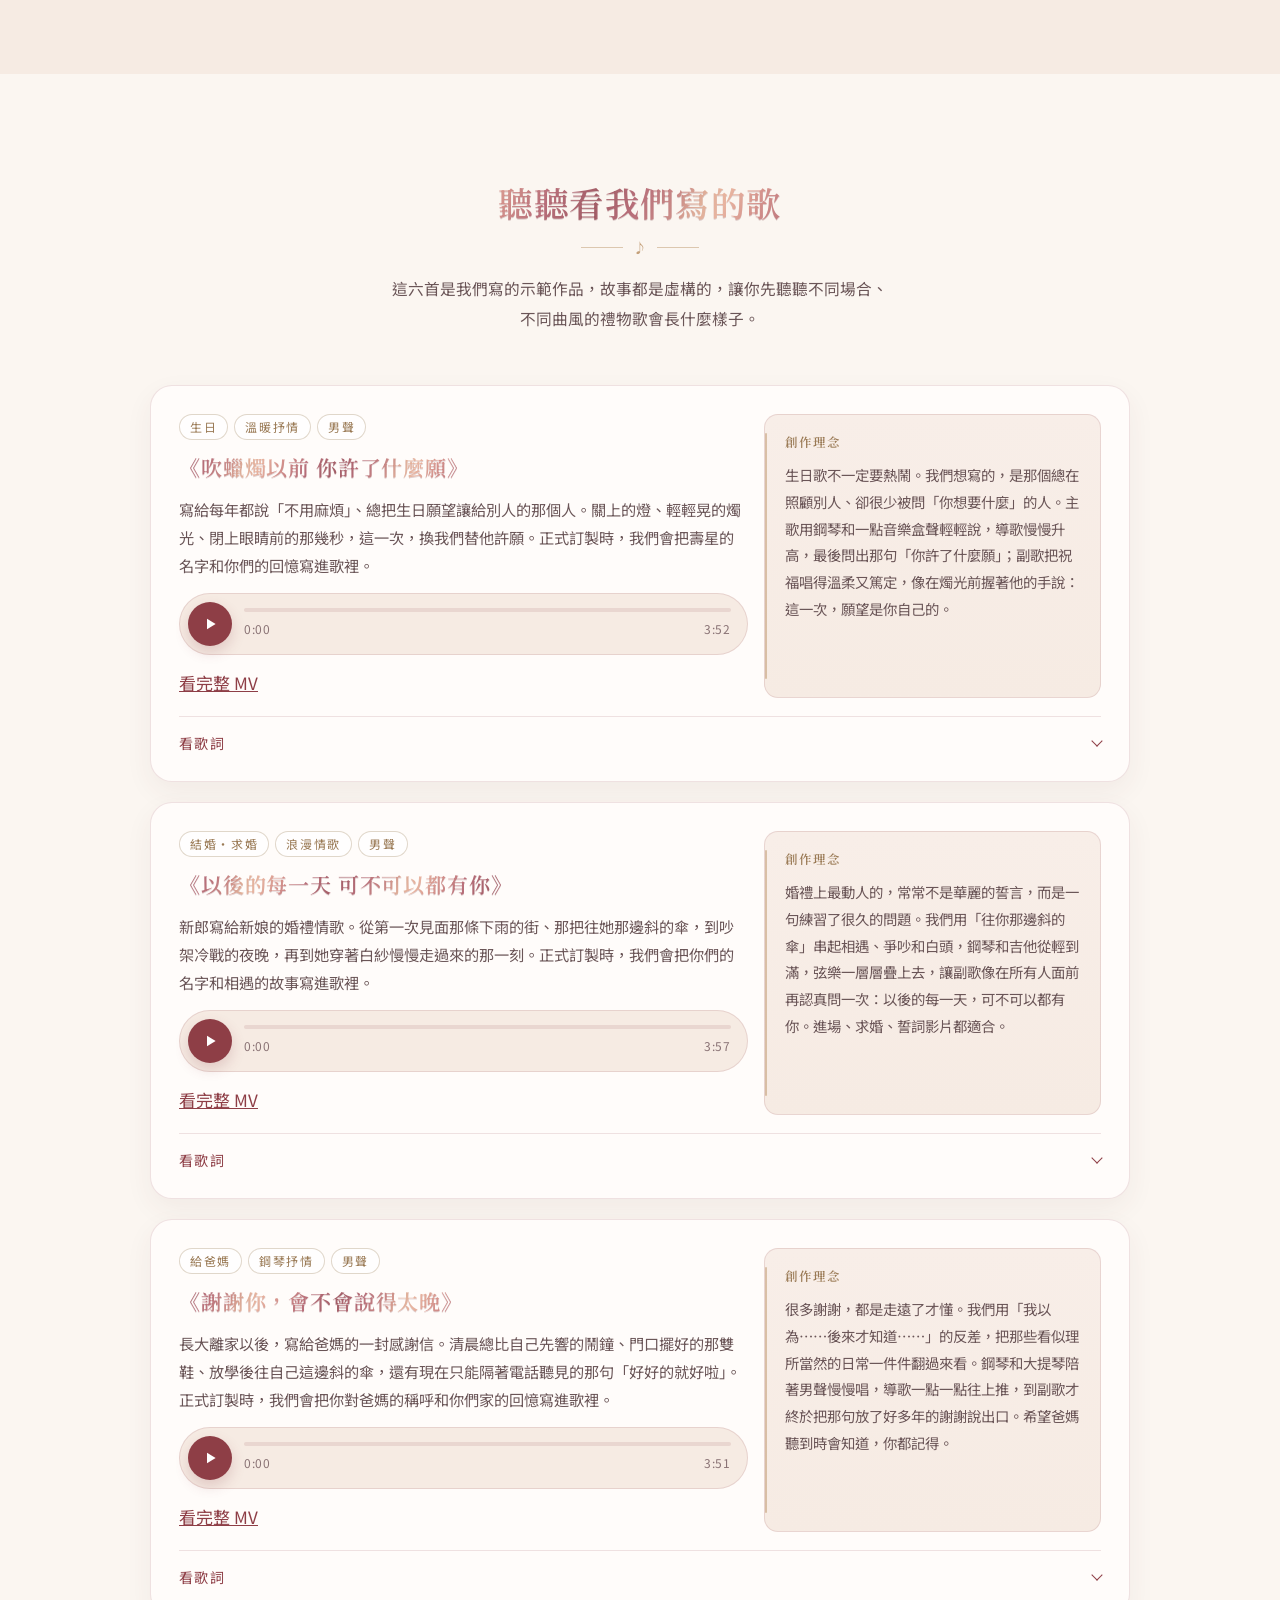
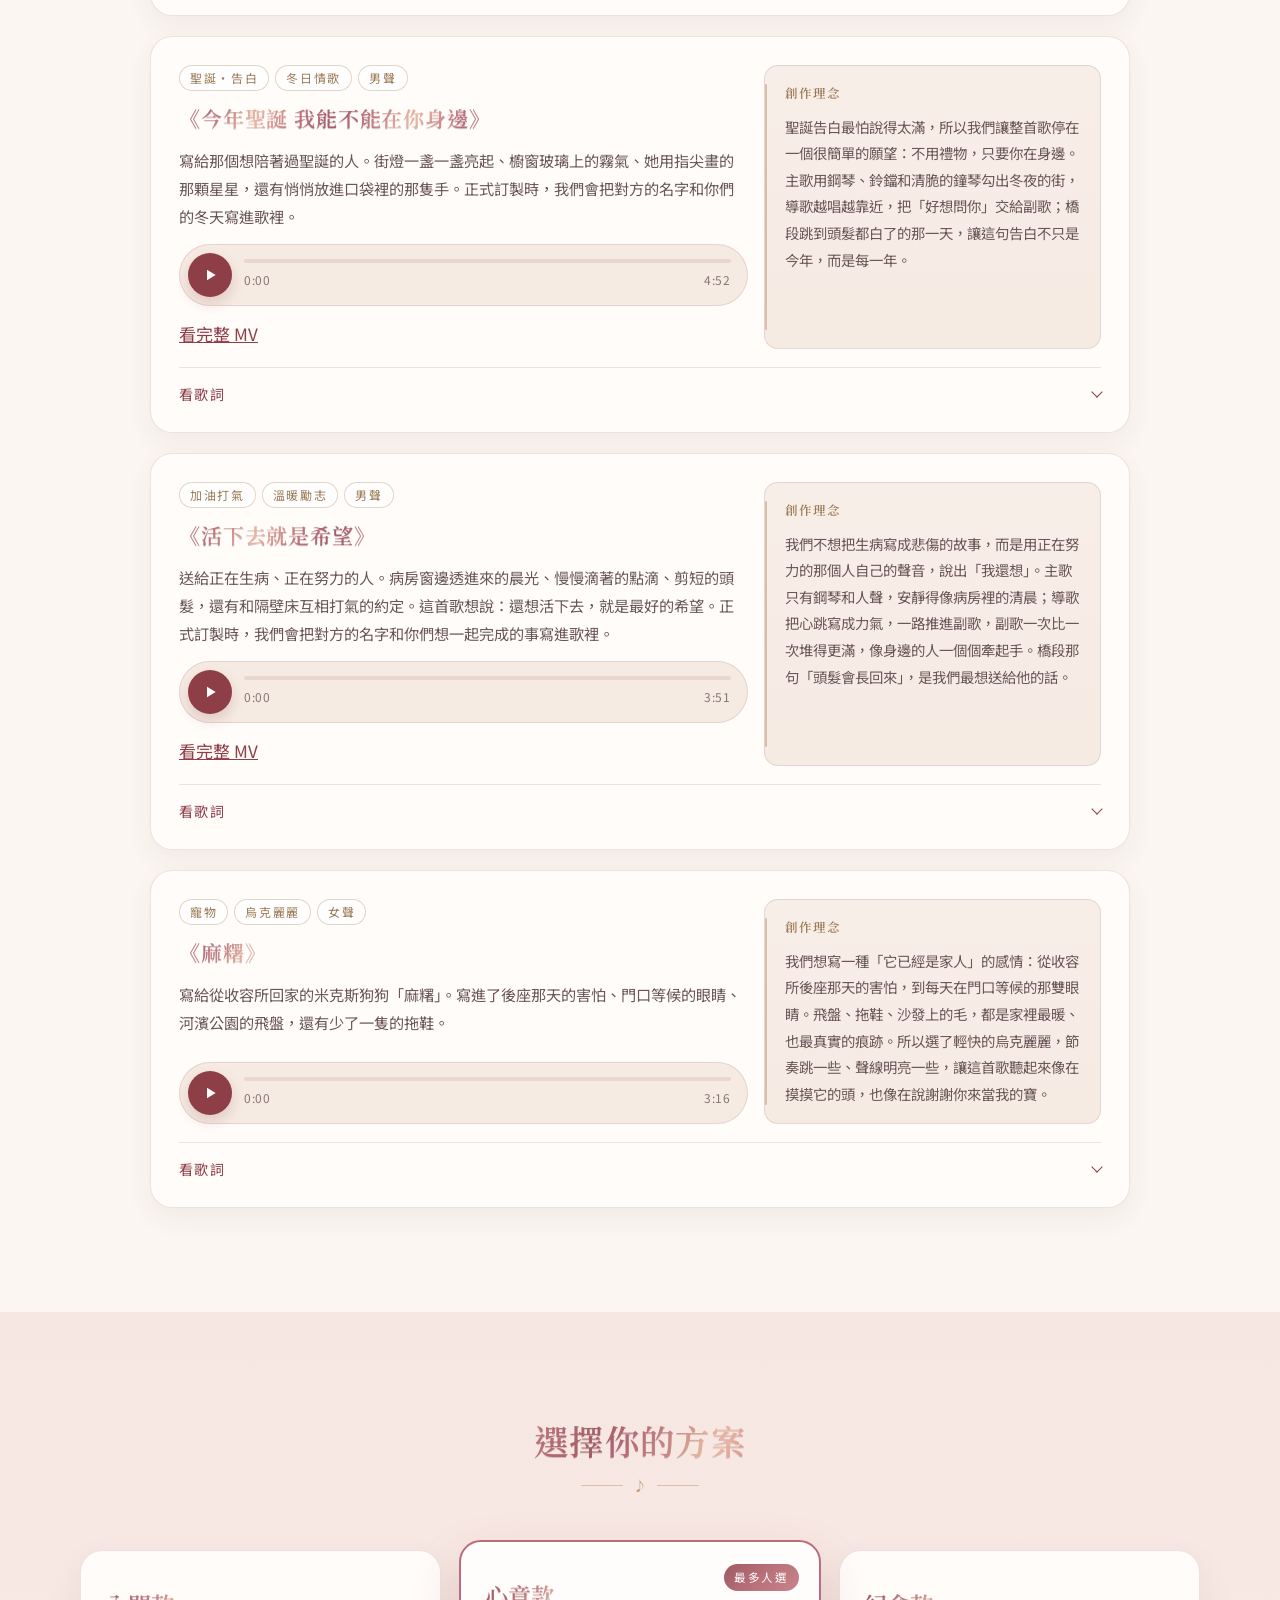
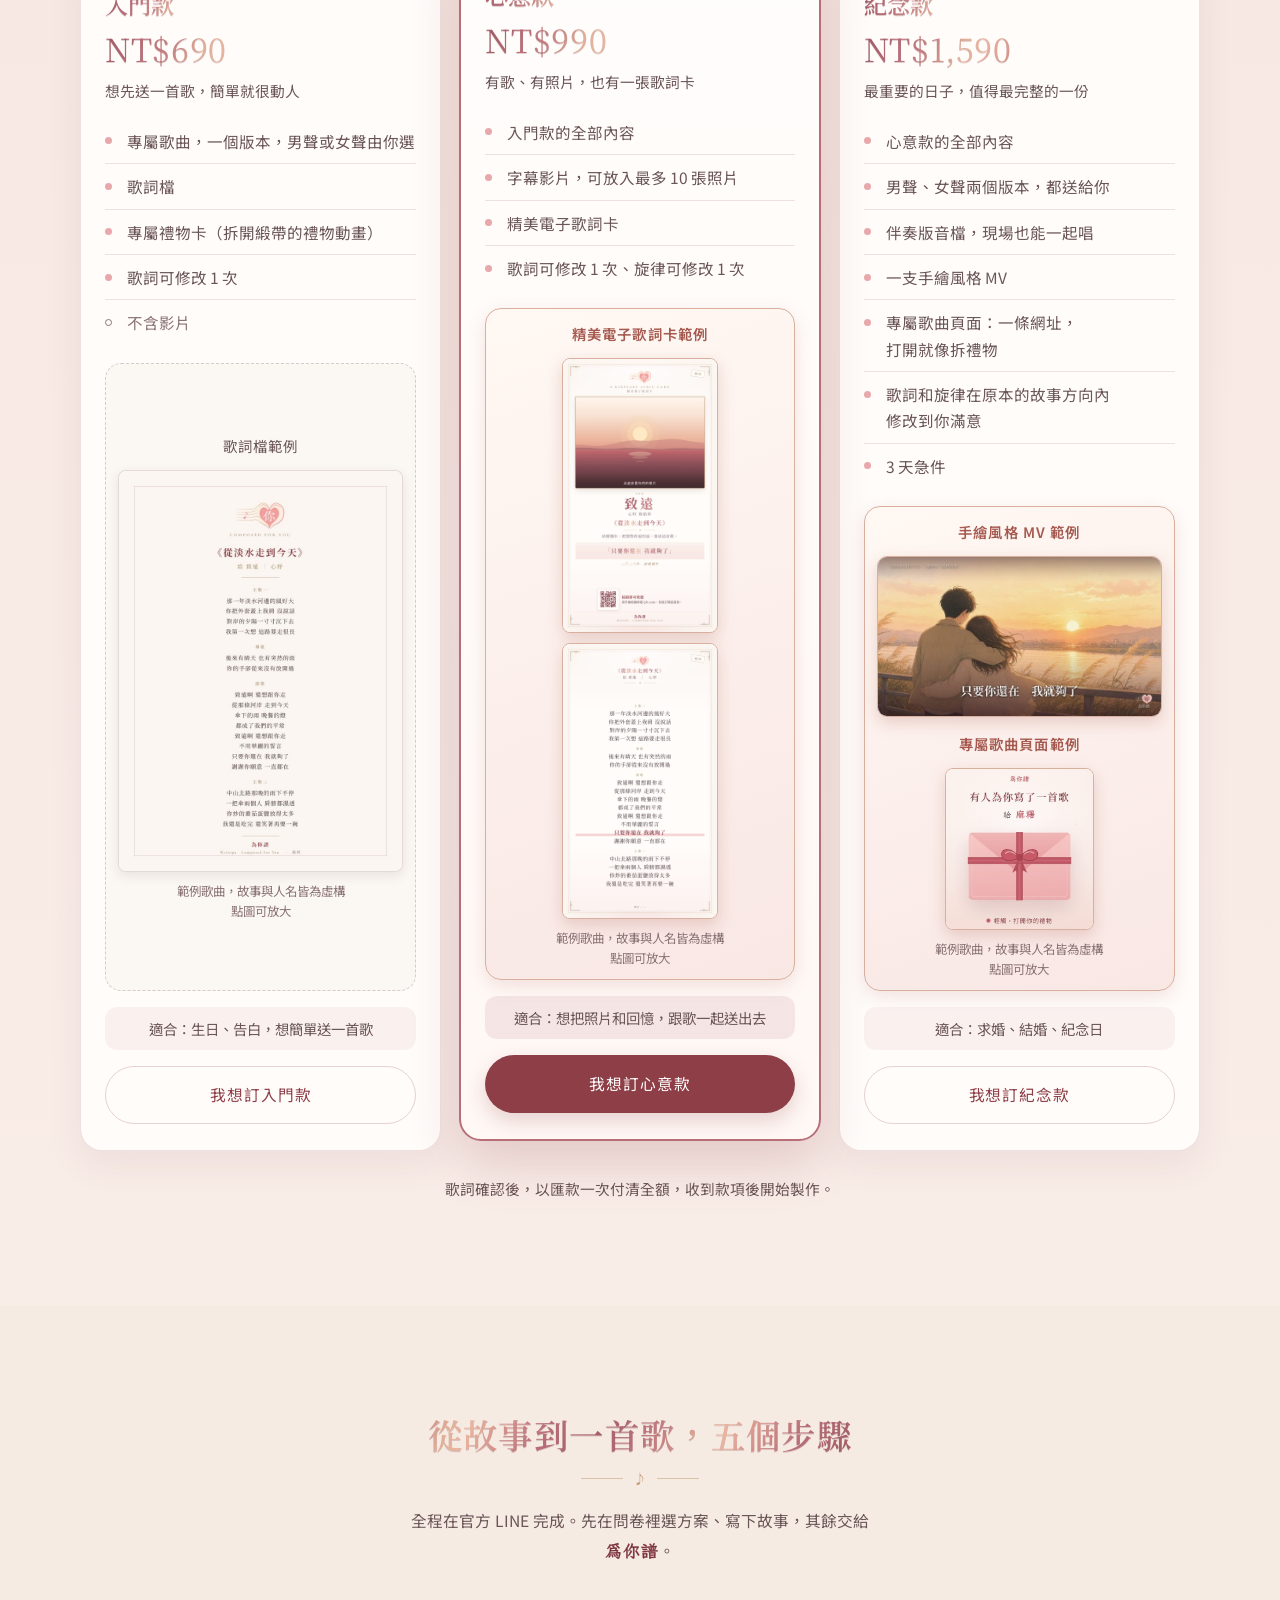
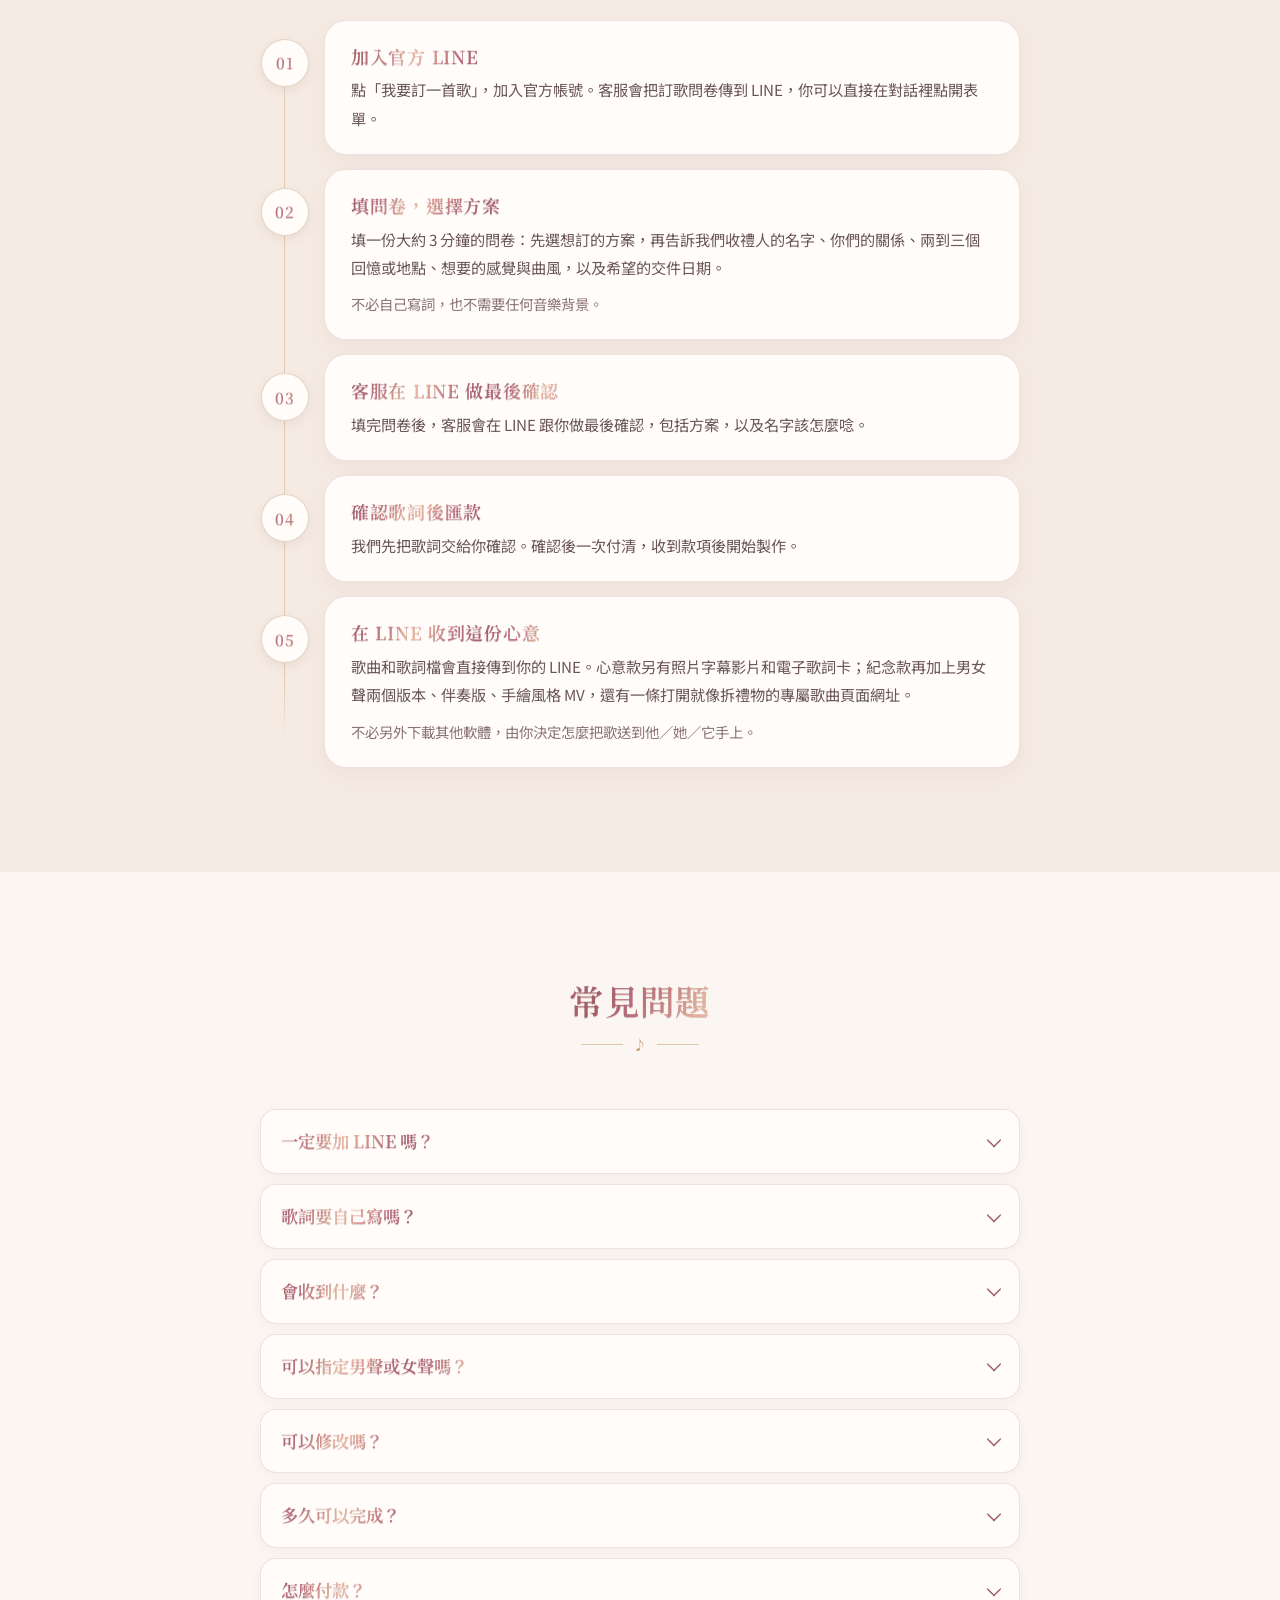
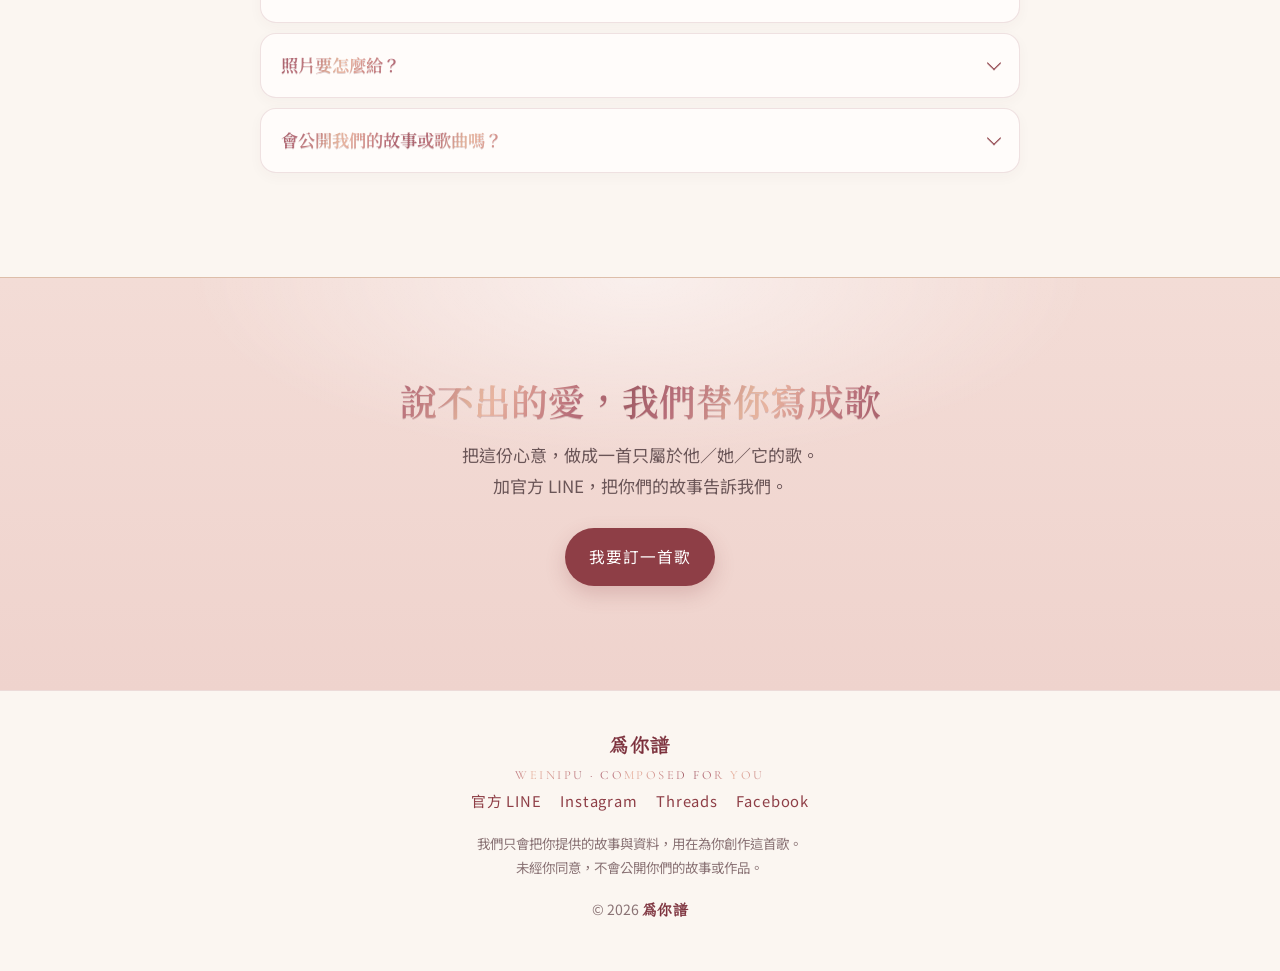
==== commit 195d69e7: "更新範例歌：換成 5 首新歌（保留麻糬）(1/3)" ====
--- a/index.html
+++ b/index.html
@@ -28,9 +28,9 @@
   <link rel="preconnect" href="https://fonts.googleapis.com">
   <link rel="preconnect" href="https://fonts.gstatic.com" crossorigin>
   <link href="https://fonts.googleapis.com/css2?family=LXGW+WenKai+TC:wght@700&family=Cormorant+Garamond:ital,wght@0,500;0,600;1,500&family=Noto+Sans+TC:wght@400;500&family=Noto+Serif+TC:wght@500;600;700&display=swap" rel="stylesheet">
-  <link rel="stylesheet" href="assets/style.css?v=20261126e">
+  <link rel="stylesheet" href="assets/style.css?v=20261127a">
   <!-- 玫瑰燙金試作稿：僅此檔使用，不影響 index.html -->
-  <link rel="stylesheet" href="assets/style-rosegold.css?v=20261126e">
+  <link rel="stylesheet" href="assets/style-rosegold.css?v=20261127a">
   <script type="application/ld+json">
   {
     "@context": "https://schema.org",
@@ -275,7 +275,7 @@
         <div class="section-head">
           <h2 id="samples-title">聽聽看我們寫的歌</h2>
           <div class="flourish" aria-hidden="true"><span>♪</span></div>
-          <p>這四首是我們寫的示範作品，故事、人名與回憶都是虛構的，讓你先聽聽不同場合、不同曲風的禮物歌會長什麼樣子。</p>
+          <p>這六首是我們寫的示範作品，故事都是虛構的，讓你先聽聽不同場合、不同曲風的禮物歌會長什麼樣子。</p>
         </div>
 
         <div class="samples-grid">
@@ -283,16 +283,16 @@
             <div class="sample-main">
               <div class="sample-top">
                 <span class="sample-tag">生日</span>
-                <span class="sample-tag">活潑流行</span>
+                <span class="sample-tag">溫暖抒情</span>
                 <span class="sample-tag">男聲</span>
               </div>
-              <h3>《今天若瑄最大》</h3>
-              <p class="sample-story">送給女友若瑄的生日歌。寫進了公館舊書店相識、師大夜市的鹽酥雞，還有她在筆電上貼的黃色便條，與梅雨季共撐的那把傘。</p>
-              <div class="player" data-title="今天若瑄最大">
+              <h3>《吹蠟燭以前 你許了什麼願》</h3>
+              <p class="sample-story">寫給每年都說「不用麻煩」、總把生日願望讓給別人的那個人。關上的燈、輕輕晃的燭光、閉上眼睛前的那幾秒，這一次，換我們替他許願。正式訂製時，我們會把壽星的名字和你們的回憶寫進歌裡。</p>
+              <div class="player" data-title="吹蠟燭以前 你許了什麼願">
                 <audio preload="none">
-                  <source src="assets/samples/ruoxuan.mp3" type="audio/mpeg">
+                  <source src="assets/samples/birthday-wish.mp3" type="audio/mpeg">
                 </audio>
-                <button type="button" class="play-btn" aria-label="播放《今天若瑄最大》">
+                <button type="button" class="play-btn" aria-label="播放《吹蠟燭以前 你許了什麼願》">
                   <svg class="icon-play" viewBox="0 0 24 24" aria-hidden="true"><path d="M8 5.14v13.72L19.5 12 8 5.14z"/></svg>
                   <svg class="icon-pause" viewBox="0 0 24 24" aria-hidden="true"><path d="M7 5h3.5v14H7V5zm6.5 0H17v14h-3.5V5z"/></svg>
                 </button>
@@ -301,78 +301,76 @@
                   <div class="player-time">
                     <span data-elapsed>0:00</span>
                     <span class="player-status"></span>
-                    <span data-duration>3:33</span>
+                    <span data-duration>3:52</span>
                   </div>
                 </div>
               </div>
+              <a class="sample-mv" href="https://youtu.be/Byo2zWymSdk" target="_blank" rel="noopener noreferrer">看完整 MV</a>
             </div>
             <aside class="sample-concept">
               <h4 class="sample-concept-title">創作理念</h4>
-              <p>我們想把生日寫成一件開心而具體的事，不是一句隨口的生日快樂。公館的舊書店、夜市的鹽酥雞、筆電上的黃色便條，都是兩人日常裡最被記得的細節；所以選了明亮輕快的流行曲，用溫暖的男聲把祝福唱得近一點、亮一點。希望聽的人會覺得，這一天真的只屬於她。</p>
+              <p>生日歌不一定要熱鬧。我們想寫的，是那個總在照顧別人、卻很少被問「你想要什麼」的人。主歌用鋼琴和一點音樂盒聲輕輕說，導歌慢慢升高，最後問出那句「你許了什麼願」；副歌把祝福唱得溫柔又篤定，像在燭光前握著他的手說：這一次，願望是你自己的。</p>
             </aside>
             <details class="sample-lyrics">
               <summary>看歌詞</summary>
-              <div class="sample-lyrics-body">還記得公館那間舊書店
-妳笑著把小說塞進我懷裡
-師大夜市的鹽酥雞剛出爐
-最後一塊 一定是妳先咬
-
-一年裡有那麼多平淡的日子
-今天我偏要把光都留給妳
-
-若瑄 今天妳最大
-許願的時候風都要停一停
-蛋糕可以切 蠟燭可以吹
-這首歌卻只許妳一個人聽
-若瑄 今天妳最大
-那些我平常說不出口的話
-都裝進旋律 輕輕唱給妳
-生日快樂 我的若瑄
-
-妳愛在我筆電貼黃色便條紙
-歪歪寫著吃飯 再畫一顆心
-共撐一把傘走過梅雨的路口
-鞋都濕了 我們還是笑不停
-
-若瑄 今天妳最大
-許願的時候風都要停一停
-蛋糕可以切 蠟燭可以吹
-這首歌卻只許妳一個人聽
-若瑄 今天妳最大
-那些我平常說不出口的話
-都裝進旋律 輕輕唱給妳
-生日快樂 我的若瑄
-
-以後每一歲 我都想在場
-看妳閉眼許願 再慢慢睜開
-不是隨口唱的生日快樂
-是我想陪妳 走很長很長
-
-若瑄 今天妳最大
-許願的時候風都要停一停
-蛋糕可以切 蠟燭可以吹
-這首歌卻只許妳一個人聽
-若瑄 今天妳最大
-從書店走到每一個明天
-我都在旁邊 聽妳許願望
-生日快樂 我最喜歡的若瑄</div>
+              <div class="sample-lyrics-body">每年這一天 你總說 別太認真
+燈一關 你又笑得 像孩子一樣天真
+我以為你 什麼都不缺 也不等
+後來才知道 你許的願 全給了別人
+
+燭光在你眼裡 輕輕地晃
+我看見你 藏起的疲倦和逞強
+那些你沒說出口的願望
+這一次 我想問
+
+吹蠟燭以前 你許了什麼願
+這一次 別再只為別人的明天
+生日快樂 讓燭光再亮一點
+你的願望 換我替你實現
+
+你記得 我們每一個生日
+卻忘了 自己也值得 被捧在手心裡
+我以為 你什麼都不需要
+後來才知道 你只想 有人記得你
+
+所以今天 換我把燈關上
+換我唱歌 換我為你鼓掌
+你別再說 不用這樣
+閉上眼睛 我問
+
+吹蠟燭以前 你許了什麼願
+這一次 別再只為別人的明天
+生日快樂 讓燭光再亮一點
+你的願望 換我替你實現
+
+如果願望 只能許三個
+第一個 給你平安快樂
+第二個 讓你被好好愛著
+第三個 留給你自己 好嗎
+
+吹蠟燭以前 你許了什麼願
+這一次 別再只為別人的明天
+生日快樂 讓燭光再亮一點
+你的願望 換我替你實現
+
+生日快樂
+這一次 願望是你自己的</div>
             </details>
           </article>
-
           <article class="sample">
             <div class="sample-main">
               <div class="sample-top">
-                <span class="sample-tag">結婚紀念</span>
-                <span class="sample-tag">木吉他民謠</span>
-                <span class="sample-tag">女聲</span>
-              </div>
-              <h3>《從淡水走到今天》</h3>
-              <p class="sample-story">妻子寫給丈夫致遠的結婚週年歌。寫進了淡水河邊的夕陽與外套、中山北路傘下的雨，還有那盤總是偏鹹、卻每次都會再要一碗的番茄炒蛋。</p>
-              <div class="player" data-title="從淡水走到今天">
+                <span class="sample-tag">結婚・求婚</span>
+                <span class="sample-tag">浪漫情歌</span>
+                <span class="sample-tag">男聲</span>
+              </div>
+              <h3>《以後的每一天 可不可以都有你》</h3>
+              <p class="sample-story">新郎寫給新娘的婚禮情歌。從第一次見面那條下雨的街、那把往她那邊斜的傘，到吵架冷戰的夜晚，再到她穿著白紗慢慢走過來的那一刻。正式訂製時，我們會把你們的名字和相遇的故事寫進歌裡。</p>
+              <div class="player" data-title="以後的每一天 可不可以都有你">
                 <audio preload="none">
-                  <source src="assets/samples/danshui.mp3" type="audio/mpeg">
+                  <source src="assets/samples/wedding-everyday.mp3" type="audio/mpeg">
                 </audio>
-                <button type="button" class="play-btn" aria-label="播放《從淡水走到今天》">
+                <button type="button" class="play-btn" aria-label="播放《以後的每一天 可不可以都有你》">
                   <svg class="icon-play" viewBox="0 0 24 24" aria-hidden="true"><path d="M8 5.14v13.72L19.5 12 8 5.14z"/></svg>
                   <svg class="icon-pause" viewBox="0 0 24 24" aria-hidden="true"><path d="M7 5h3.5v14H7V5zm6.5 0H17v14h-3.5V5z"/></svg>
                 </button>
@@ -381,64 +379,317 @@
                   <div class="player-time">
                     <span data-elapsed>0:00</span>
                     <span class="player-status"></span>
-                    <span data-duration>3:46</span>
+                    <span data-duration>3:57</span>
                   </div>
                 </div>
               </div>
+              <a class="sample-mv" href="https://youtu.be/b44CyGSqQ5s" target="_blank" rel="noopener noreferrer">看完整 MV</a>
             </div>
             <aside class="sample-concept">
               <h4 class="sample-concept-title">創作理念</h4>
-              <p>結婚週年不一定要華麗的誓言，我們更想寫那些走了很久、卻還想再走下去的平常。淡水河邊披上的外套、雨裡共撐的傘、那盤偏鹹卻會再要一碗的番茄炒蛋，都是兩人一起過出來的生活氣味。所以用溫暖的木吉他民謠、放慢的節奏，讓女聲像在旁邊輕輕說話，把感謝唱出來。</p>
+              <p>婚禮上最動人的，常常不是華麗的誓言，而是一句練習了很久的問題。我們用「往你那邊斜的傘」串起相遇、爭吵和白頭，鋼琴和吉他從輕到滿，弦樂一層層疊上去，讓副歌像在所有人面前再認真問一次：以後的每一天，可不可以都有你。進場、求婚、誓詞影片都適合。</p>
             </aside>
             <details class="sample-lyrics">
               <summary>看歌詞</summary>
-              <div class="sample-lyrics-body">那一年淡水河邊的風好大
-你把外套蓋上我肩 沒說話
-對岸的夕陽一寸寸沉下去
-我第一次想 這路要走很長
-
-後來有晴天 也有突然的雨
-你的手卻從來沒有放開過
-
-致遠啊 還想跟你走
-從那條河岸 走到今天
-傘下的雨 晚餐的燈
-都成了我們的平常
-致遠啊 還想跟你走
-不用華麗的誓言
-只要你還在 我就夠了
-謝謝你願意 一直都在
-
-中山北路那晚的雨下不停
-一把傘兩個人 肩膀都濕透
-你炒的番茄蛋鹽放得太多
-我還是吃完 還笑著再要一碗
-
-致遠啊 還想跟你走
-從那條河岸 走到今天
-傘下的雨 晚餐的燈
-都成了我們的平常
-致遠啊 還想跟你走
-不用華麗的誓言
-只要你還在 我就夠了
-謝謝你願意 一直都在
-
-如果能回到那一天
-我還是會在河邊點頭
-牽起你的手 慢慢走
-把一生 都許給這個人
-
-致遠啊 還想跟你走
-從那條河岸 走到白頭
-傘下的雨 晚餐的燈
-都是我想珍惜的日常
-致遠啊 還想跟你走
-不用華麗的誓言
-只要你還在 我就夠了
-謝謝你願意 一直都在</div>
+              <div class="sample-lyrics-body">第一次見你 是在下雨的街
+你把傘 往我這邊斜了一些
+我以為那只是 剛好的遇見
+後來才知道 是我一生的起點
+
+今天你穿著白紗 慢慢走向我
+燈光那麼亮 我只看見你的輪廓
+你握住我的手 輕輕地哆嗦
+我練習了好久 這一句
+
+以後的每一天 可不可以都有你
+醒來的第一眼 睡前的最後一句
+把你的名字 寫進我每一個明天裡
+走多遠都不怕 只要你在這裡
+
+我們也吵過 也冷戰到天亮
+你轉過身 背影比夜更長
+我以為愛 要說得多漂亮
+後來才知道 是你一直在身旁
+
+今天所有人 都在為我們鼓掌
+你的眼淚 落在我的肩膀
+我不會說 太好聽的願望
+我只想 再問一次
+
+以後的每一天 可不可以都有你
+醒來的第一眼 睡前的最後一句
+把你的名字 寫進我每一個明天裡
+走多遠都不怕 只要你在這裡
+
+如果有一天 我們都老了
+腳步慢了 好多事也忘了
+下雨的時候 換我為你撐傘
+往你那邊斜 一輩子都不嫌晚
+
+以後的每一天 可不可以都有你
+醒來的第一眼 睡前的最後一句
+把你的名字 寫進我每一個明天裡
+走多遠都不怕 只要你在這裡
+
+以後的每一天
+都有你</div>
             </details>
           </article>
-
+          <article class="sample">
+            <div class="sample-main">
+              <div class="sample-top">
+                <span class="sample-tag">給爸媽</span>
+                <span class="sample-tag">鋼琴抒情</span>
+                <span class="sample-tag">男聲</span>
+              </div>
+              <h3>《謝謝你，會不會說得太晚》</h3>
+              <p class="sample-story">長大離家以後，寫給爸媽的一封感謝信。清晨總比自己先響的鬧鐘、門口擺好的那雙鞋、放學後往自己這邊斜的傘，還有現在只能隔著電話聽見的那句「好好的就好啦」。正式訂製時，我們會把你對爸媽的稱呼和你們家的回憶寫進歌裡。</p>
+              <div class="player" data-title="謝謝你，會不會說得太晚">
+                <audio preload="none">
+                  <source src="assets/samples/thanks-parents.mp3" type="audio/mpeg">
+                </audio>
+                <button type="button" class="play-btn" aria-label="播放《謝謝你，會不會說得太晚》">
+                  <svg class="icon-play" viewBox="0 0 24 24" aria-hidden="true"><path d="M8 5.14v13.72L19.5 12 8 5.14z"/></svg>
+                  <svg class="icon-pause" viewBox="0 0 24 24" aria-hidden="true"><path d="M7 5h3.5v14H7V5zm6.5 0H17v14h-3.5V5z"/></svg>
+                </button>
+                <div class="player-ui">
+                  <div class="player-bar" role="presentation"><span class="player-progress"></span></div>
+                  <div class="player-time">
+                    <span data-elapsed>0:00</span>
+                    <span class="player-status"></span>
+                    <span data-duration>3:51</span>
+                  </div>
+                </div>
+              </div>
+              <a class="sample-mv" href="https://youtu.be/TJw77p5iLRo" target="_blank" rel="noopener noreferrer">看完整 MV</a>
+            </div>
+            <aside class="sample-concept">
+              <h4 class="sample-concept-title">創作理念</h4>
+              <p>很多謝謝，都是走遠了才懂。我們用「我以為……後來才知道……」的反差，把那些看似理所當然的日常一件件翻過來看。鋼琴和大提琴陪著男聲慢慢唱，導歌一點一點往上推，到副歌才終於把那句放了好多年的謝謝說出口。希望爸媽聽到時會知道，你都記得。</p>
+            </aside>
+            <details class="sample-lyrics">
+              <summary>看歌詞</summary>
+              <div class="sample-lyrics-body">清晨的鬧鐘 總比我先響
+門口的鞋子 被擺成一雙
+我以為天亮 是理所當然
+後來才知道 是你先點亮了燈光
+
+小時候的雨 下在放學後
+你的傘 總往我這邊斜走
+我以為你 不怕淋濕肩頭
+後來才知道 你只是不說出口
+
+你從不說累 只說沒關係
+把風雨 都折進你的外套裡
+我看著你的背影 越來越低
+才發現 有些話不能再藏在心裡
+
+謝謝你 會不會說得太晚
+這句話 我練習了好多年
+你把青春 換成我的平安
+我卻總在 走遠了才懂回看
+謝謝你 不是只在這一天
+是每個 你沒說出口的晚安
+如果時間 能慢一點 再慢一點
+換我陪你 把路走完
+
+那些我嫌你嘮叨的話
+現在想聽 卻隔著電話
+你說 好好的就好啦
+我轉過身 眼淚先落下
+
+謝謝你 會不會說得太晚
+這句話 我練習了好多年
+你把青春 換成我的平安
+我卻總在 走遠了才懂回看
+謝謝你 不是只在這一天
+是每個 你沒說出口的晚安
+如果時間 能慢一點 再慢一點
+換我陪你 把路走完
+
+謝謝你 這一次
+我不想再說得太晚</div>
+            </details>
+          </article>
+          <article class="sample">
+            <div class="sample-main">
+              <div class="sample-top">
+                <span class="sample-tag">聖誕・告白</span>
+                <span class="sample-tag">冬日情歌</span>
+                <span class="sample-tag">男聲</span>
+              </div>
+              <h3>《今年聖誕 我能不能在你身邊》</h3>
+              <p class="sample-story">寫給那個想陪著過聖誕的人。街燈一盞一盞亮起、櫥窗玻璃上的霧氣、她用指尖畫的那顆星星，還有悄悄放進口袋裡的那隻手。正式訂製時，我們會把對方的名字和你們的冬天寫進歌裡。</p>
+              <div class="player" data-title="今年聖誕 我能不能在你身邊">
+                <audio preload="none">
+                  <source src="assets/samples/christmas.mp3" type="audio/mpeg">
+                </audio>
+                <button type="button" class="play-btn" aria-label="播放《今年聖誕 我能不能在你身邊》">
+                  <svg class="icon-play" viewBox="0 0 24 24" aria-hidden="true"><path d="M8 5.14v13.72L19.5 12 8 5.14z"/></svg>
+                  <svg class="icon-pause" viewBox="0 0 24 24" aria-hidden="true"><path d="M7 5h3.5v14H7V5zm6.5 0H17v14h-3.5V5z"/></svg>
+                </button>
+                <div class="player-ui">
+                  <div class="player-bar" role="presentation"><span class="player-progress"></span></div>
+                  <div class="player-time">
+                    <span data-elapsed>0:00</span>
+                    <span class="player-status"></span>
+                    <span data-duration>4:52</span>
+                  </div>
+                </div>
+              </div>
+              <a class="sample-mv" href="https://youtu.be/CAN--t9zh4k" target="_blank" rel="noopener noreferrer">看完整 MV</a>
+            </div>
+            <aside class="sample-concept">
+              <h4 class="sample-concept-title">創作理念</h4>
+              <p>聖誕告白最怕說得太滿，所以我們讓整首歌停在一個很簡單的願望：不用禮物，只要你在身邊。主歌用鋼琴、鈴鐺和清脆的鐘琴勾出冬夜的街，導歌越唱越靠近，把「好想問你」交給副歌；橋段跳到頭髮都白了的那一天，讓這句告白不只是今年，而是每一年。</p>
+            </aside>
+            <details class="sample-lyrics">
+              <summary>看歌詞</summary>
+              <div class="sample-lyrics-body">街角的燈 一盞一盞亮起
+櫥窗的玻璃 起了一層霧氣
+你用指尖 畫了一顆星星
+說這樣 願望就不會被忘記
+
+我以為冬天 只剩寒冷的空氣
+後來才知道 是為了讓我靠近你
+風吹過來 你把手放進我的口袋裡
+我握緊了 好想問你
+好想問你
+
+今年聖誕 我能不能在你身邊
+不用禮物 只要你笑著出現
+把你的手 握成我的冬天
+把想說的話 慢慢說給你聽見
+今年聖誕 我能不能在你身邊
+陪你數著 街燈一盞一盞
+如果願望 真的能被聽見
+我只想許 每一年 都是這一天
+
+去年的此刻 我還一個人走
+耳機裡的歌 唱著別人的溫柔
+我以為幸福 都在別人的手
+後來才知道 那只是還沒遇見你的時候
+
+你說你怕冷 也怕人群太擁擠
+我就想做你 擋風的那一面牆壁
+當鐘聲響起 光落進你的眼睛
+我鼓起勇氣 只想問你
+只想問你
+
+今年聖誕 我能不能在你身邊
+不用禮物 只要你笑著出現
+把你的手 握成我的冬天
+把想說的話 慢慢說給你聽見
+今年聖誕 我能不能在你身邊
+陪你數著 街燈一盞一盞
+如果願望 真的能被聽見
+我只想許 每一年 都是這一天
+
+如果有一天 頭髮都白了
+街上的歌 也換了好幾首了
+我還是會 把圍巾分你一半
+牽著你 走回第一個聖誕
+
+今年聖誕 我能不能在你身邊
+不用禮物 只要你笑著出現
+把你的手 握成我的冬天
+把想說的話 慢慢說給你聽見
+今年聖誕 我能不能在你身邊
+陪你數著 街燈一盞一盞
+如果願望 真的能被聽見
+我只想許 每一年 都是這一天
+
+今年聖誕
+我想在你身邊</div>
+            </details>
+          </article>
+          <article class="sample">
+            <div class="sample-main">
+              <div class="sample-top">
+                <span class="sample-tag">加油打氣</span>
+                <span class="sample-tag">溫暖勵志</span>
+                <span class="sample-tag">男聲</span>
+              </div>
+              <h3>《活下去就是希望》</h3>
+              <p class="sample-story">送給正在生病、正在努力的人。病房窗邊透進來的晨光、慢慢滴著的點滴、剪短的頭髮，還有和隔壁床互相打氣的約定。這首歌想說：還想活下去，就是最好的希望。正式訂製時，我們會把對方的名字和你們想一起完成的事寫進歌裡。</p>
+              <div class="player" data-title="活下去就是希望">
+                <audio preload="none">
+                  <source src="assets/samples/cheer-hope.mp3" type="audio/mpeg">
+                </audio>
+                <button type="button" class="play-btn" aria-label="播放《活下去就是希望》">
+                  <svg class="icon-play" viewBox="0 0 24 24" aria-hidden="true"><path d="M8 5.14v13.72L19.5 12 8 5.14z"/></svg>
+                  <svg class="icon-pause" viewBox="0 0 24 24" aria-hidden="true"><path d="M7 5h3.5v14H7V5zm6.5 0H17v14h-3.5V5z"/></svg>
+                </button>
+                <div class="player-ui">
+                  <div class="player-bar" role="presentation"><span class="player-progress"></span></div>
+                  <div class="player-time">
+                    <span data-elapsed>0:00</span>
+                    <span class="player-status"></span>
+                    <span data-duration>3:51</span>
+                  </div>
+                </div>
+              </div>
+              <a class="sample-mv" href="https://youtu.be/wTZKdRaJa6I" target="_blank" rel="noopener noreferrer">看完整 MV</a>
+            </div>
+            <aside class="sample-concept">
+              <h4 class="sample-concept-title">創作理念</h4>
+              <p>我們不想把生病寫成悲傷的故事，而是用正在努力的那個人自己的聲音，說出「我還想」。主歌只有鋼琴和人聲，安靜得像病房裡的清晨；導歌把心跳寫成力氣，一路推進副歌，副歌一次比一次堆得更滿，像身邊的人一個個牽起手。橋段那句「頭髮會長回來」，是我們最想送給他的話。</p>
+            </aside>
+            <details class="sample-lyrics">
+              <summary>看歌詞</summary>
+              <div class="sample-lyrics-body">病房的窗 透進一點晨曦
+點滴很慢 陪我數著呼吸
+剪短了頭髮 我對鏡子說 沒關係
+這一次 我想好好愛自己
+
+我以為 我會怕得一直哭泣
+後來才知道 眼淚也是力氣
+心跳還在 一下一下 那麼用力
+它在說 我還想
+
+活下去 就是希望
+哪怕只剩 一點點光
+要堅強 別讓眼淚 模糊了方向
+每一次心跳 都在替我 把明天點亮
+就算夜 再漫長
+我也要 撐到 看見曙光
+要堅強 牽著手 走向遠方
+活下去 就是希望
+
+隔壁床的你 也在偷偷打氣
+我們約好了 一起回到青春裡
+
+如果你也 醒在某個夜裡
+數著天花板 不敢睡去
+請你記得 這世界還有人在等你
+等你說 你還想
+
+活下去 就是希望
+哪怕只剩 一點點光
+要堅強 別讓眼淚 模糊了方向
+每一次心跳 都在替我 把明天點亮
+就算夜 再漫長
+我也要 撐到 看見曙光
+要堅強 牽著手 走向遠方
+活下去 就是希望
+
+頭髮會長回來
+春天會再回來
+我也會 回來
+
+活下去 就是希望
+哪怕只剩 一點點光
+要堅強 別讓眼淚 模糊了方向
+每一次心跳 都在替我 把明天點亮
+就算夜 再漫長
+我也要 撐到 看見曙光
+要堅強 牽著手 走向遠方
+活下去 就是希望
+
+天 亮了
+我還在</div>
+            </details>
+          </article>
           <article class="sample">
             <div class="sample-main">
               <div class="sample-top">
@@ -516,86 +767,6 @@
 願你每天都睡得香甜
 飛盤會再丟 我也會再回來
 謝謝你來當 我的寶</div>
-            </details>
-          </article>
-
-          <article class="sample">
-            <div class="sample-main">
-              <div class="sample-top">
-                <span class="sample-tag">給爸媽</span>
-                <span class="sample-tag">鋼琴抒情</span>
-                <span class="sample-tag">男聲</span>
-              </div>
-              <h3>《騎樓那盞燈》</h3>
-              <p class="sample-story">在外地工作的兒子寫給媽媽秀蘭的感謝歌。寫進了補習班門口的機車後座、便當裡的排骨和荷包蛋，還有夏夜騎樓摘菜、電扇轉著時在旁邊睡著的那些晚上。</p>
-              <div class="player" data-title="騎樓那盞燈">
-                <audio preload="none">
-                  <source src="assets/samples/mom.mp3" type="audio/mpeg">
-                </audio>
-                <button type="button" class="play-btn" aria-label="播放《騎樓那盞燈》">
-                  <svg class="icon-play" viewBox="0 0 24 24" aria-hidden="true"><path d="M8 5.14v13.72L19.5 12 8 5.14z"/></svg>
-                  <svg class="icon-pause" viewBox="0 0 24 24" aria-hidden="true"><path d="M7 5h3.5v14H7V5zm6.5 0H17v14h-3.5V5z"/></svg>
-                </button>
-                <div class="player-ui">
-                  <div class="player-bar" role="presentation"><span class="player-progress"></span></div>
-                  <div class="player-time">
-                    <span data-elapsed>0:00</span>
-                    <span class="player-status"></span>
-                    <span data-duration>4:02</span>
-                  </div>
-                </div>
-              </div>
-            </div>
-            <aside class="sample-concept">
-              <h4 class="sample-concept-title">創作理念</h4>
-              <p>這首想寫的，是那些當時不懂、後來才慢慢明白的疼惜。補習班門口的機車後座、便當裡那顆捨不得吃的荷包蛋、騎樓那盞等了很久的燈，都是媽媽默默做了很久的事。我們用鋼琴和較慢的抒情旋律，讓男聲收著唱，不催也不喊，像把一句遲來的謝謝，好好放到她面前。</p>
-            </aside>
-            <details class="sample-lyrics">
-              <summary>看歌詞</summary>
-              <div class="sample-lyrics-body">傍晚的機車停在補習班門口
-我坐後座 抓著妳外套的邊
-風裡有洗衣精和晚餐的味道
-妳說別急 路還很長 慢慢騎
-
-後來我出了遠門 回家的次數變少
-那條巷子 卻還是一樣熟悉
-
-媽媽 他們叫妳秀蘭
-我只會輕輕喊妳 媽媽
-騎樓那盞燈 等了我那麼多年
-今夜換我 唱給妳聽
-媽媽 謝謝妳啊
-便當裡的排骨 還有那顆蛋
-從前的我不懂 現在都懂了
-妳是我想感謝的人
-
-清晨市場的籃子比我還早起
-蔥跟豆腐 妳總是摸了又摸
-夏夜妳坐在騎樓摘菜看書
-電扇轉啊轉 我就在旁邊睡著了
-
-媽媽 他們叫妳秀蘭
-我只會輕輕喊妳 媽媽
-騎樓那盞燈 等了我那麼多年
-今夜換我 唱給妳聽
-媽媽 謝謝妳啊
-便當裡的排骨 還有那顆蛋
-從前的我不懂 現在都懂了
-妳是我想感謝的人
-
-如果時間能再慢一些
-我想多陪妳吃幾頓飯
-把妳說過的話 再聽一遍
-說一聲 妳辛苦了
-
-媽媽 他們叫妳秀蘭
-我只會輕輕喊妳 媽媽
-騎樓那盞燈 今晚換我來亮
-這首歌是 遲來的謝謝
-媽媽 謝謝妳啊
-便當裡的排骨 還有那顆蛋
-從前的我不懂 現在都懂了
-妳是我最想感謝的人</div>
             </details>
           </article>
         </div>
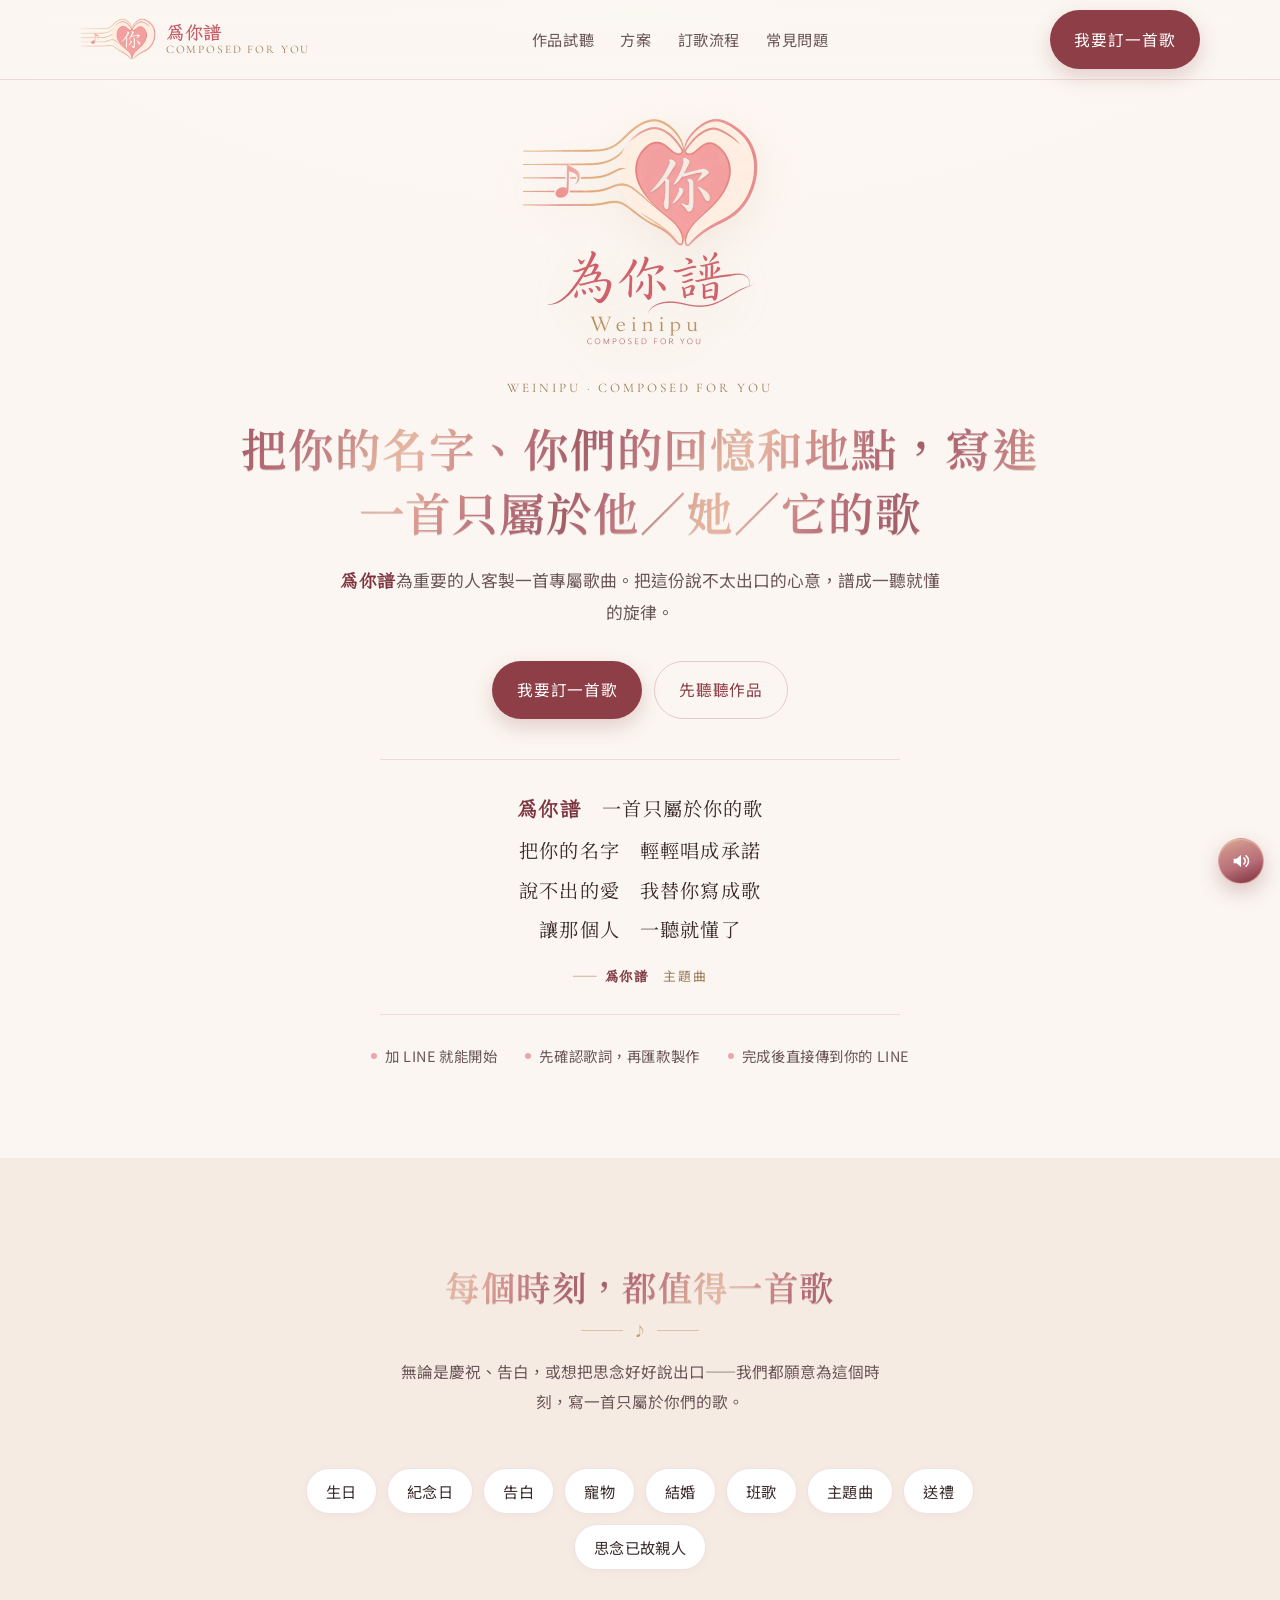
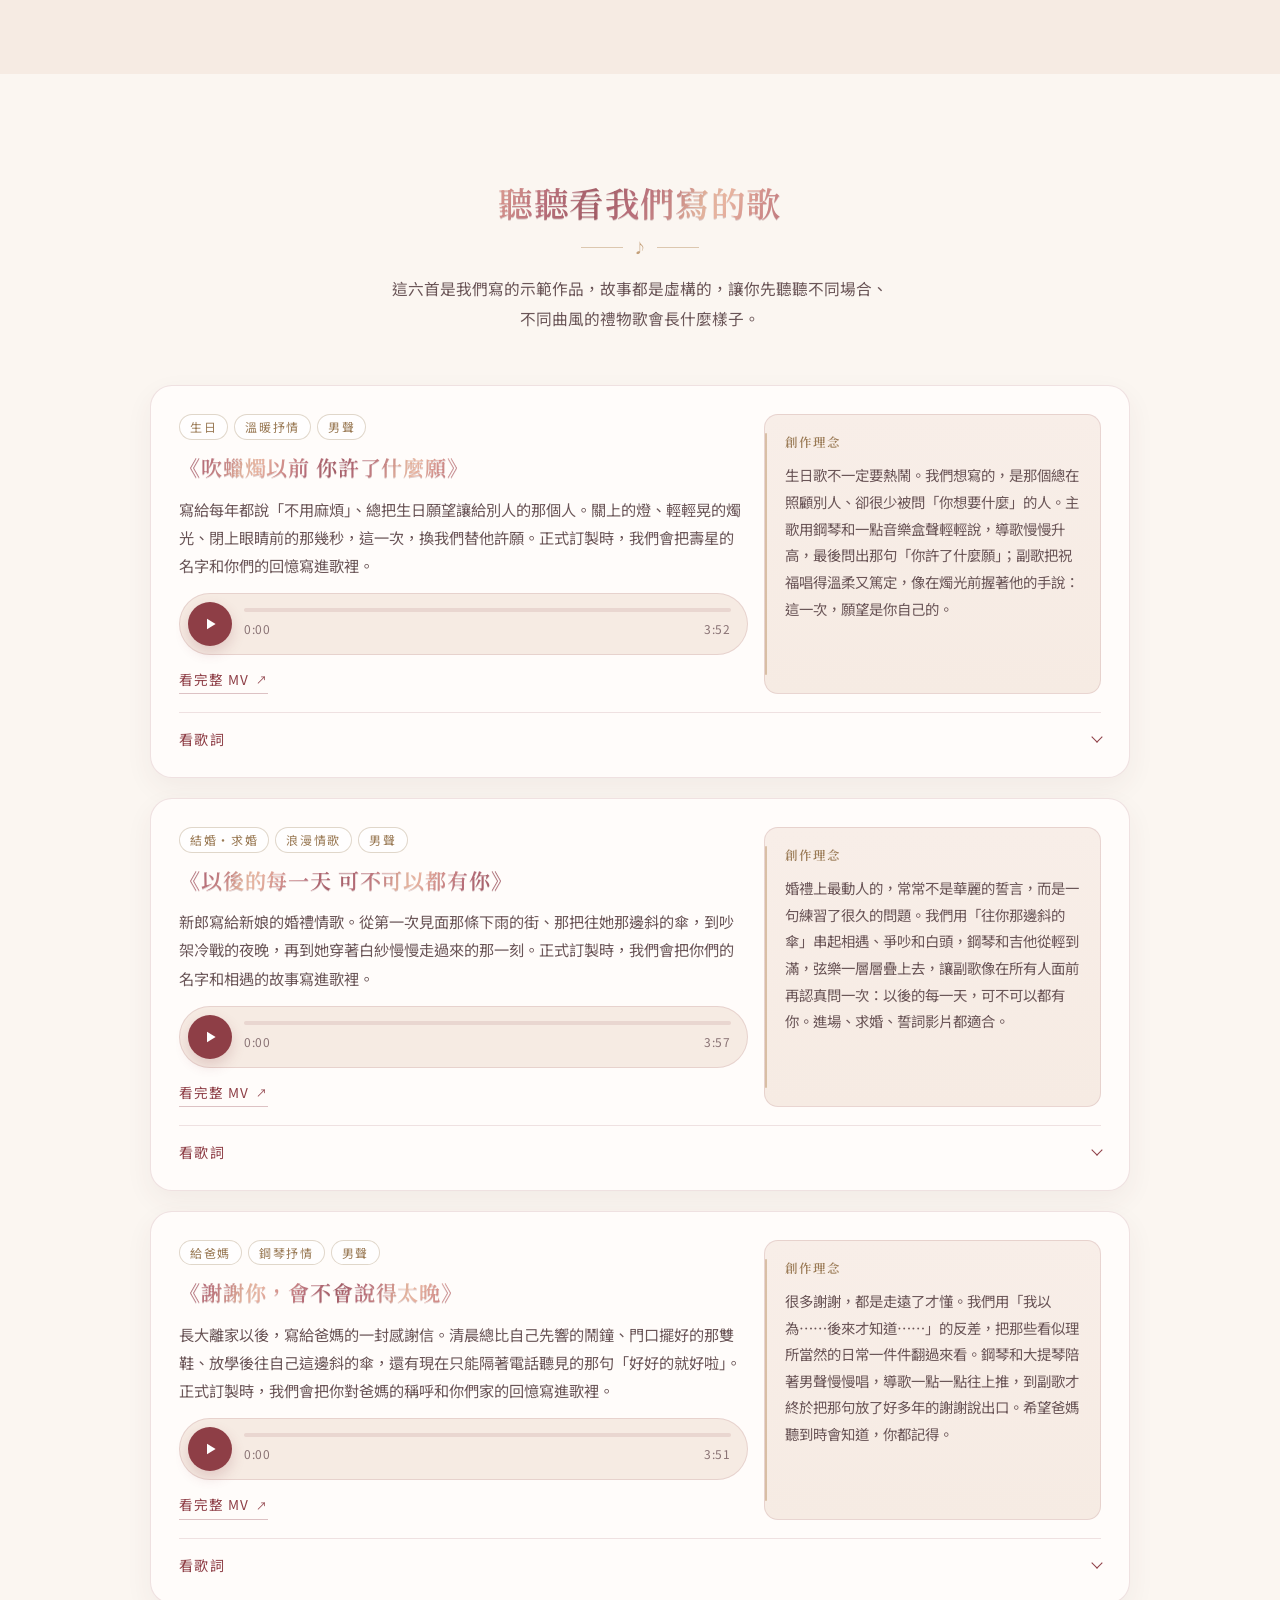
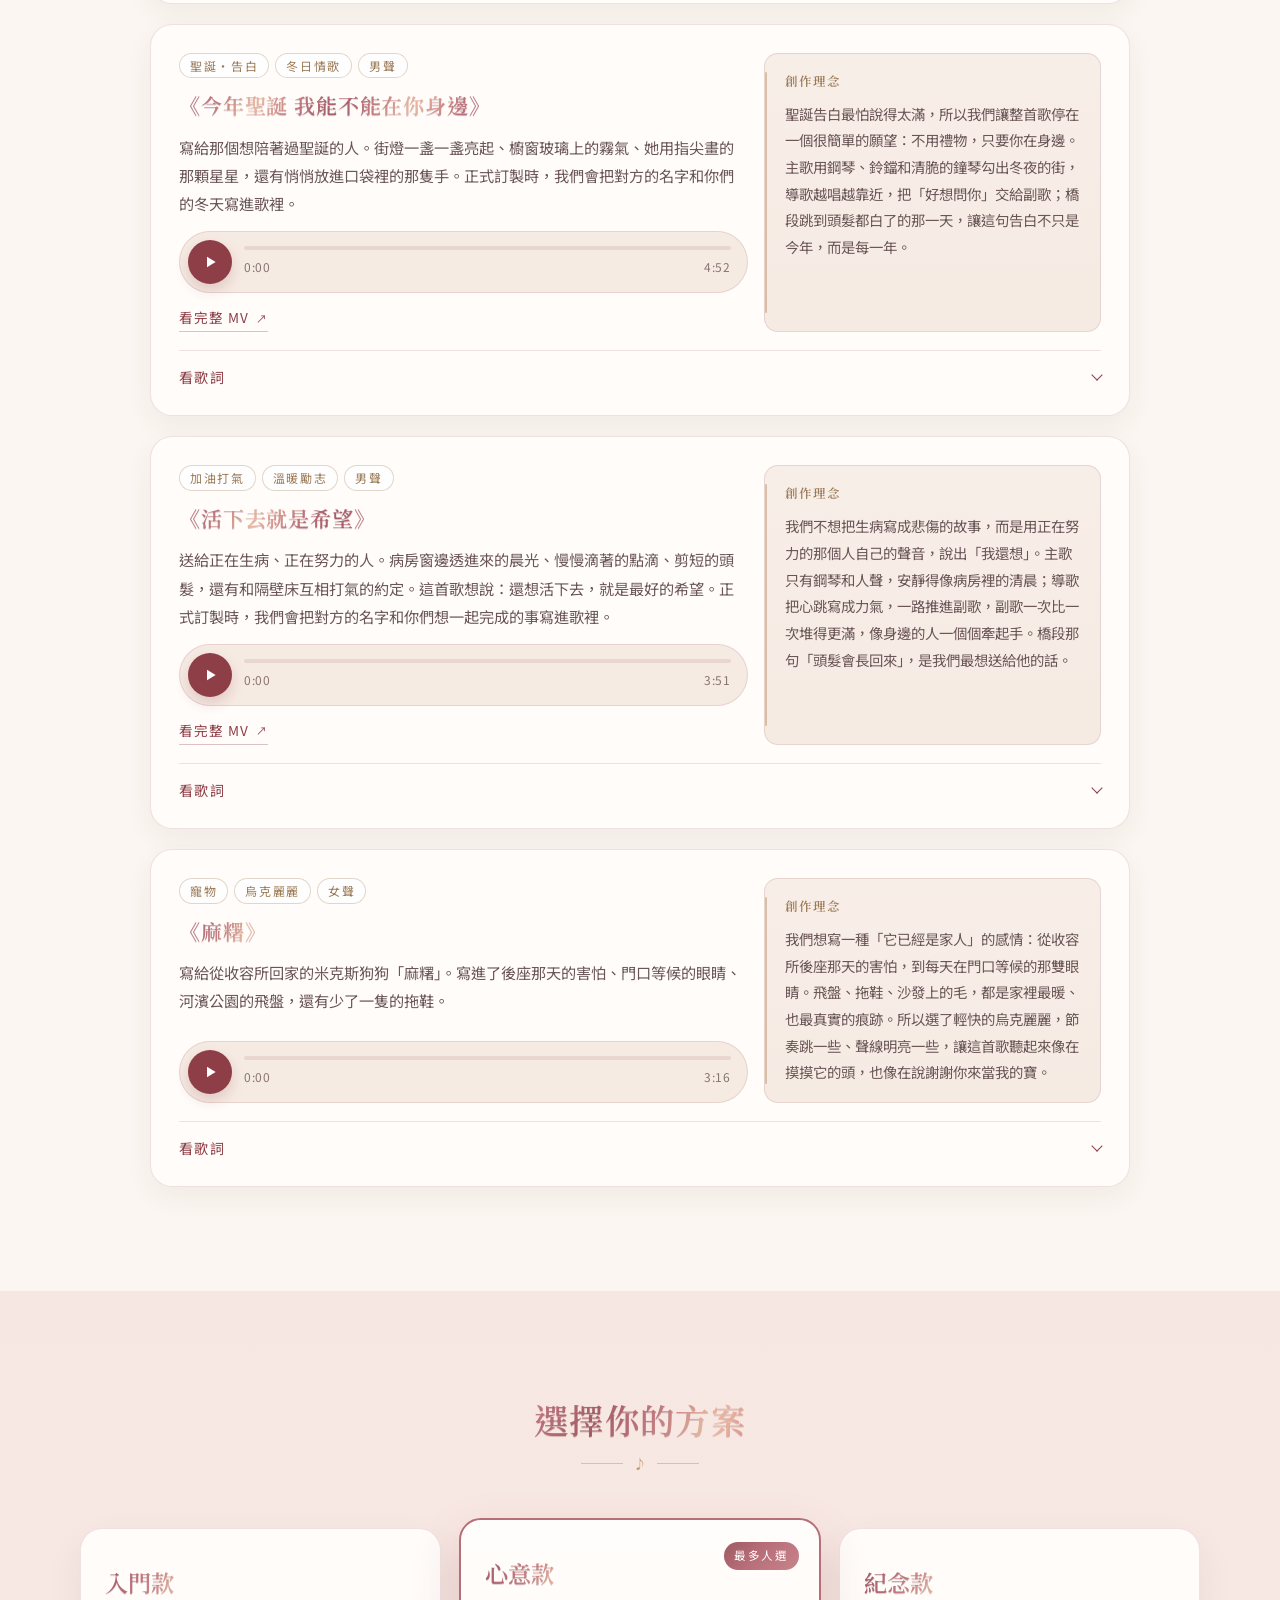
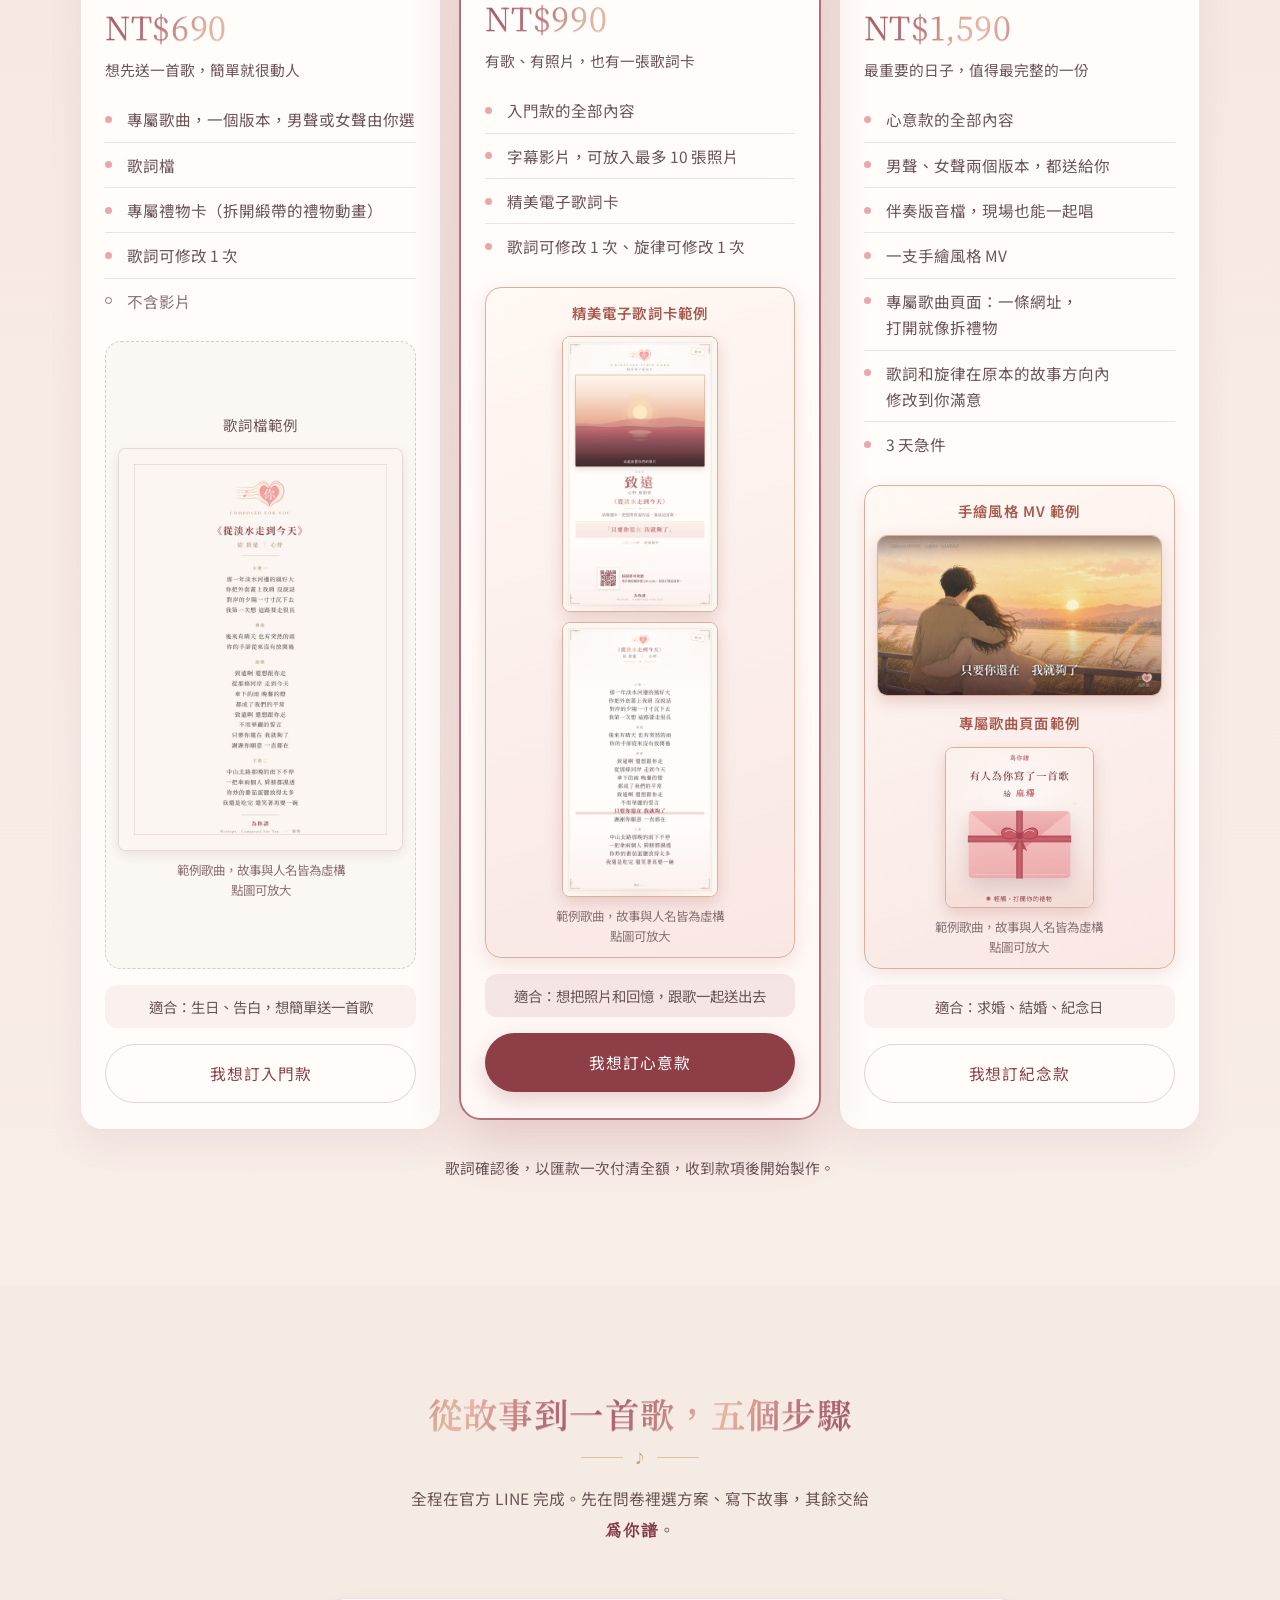
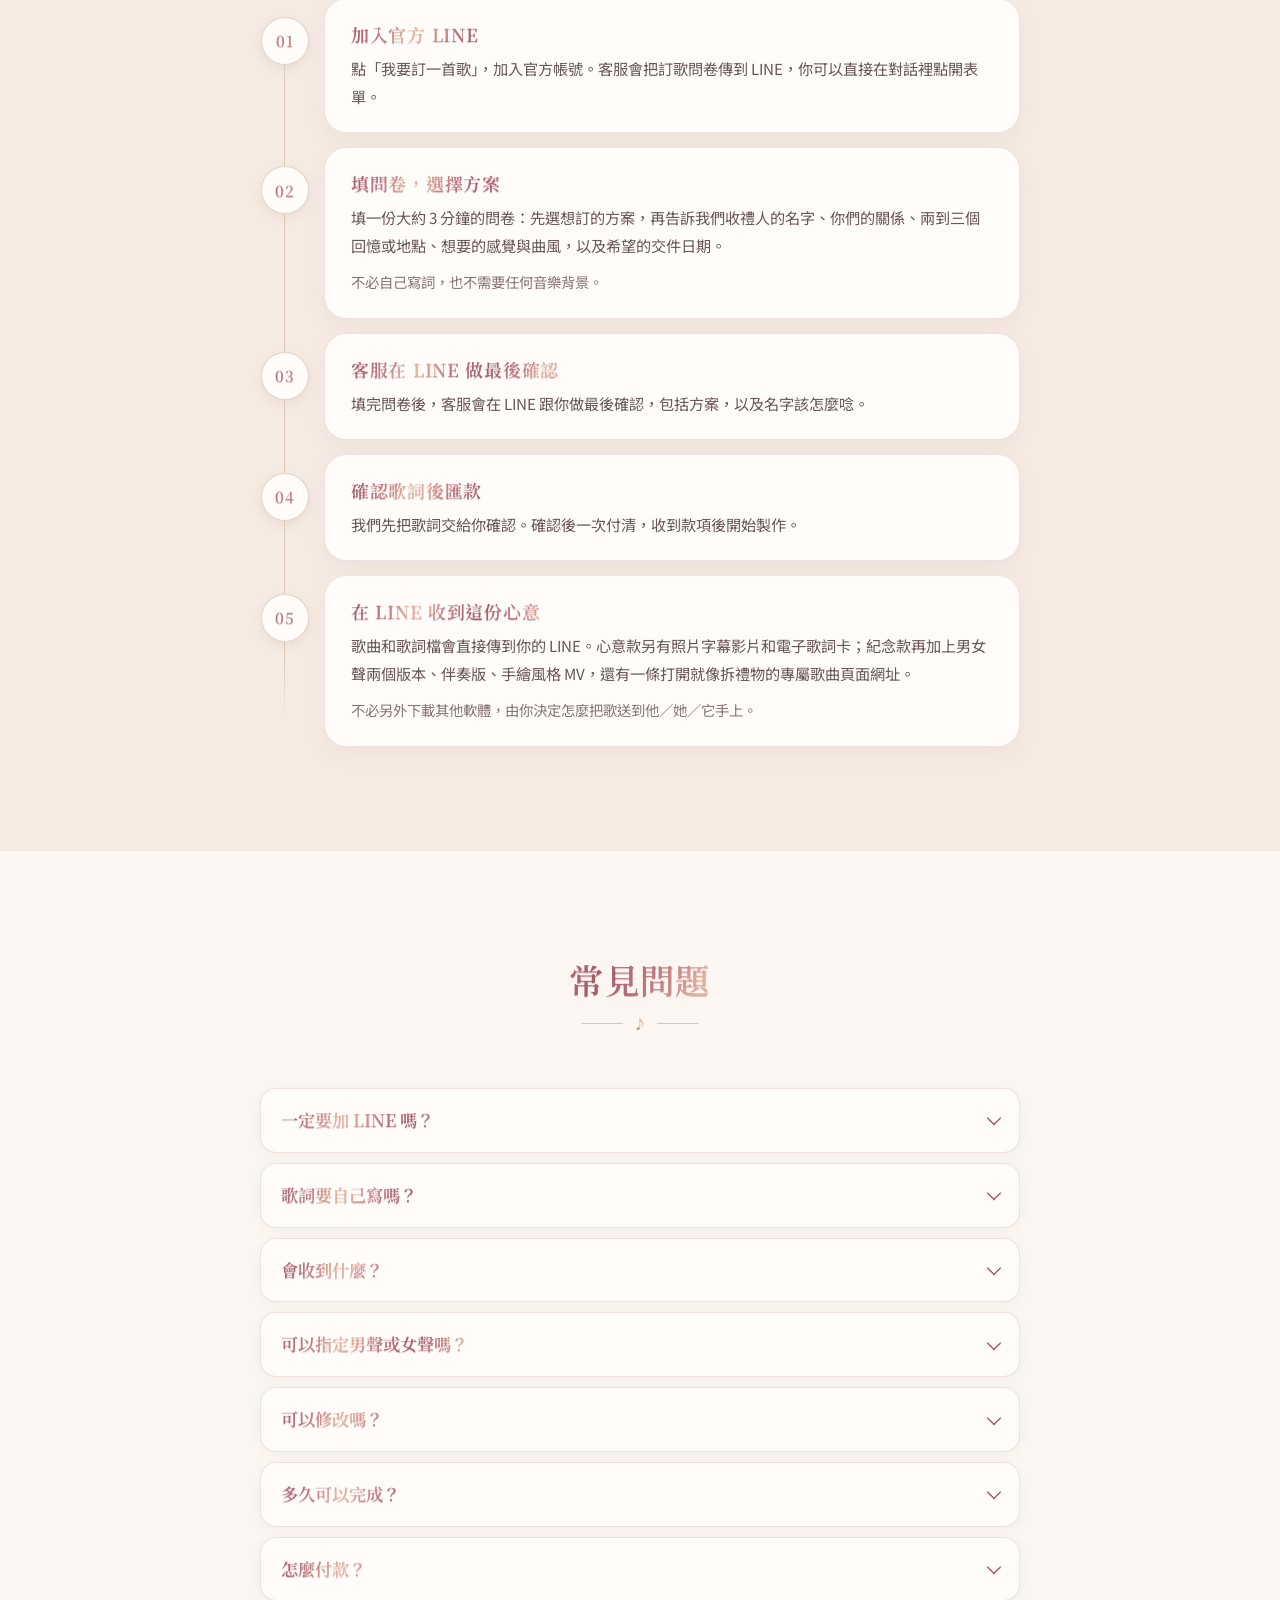
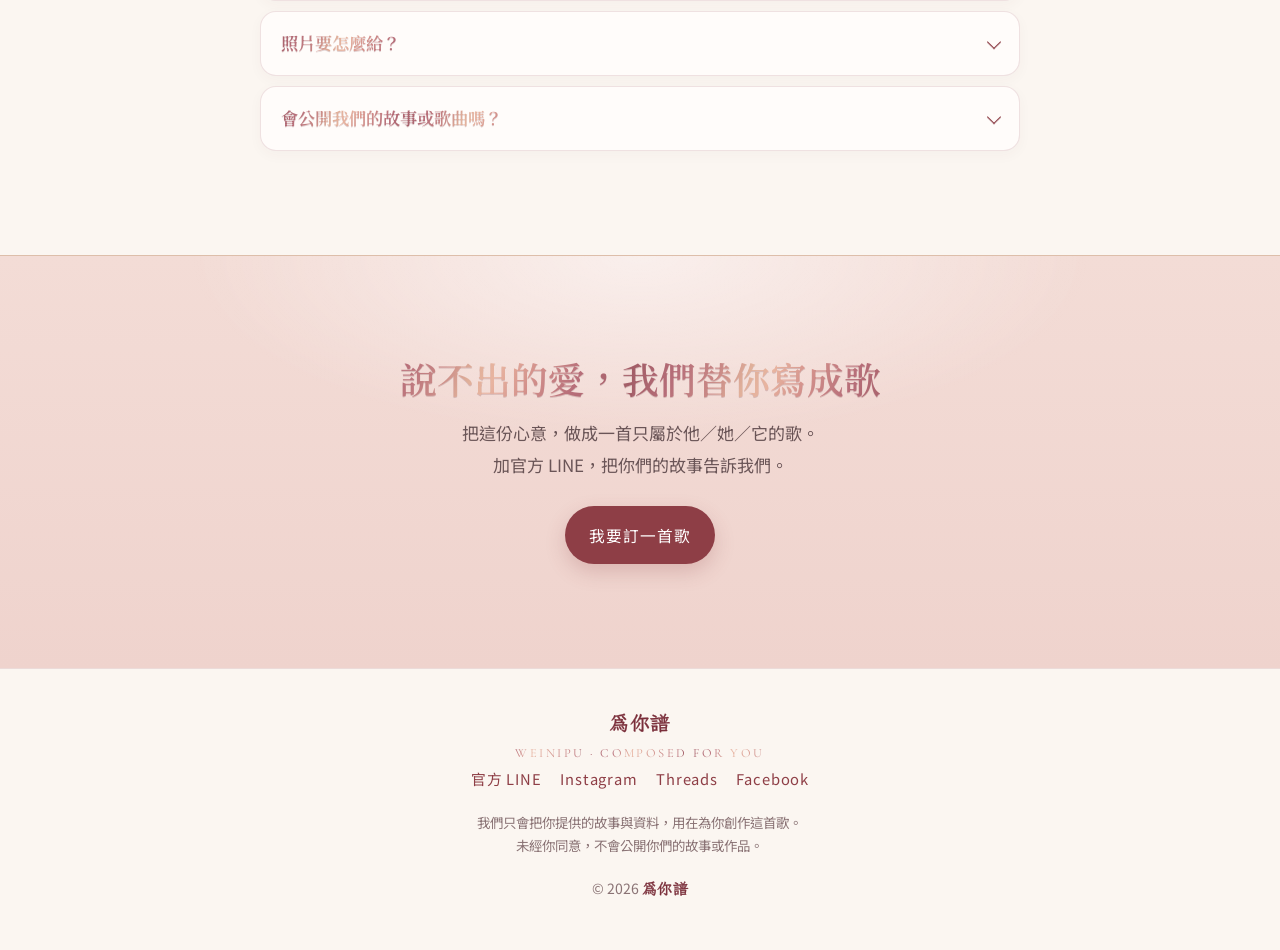
==== commit 45260d5c: "Add GA4 page tracking and LINE click events Install the G-ES0PZV06WK gtag snippet on the site's only" ====
--- a/index.html
+++ b/index.html
@@ -3,6 +3,38 @@
 <head>
   <meta charset="utf-8">
   <meta name="viewport" content="width=device-width, initial-scale=1">
+  <!-- Google tag (gtag.js) -->
+  <script async src="https://www.googletagmanager.com/gtag/js?id=G-ES0PZV06WK"></script>
+  <script>
+    window.dataLayer = window.dataLayer || [];
+    function gtag(){dataLayer.push(arguments);}
+    gtag('js', new Date());
+    gtag('config', 'G-ES0PZV06WK');
+
+    document.addEventListener('click', function (event) {
+      var node = event.target;
+      var link = node && node.closest ? node.closest('a[href]') : null;
+      if (!link || !isLineAddLink(link)) return;
+      gtag('event', 'line_click', {
+        link_url: link.href,
+        page_path: location.pathname + location.search,
+        transport_type: 'beacon'
+      });
+    }, true);
+
+    function isLineAddLink(link) {
+      var raw = (link.getAttribute('href') || '').trim();
+      if (/^line:/i.test(raw)) return true;
+      var href = link.href || raw;
+      if (/^line:/i.test(href)) return true;
+      try {
+        var host = new URL(href, location.href).hostname.toLowerCase().replace(/\.$/, '');
+        return host === 'lin.ee' || host.endsWith('.lin.ee') || host === 'line.me' || host.endsWith('.line.me');
+      } catch (err) {
+        return false;
+      }
+    }
+  </script>
   <title>為你譜 Weinipu｜把你們的故事寫成一首歌</title>
   <meta name="description" content="為你譜幫你把名字、回憶和地點寫成專屬客製化歌曲：生日歌、紀念日、告白、寵物、結婚、班歌都可以。歌曲和歌詞檔直接傳到 LINE。">
   <meta name="theme-color" content="#FBF6F1">
--- a/assets/style.css
+++ b/assets/style.css
@@ -1568,3 +1568,19 @@
   .plans-grid-3 .plan-sample-premium .plan-sample-thumbs { flex-direction: column; align-items: center; }
   .plans-grid-3 .plan-sample-premium .lyric-thumb { width: 55%; max-width: 180px; }
 }
+
+/* 範例歌：看完整 MV 連結（2026-11-27） */
+.sample-mv {
+  align-self: flex-start;
+  display: inline-flex;
+  align-items: center;
+  gap: 6px;
+  font-size: 0.85rem;
+  letter-spacing: 0.08em;
+  color: var(--rose-deep);
+  text-decoration: none;
+  border-bottom: 1px solid rgba(142, 62, 70, 0.3);
+  padding-bottom: 1px;
+}
+.sample-mv::after { content: "↗"; font-size: 0.8em; }
+.sample-mv:hover, .sample-mv:focus-visible { border-bottom-color: var(--rose-deep); }
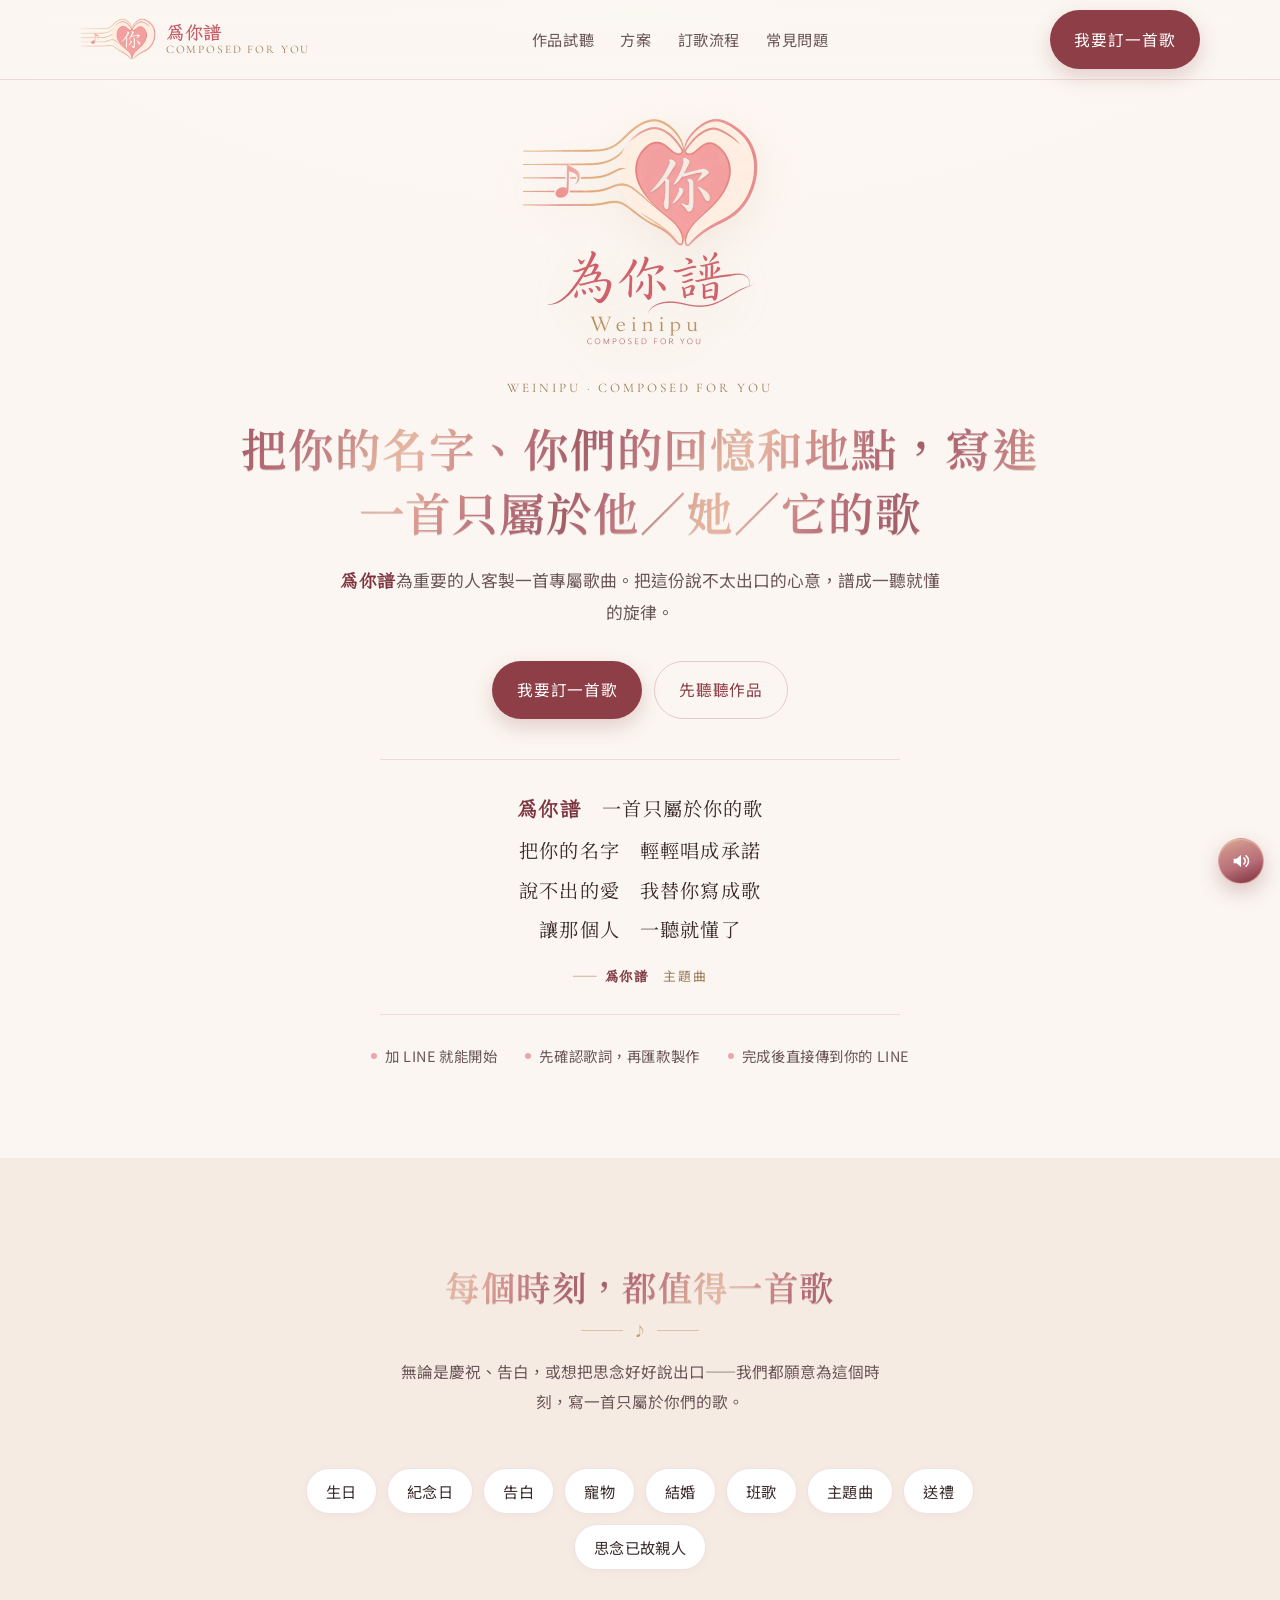
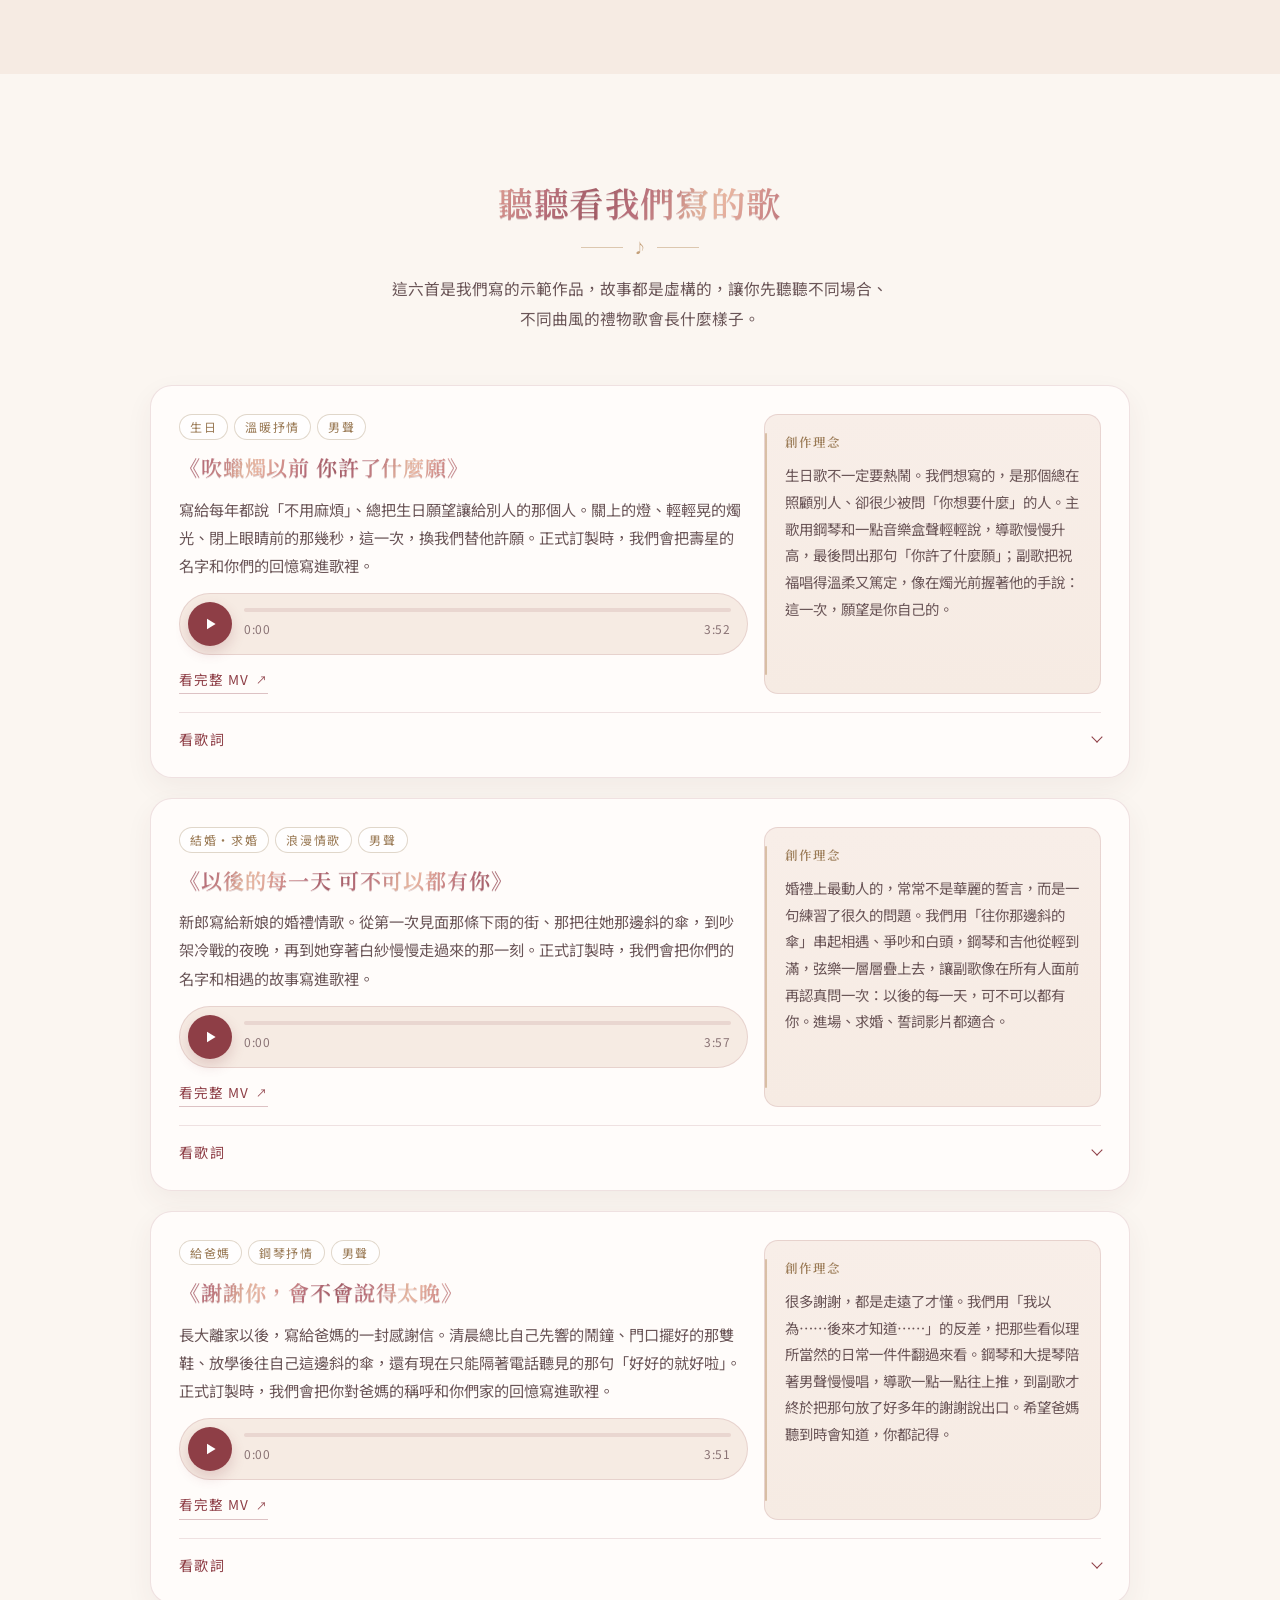
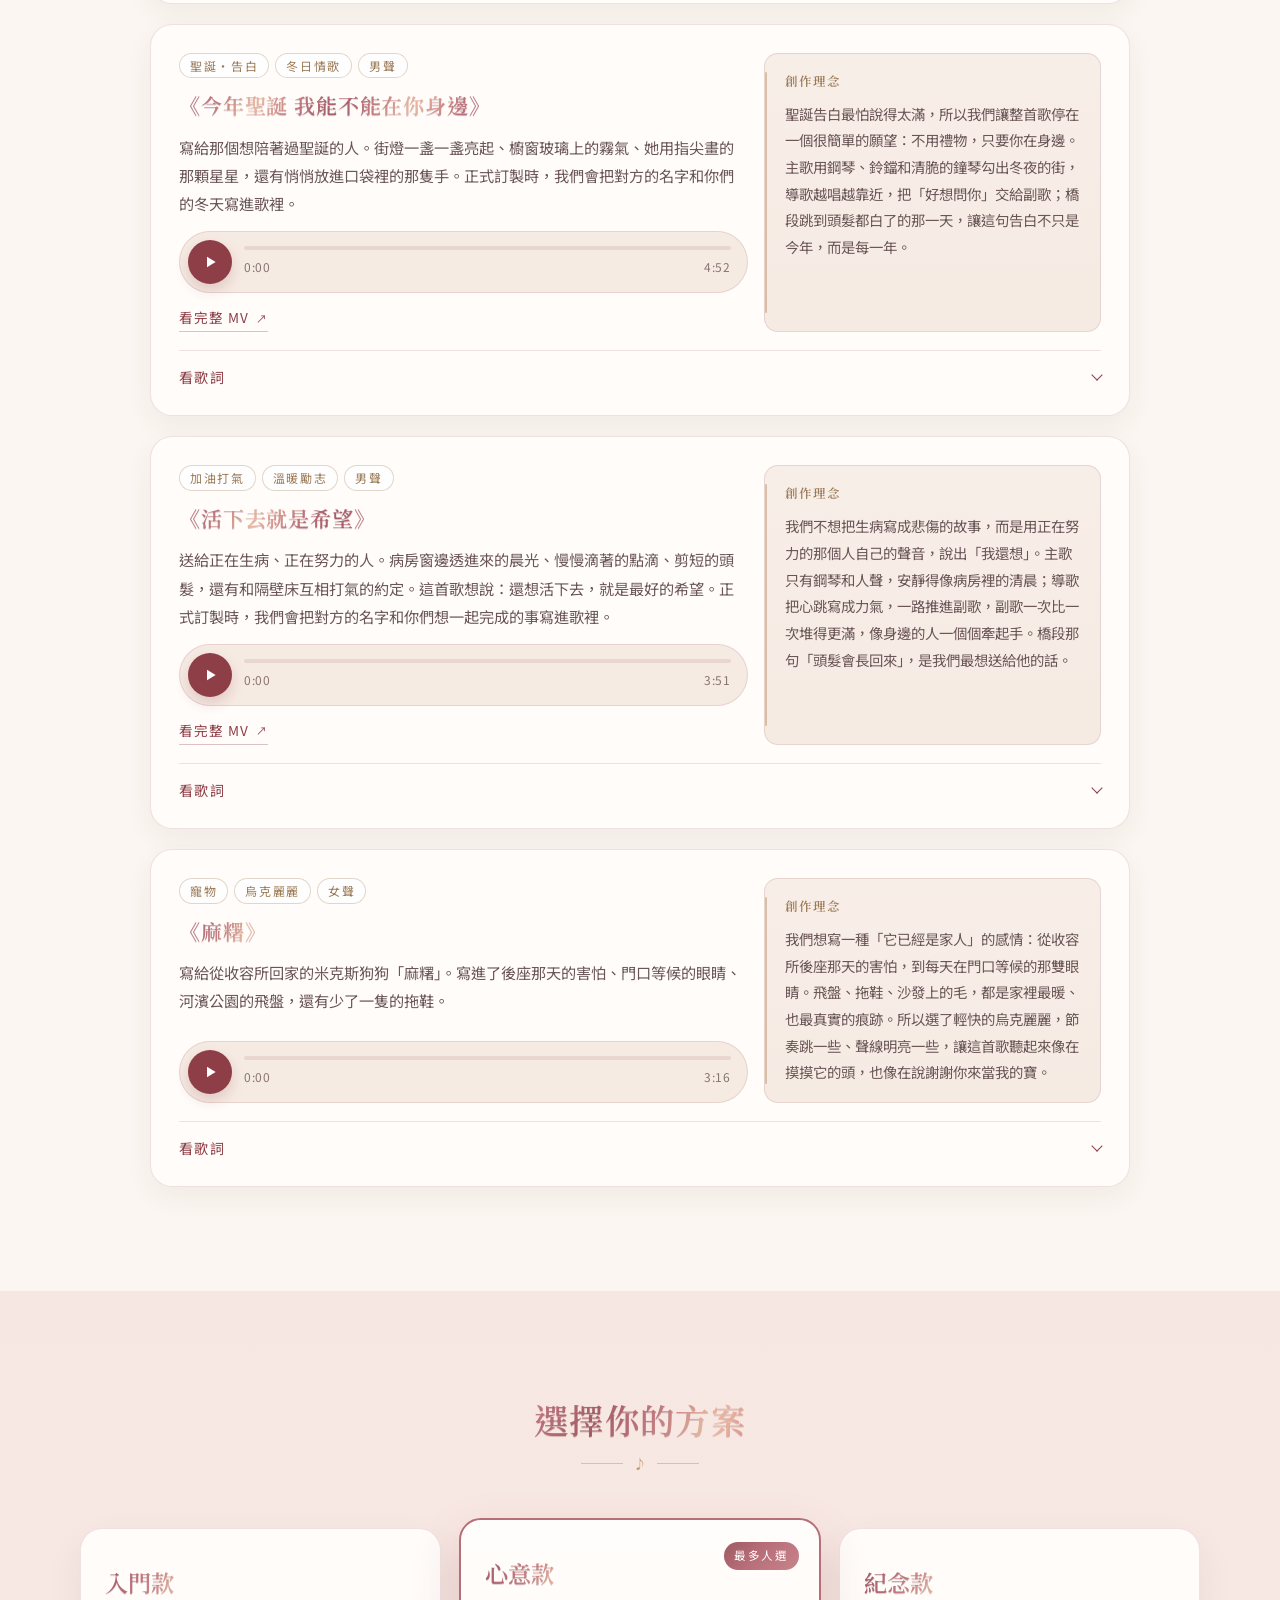
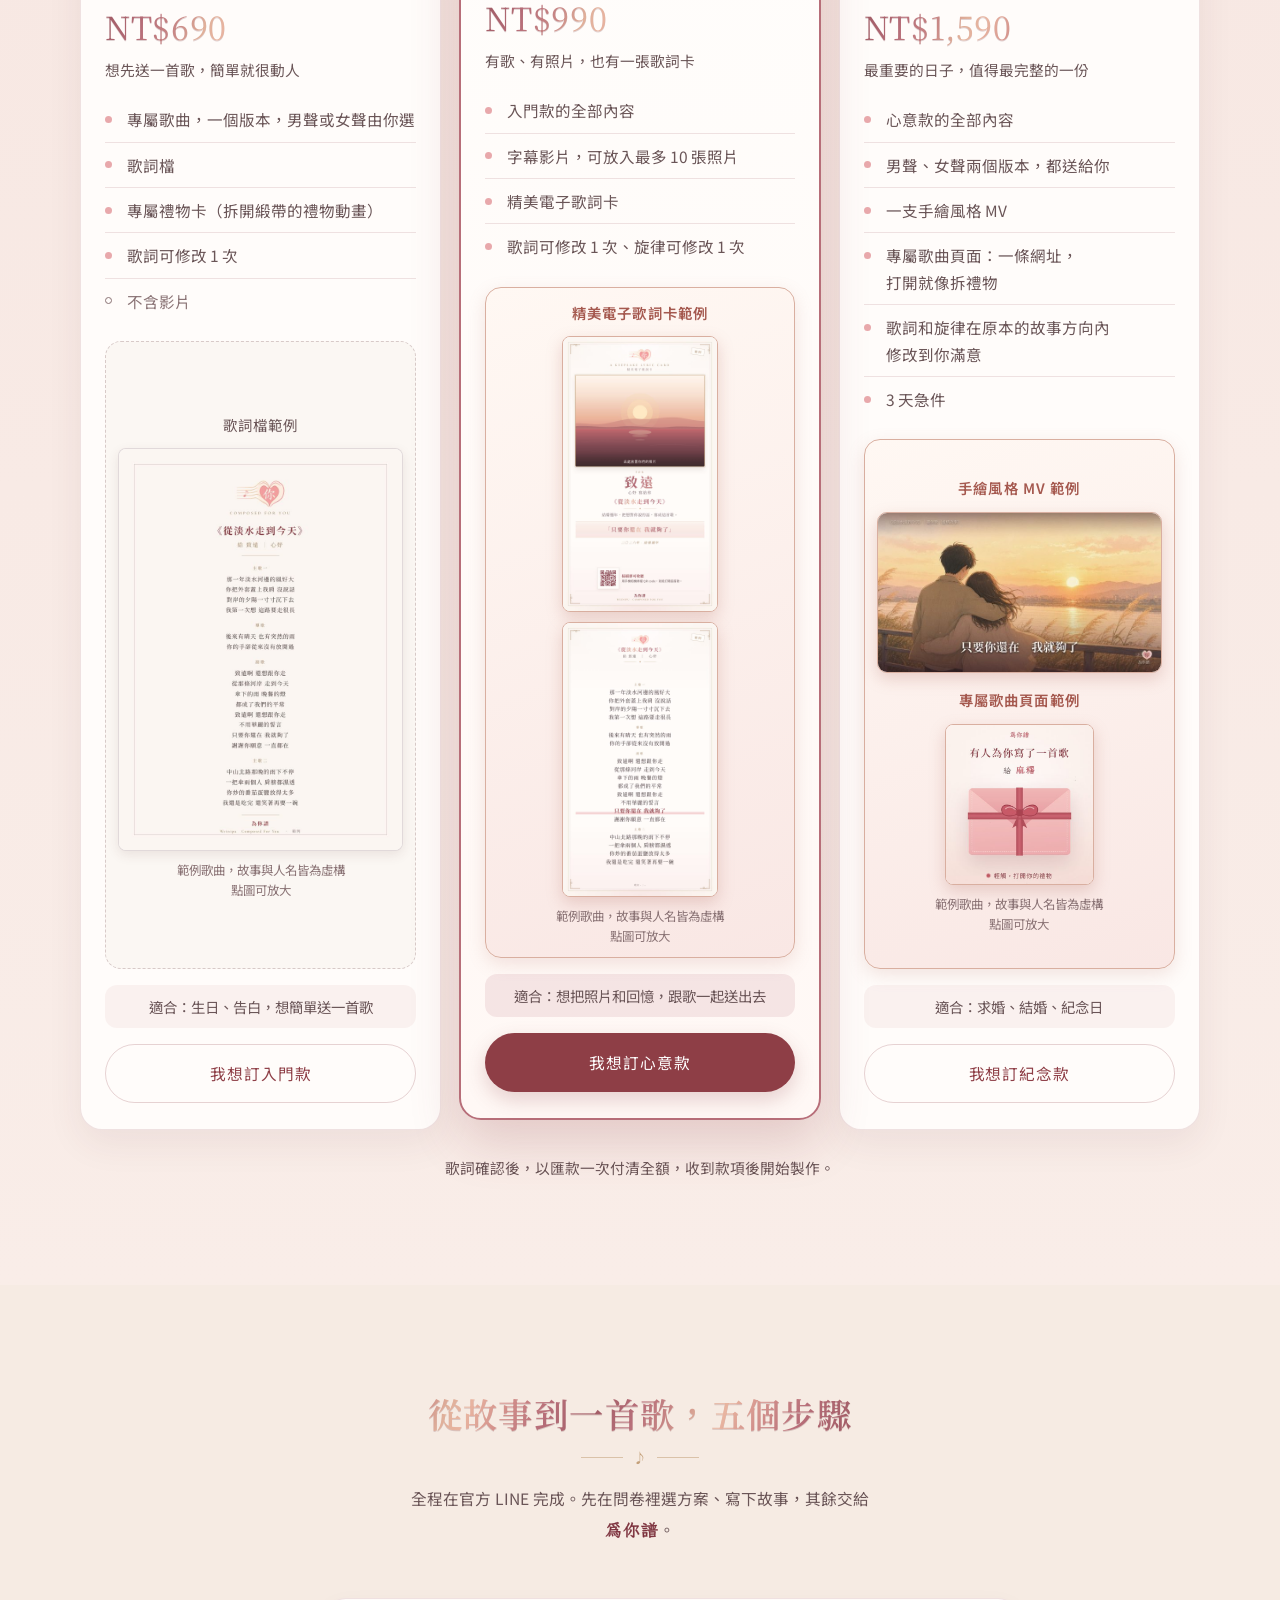
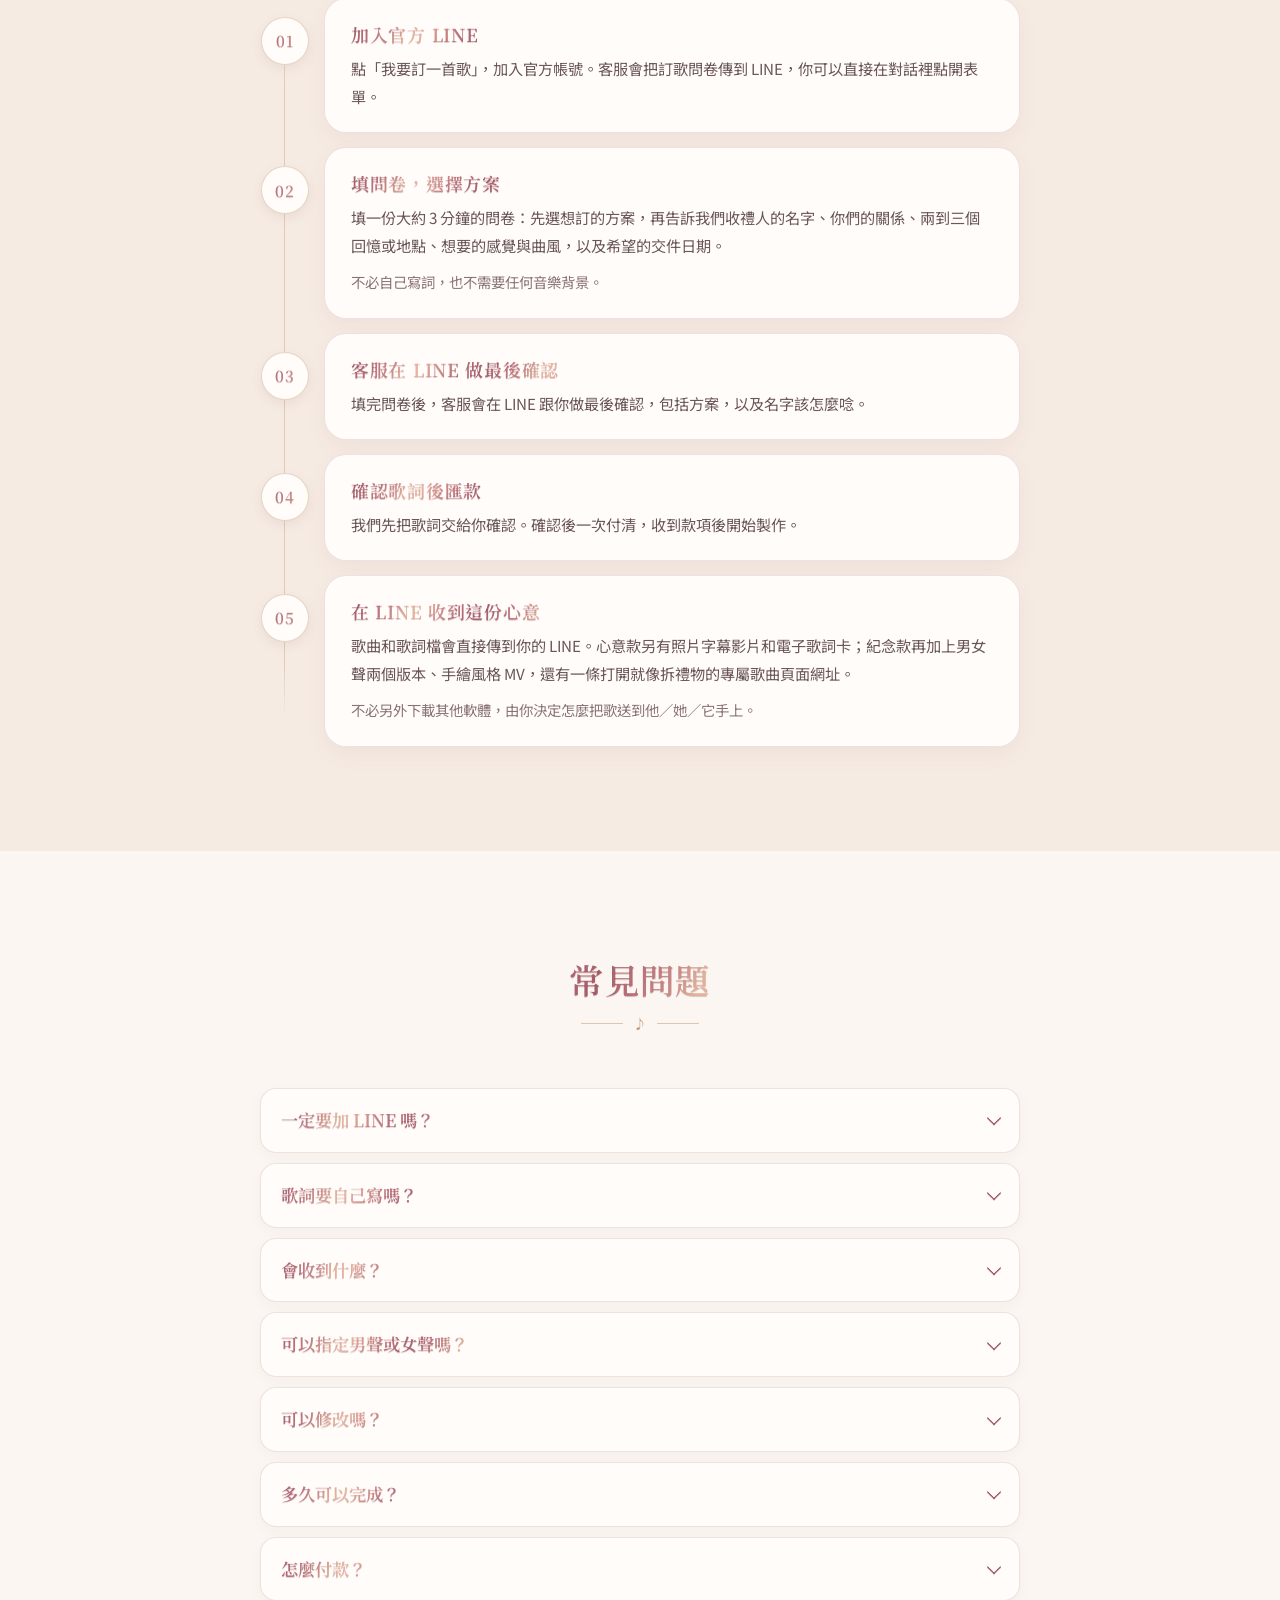
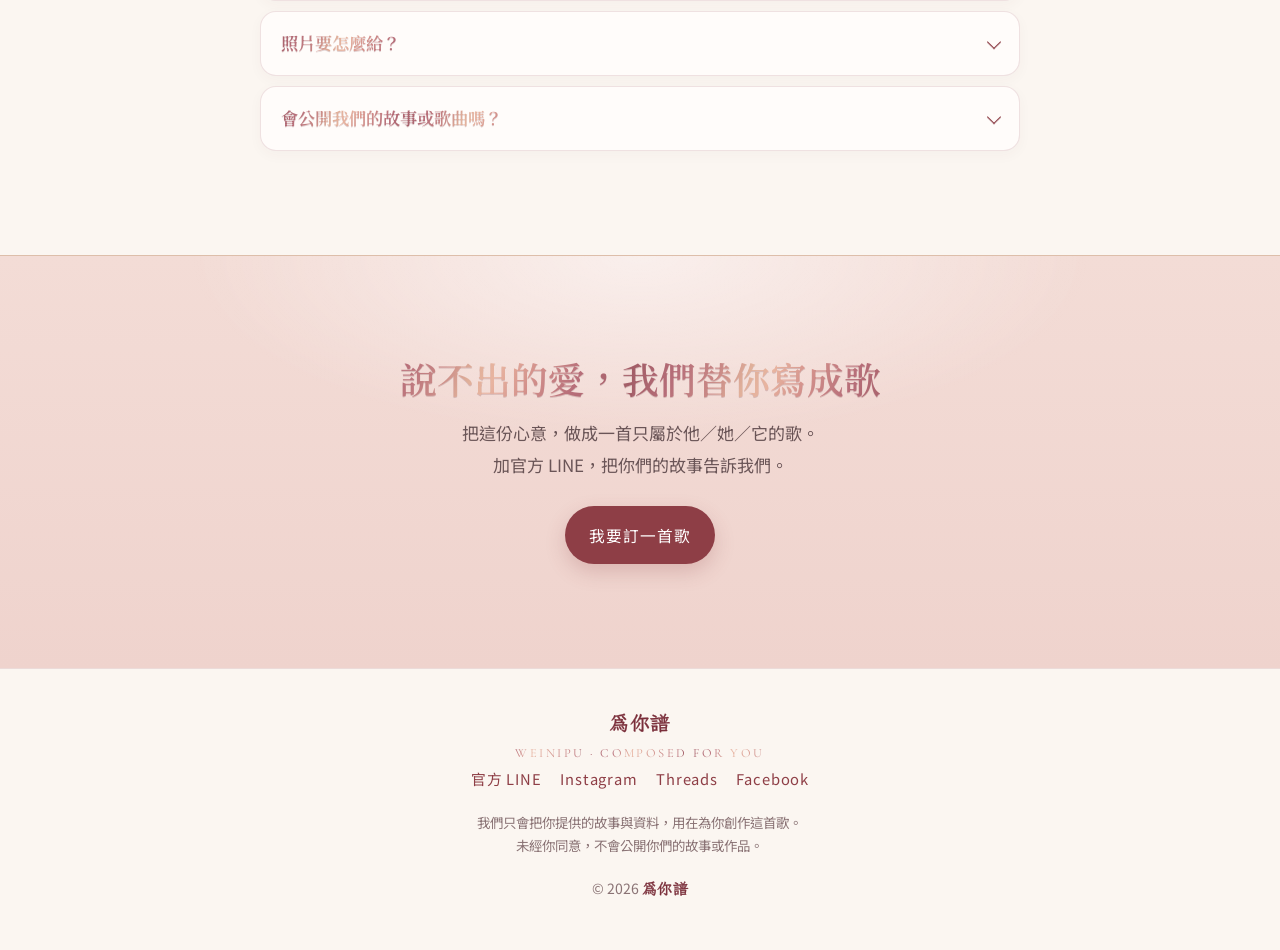
==== commit d621c771: "紀念款移除伴奏版" ====
--- a/index.html
+++ b/index.html
@@ -162,7 +162,7 @@
             "name": "會收到什麼？",
             "acceptedAnswer": {
               "@type": "Answer",
-              "text": "依方案而定，全部都直接傳到你的 LINE。入門款會收到一個版本的歌曲音檔（MP3，男聲或女聲由你選）、歌詞檔和專屬禮物卡，不含影片。心意款再加上可放入最多 10 張照片的字幕影片（MP4）和精美電子歌詞卡。紀念款再加上男聲、女聲兩個版本、伴奏版音檔、一支手繪風格 MV，以及一個專屬歌曲頁面：一條網址，在 LINE 就能直接打開，有拆禮物的封面、歌詞跟著歌聲走的播放器、照片相簿和你想說的話。你不必另外下載其他軟體。"
+              "text": "依方案而定，全部都直接傳到你的 LINE。入門款會收到一個版本的歌曲音檔（MP3，男聲或女聲由你選）、歌詞檔和專屬禮物卡，不含影片。心意款再加上可放入最多 10 張照片的字幕影片（MP4）和精美電子歌詞卡。紀念款再加上男聲、女聲兩個版本、一支手繪風格 MV，以及一個專屬歌曲頁面：一條網址，在 LINE 就能直接打開，有拆禮物的封面、歌詞跟著歌聲走的播放器、照片相簿和你想說的話。你不必另外下載其他軟體。"
             }
           },
           {
@@ -857,7 +857,6 @@
             <ul>
               <li>心意款的全部內容</li>
               <li>男聲、女聲兩個版本，都送給你</li>
-              <li>伴奏版音檔，現場也能一起唱</li>
               <li>一支手繪風格 MV</li>
               <li>專屬歌曲頁面：一條網址，<span class="nowrap">打開就像拆禮物</span></li>
               <li>歌詞和旋律在原本的故事方向內<span class="nowrap">修改到你滿意</span></li>
@@ -910,7 +909,7 @@
           <li class="step">
             <div class="step-num">05</div>
             <h3>在 LINE 收到這份心意</h3>
-            <p>歌曲和歌詞檔會直接傳到你的 LINE。心意款另有照片字幕影片和電子歌詞卡；紀念款再加上男女聲兩個版本、伴奏版、手繪風格 MV，還有一條打開就像拆禮物的專屬歌曲頁面網址。</p>
+            <p>歌曲和歌詞檔會直接傳到你的 LINE。心意款另有照片字幕影片和電子歌詞卡；紀念款再加上男女聲兩個版本、手繪風格 MV，還有一條打開就像拆禮物的專屬歌曲頁面網址。</p>
             <p class="step-note">不必另外下載其他軟體，由你決定怎麼把歌送到<span class="nowrap">他／她／它</span>手上。</p>
           </li>
         </ol>
@@ -934,7 +933,7 @@
           </details>
           <details class="faq-item">
             <summary>會收到什麼？</summary>
-            <p>依方案而定，全部都直接傳到你的 LINE。入門款會收到一個版本的歌曲音檔（MP3，男聲或女聲由你選）、歌詞檔和專屬禮物卡，不含影片。心意款再加上可放入最多 10 張照片的字幕影片（MP4）和精美電子歌詞卡。紀念款再加上男聲、女聲兩個版本、伴奏版音檔、一支手繪風格 MV，以及一個專屬歌曲頁面：一條網址，在 LINE 就能直接打開，有拆禮物的封面、歌詞跟著歌聲走的播放器、照片相簿和你想說的話。你不必另外下載其他軟體。</p>
+            <p>依方案而定，全部都直接傳到你的 LINE。入門款會收到一個版本的歌曲音檔（MP3，男聲或女聲由你選）、歌詞檔和專屬禮物卡，不含影片。心意款再加上可放入最多 10 張照片的字幕影片（MP4）和精美電子歌詞卡。紀念款再加上男聲、女聲兩個版本、一支手繪風格 MV，以及一個專屬歌曲頁面：一條網址，在 LINE 就能直接打開，有拆禮物的封面、歌詞跟著歌聲走的播放器、照片相簿和你想說的話。你不必另外下載其他軟體。</p>
           </details>
           <details class="faq-item">
             <summary>可以指定男聲或女聲嗎？</summary>
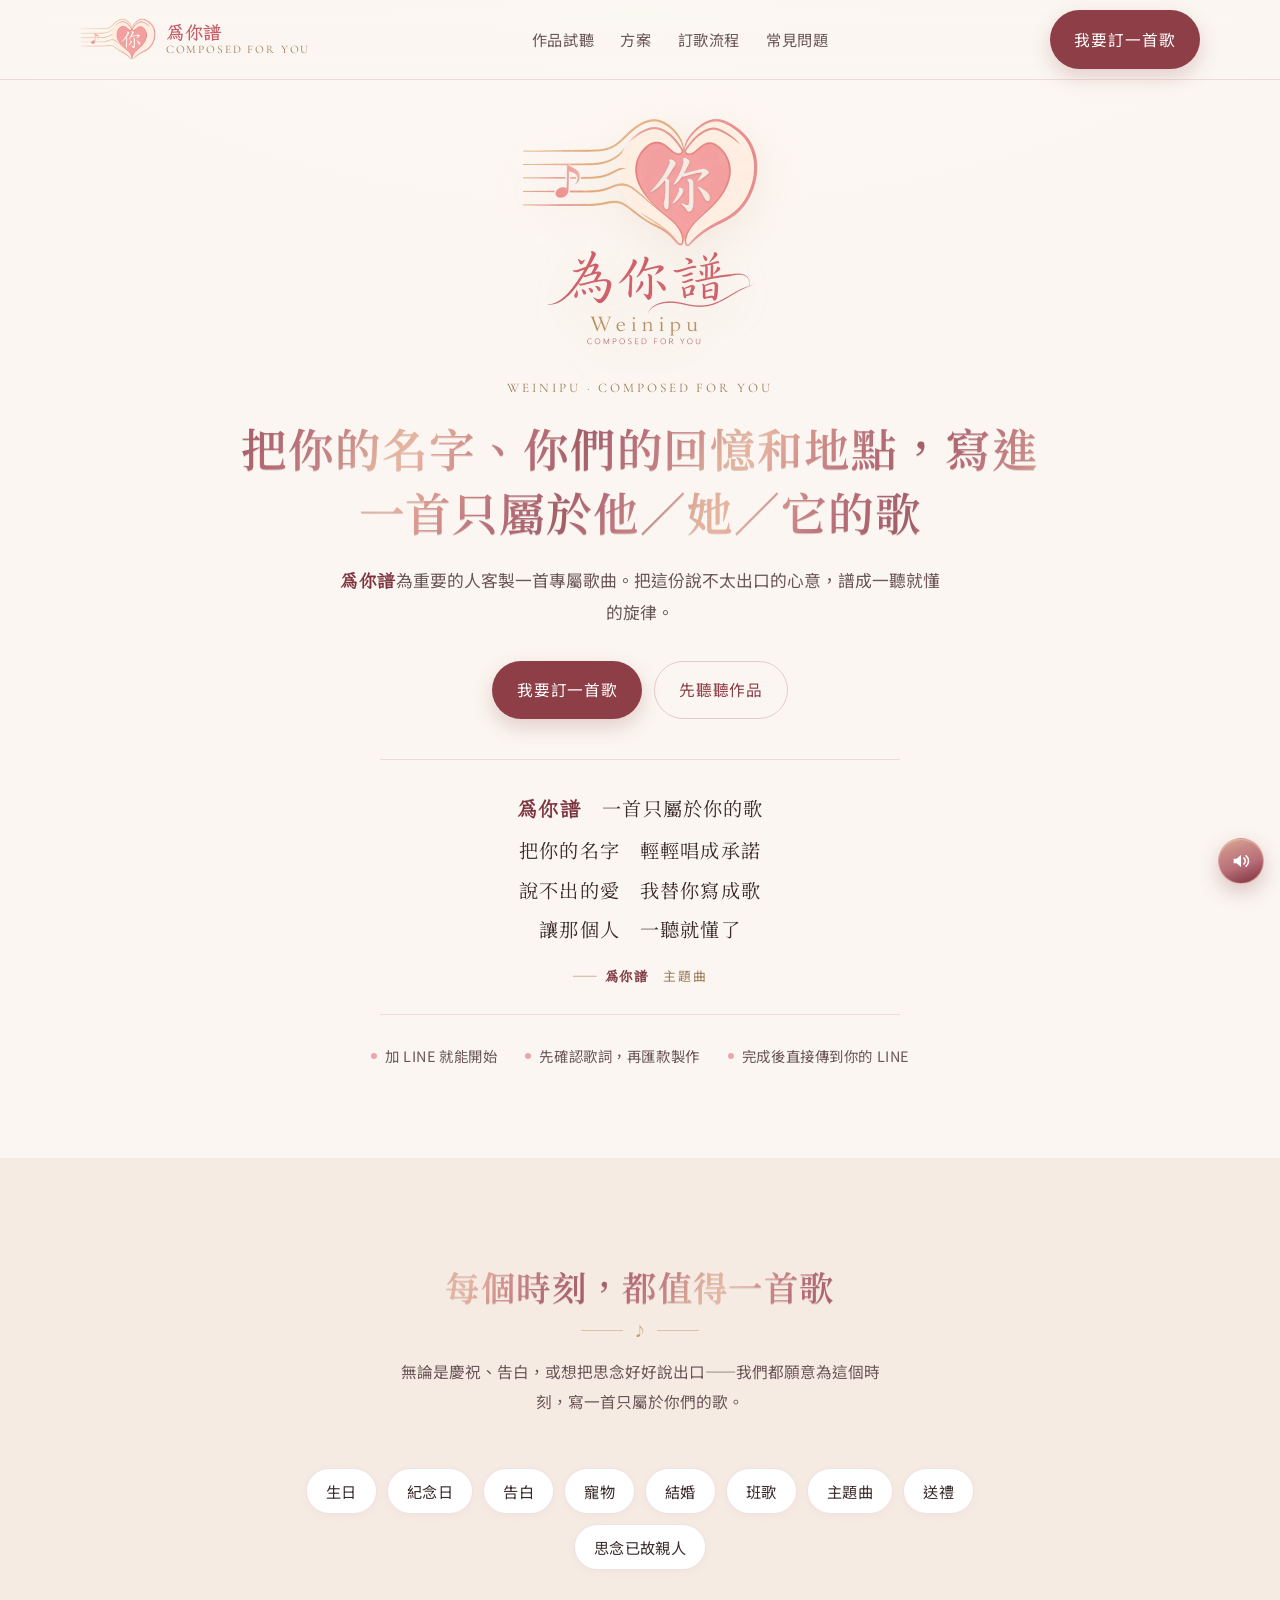
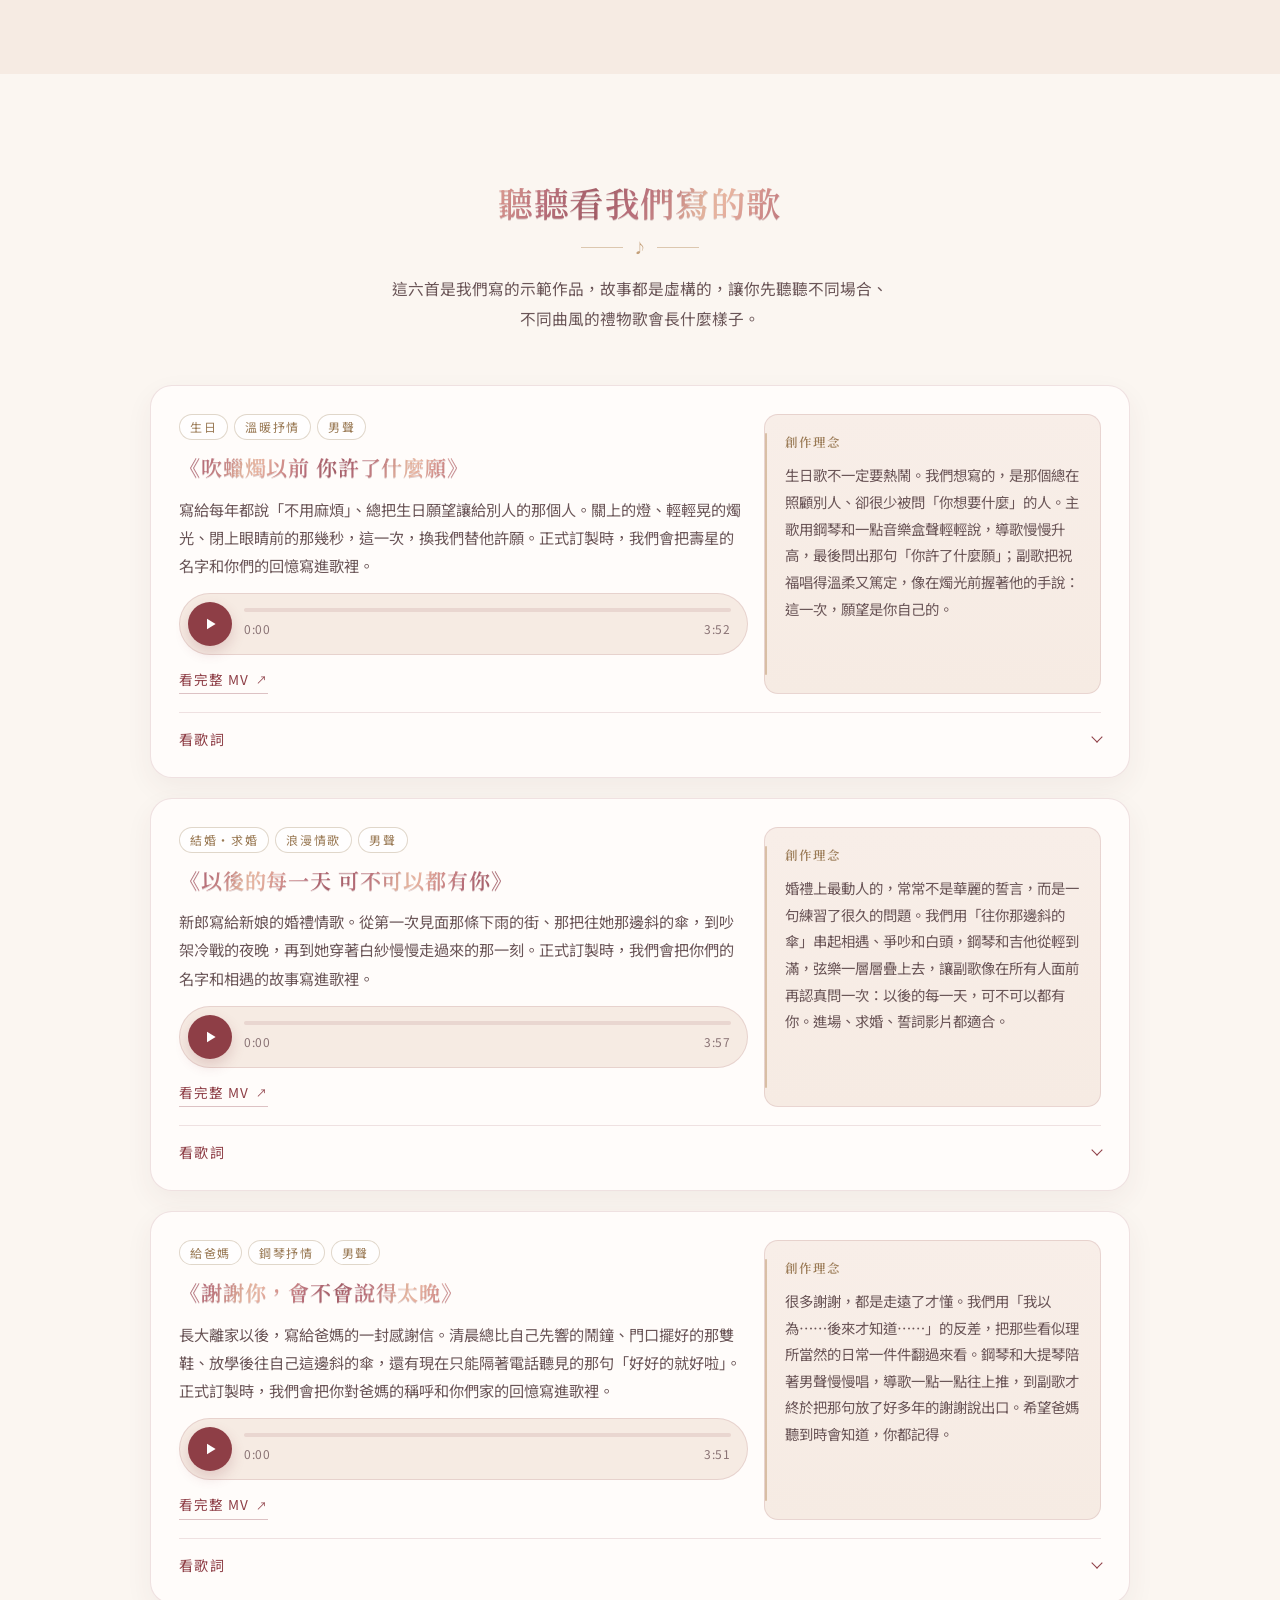
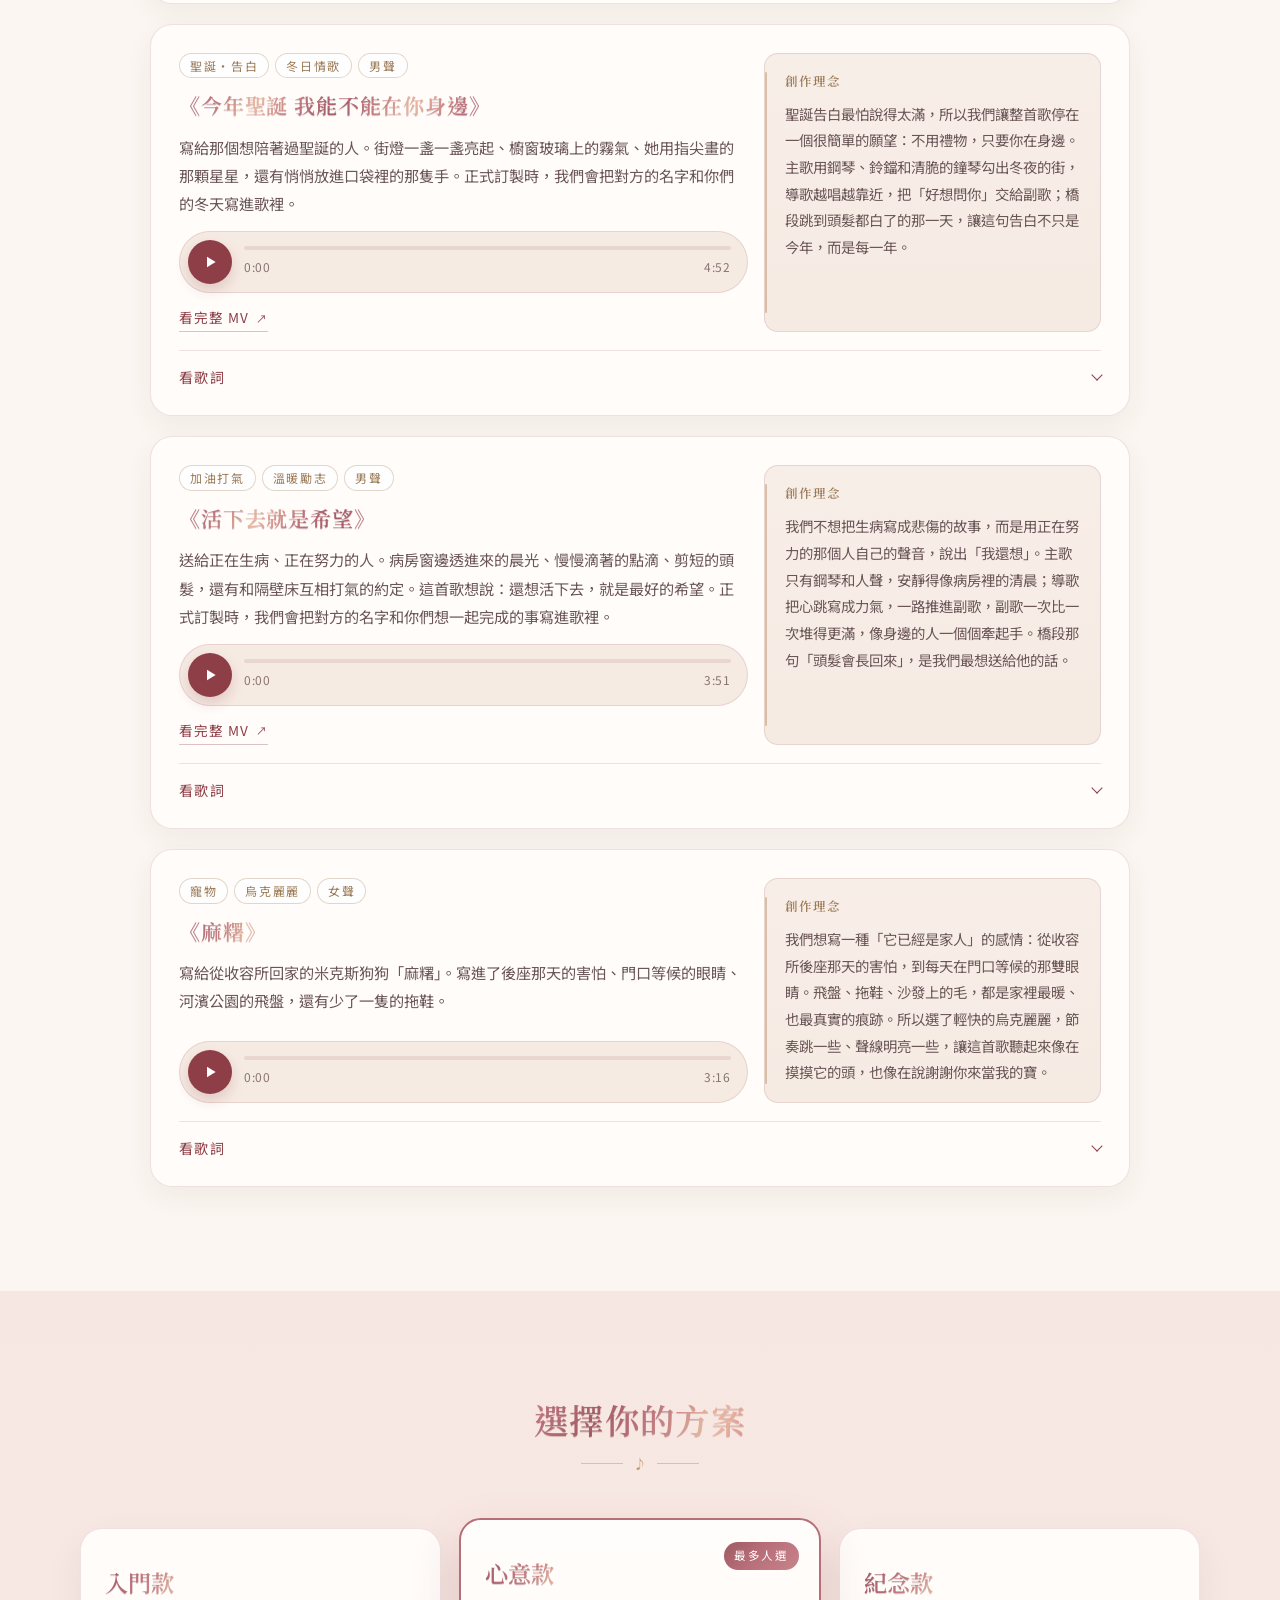
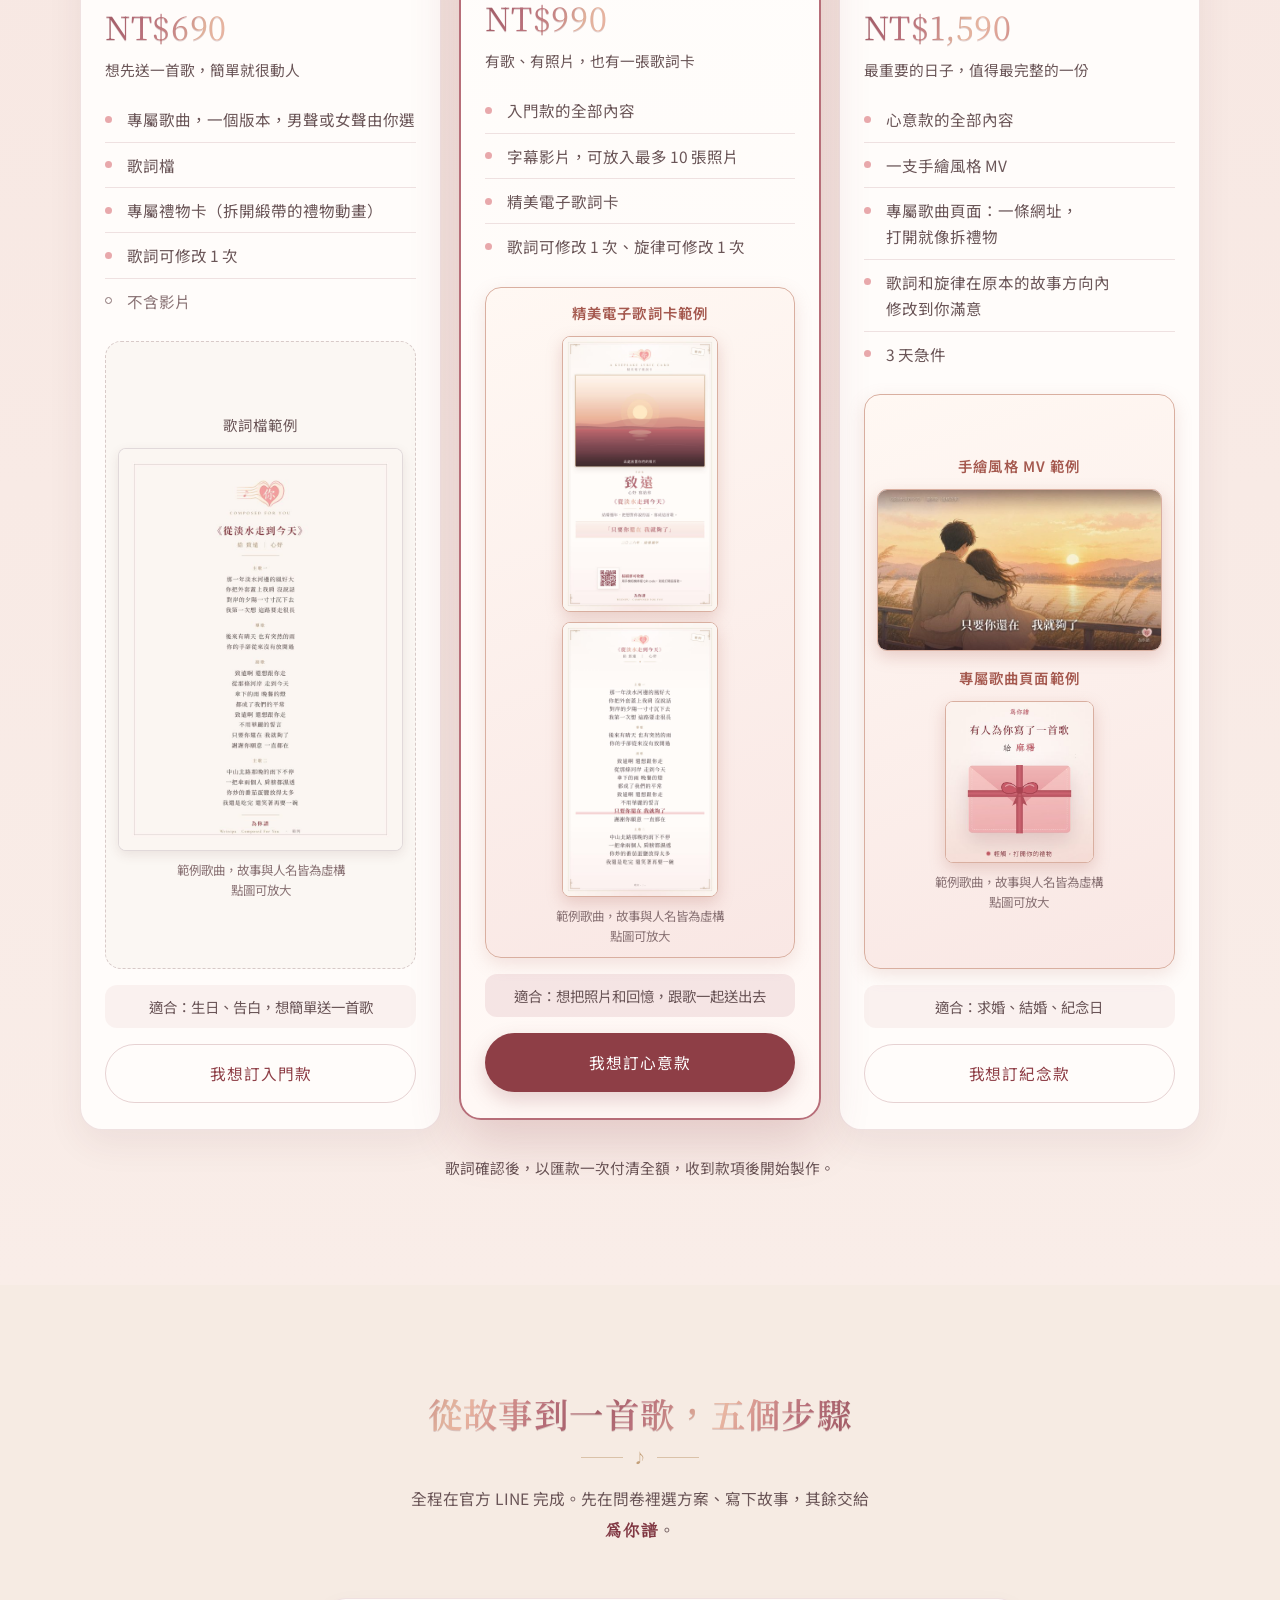
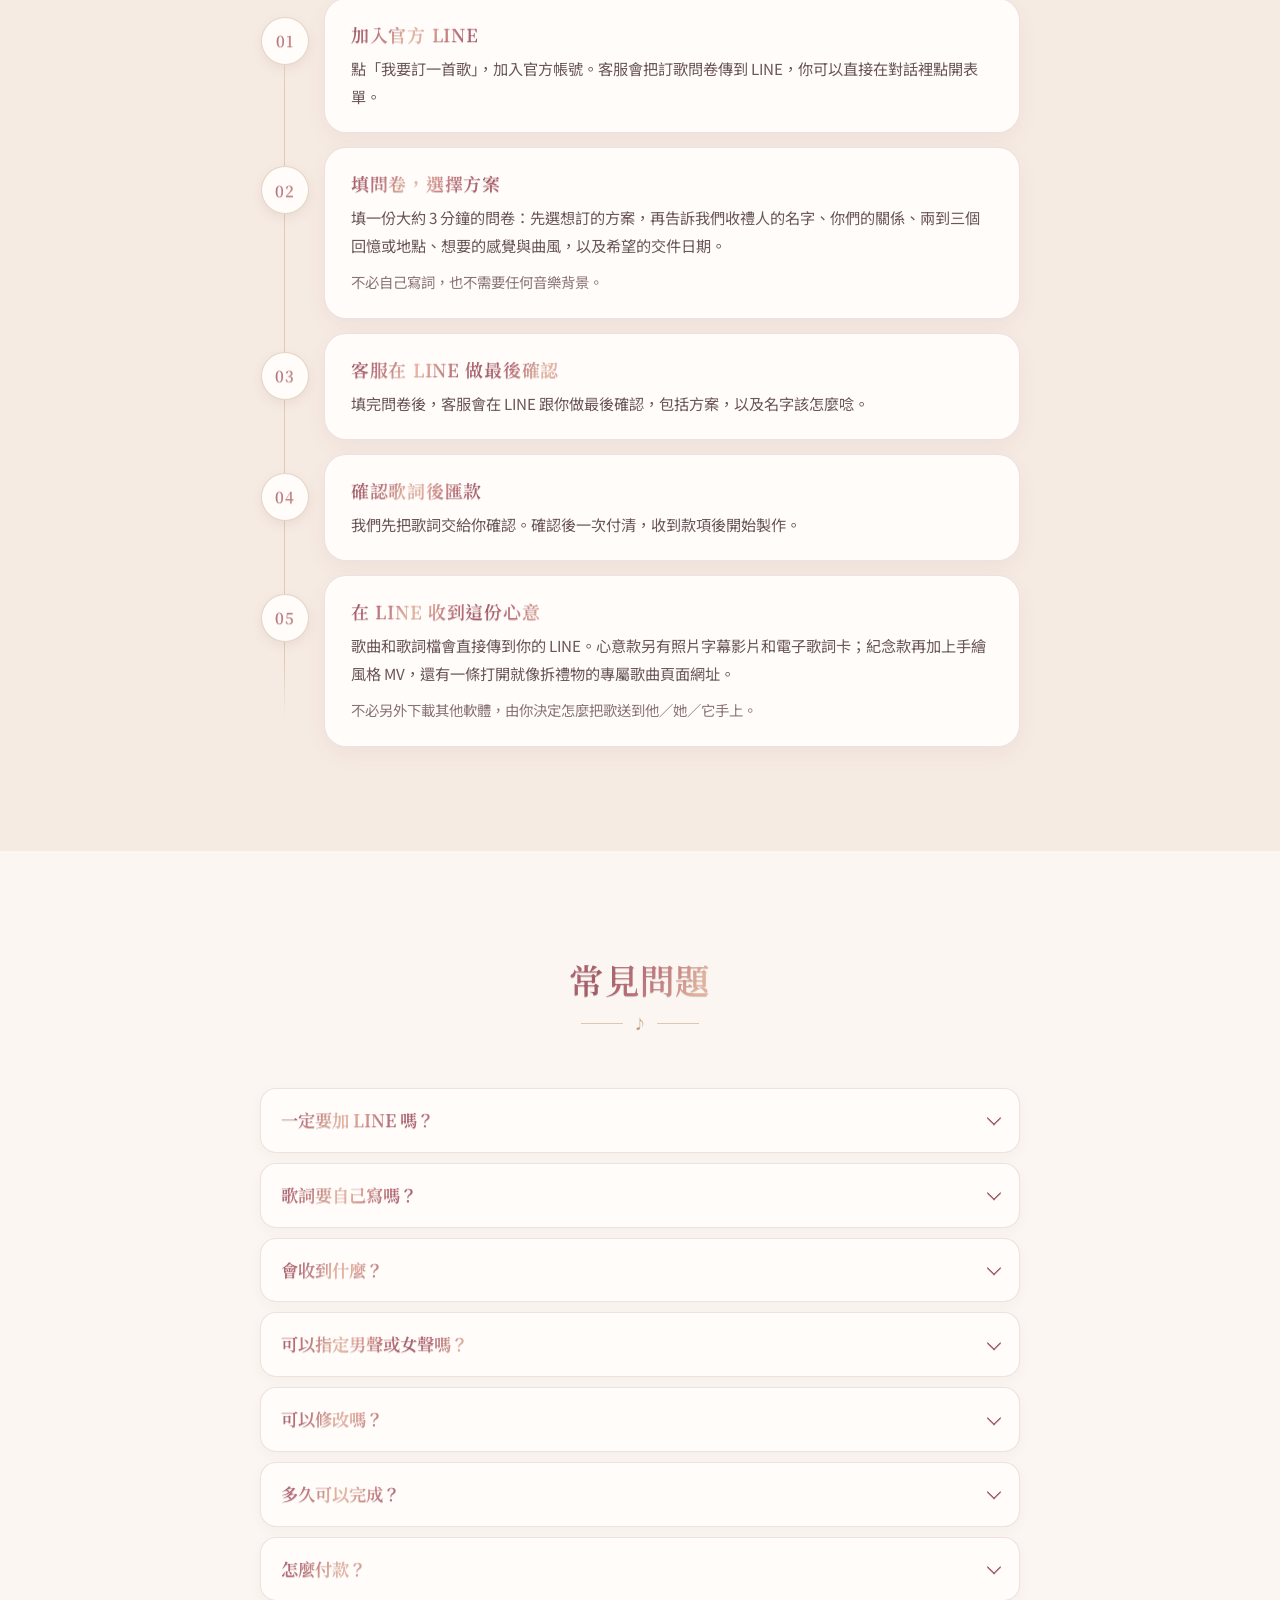
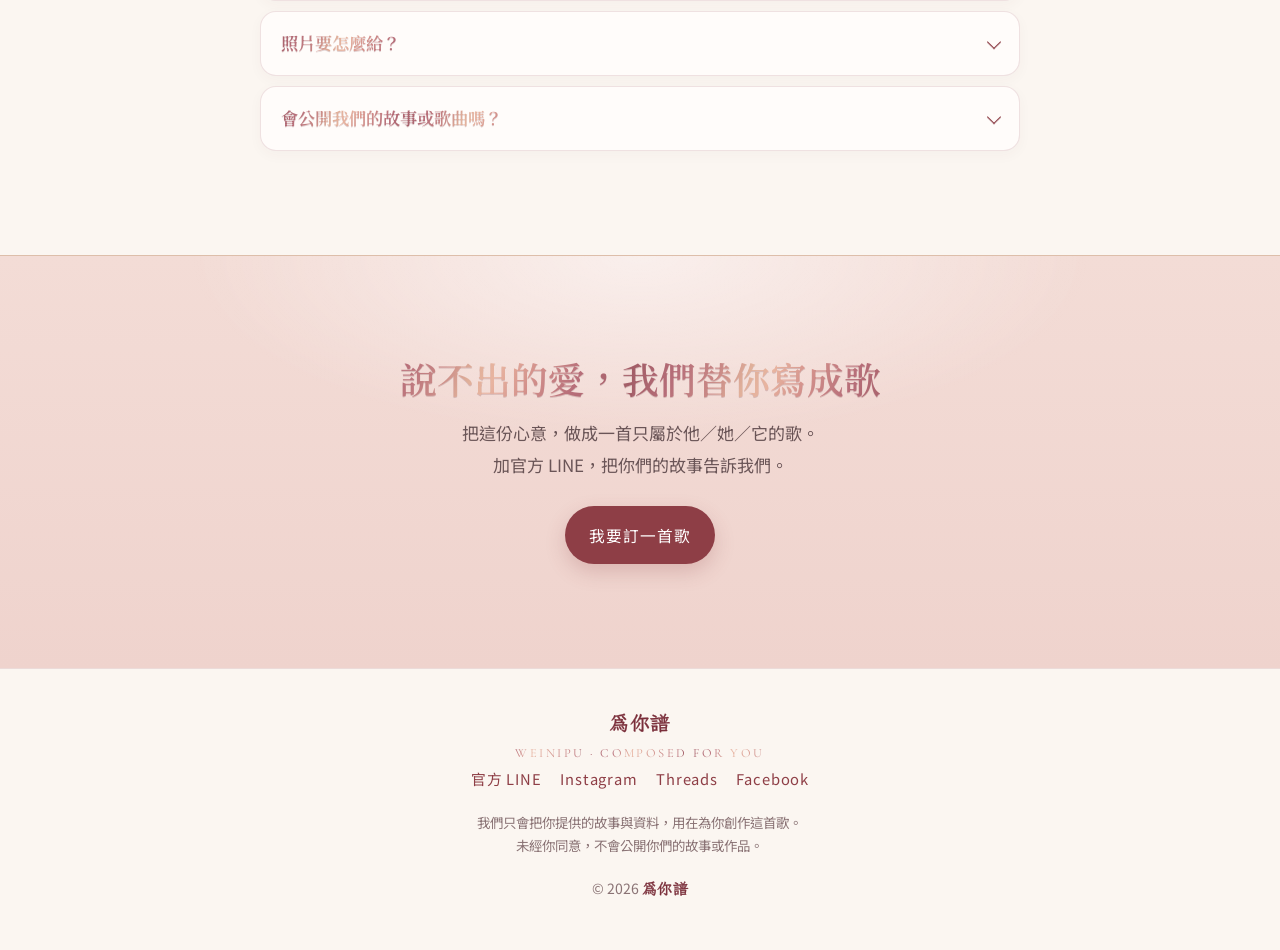
==== commit dbbd56ce: "紀念款改成一個版本" ====
--- a/index.html
+++ b/index.html
@@ -162,7 +162,7 @@
             "name": "會收到什麼？",
             "acceptedAnswer": {
               "@type": "Answer",
-              "text": "依方案而定，全部都直接傳到你的 LINE。入門款會收到一個版本的歌曲音檔（MP3，男聲或女聲由你選）、歌詞檔和專屬禮物卡，不含影片。心意款再加上可放入最多 10 張照片的字幕影片（MP4）和精美電子歌詞卡。紀念款再加上男聲、女聲兩個版本、一支手繪風格 MV，以及一個專屬歌曲頁面：一條網址，在 LINE 就能直接打開，有拆禮物的封面、歌詞跟著歌聲走的播放器、照片相簿和你想說的話。你不必另外下載其他軟體。"
+              "text": "依方案而定，全部都直接傳到你的 LINE。入門款會收到一個版本的歌曲音檔（MP3，男聲或女聲由你選）、歌詞檔和專屬禮物卡，不含影片。心意款再加上可放入最多 10 張照片的字幕影片（MP4）和精美電子歌詞卡。紀念款再加上一支手繪風格 MV，以及一個專屬歌曲頁面：一條網址，在 LINE 就能直接打開，有拆禮物的封面、歌詞跟著歌聲走的播放器、照片相簿和你想說的話。你不必另外下載其他軟體。"
             }
           },
           {
@@ -170,7 +170,7 @@
             "name": "可以指定男聲或女聲嗎？",
             "acceptedAnswer": {
               "@type": "Answer",
-              "text": "可以。入門款和心意款是一個版本，男聲或女聲由你選；紀念款則是男聲、女聲兩個版本，都送給你。方案請先在問卷裡選擇，客服會在 LINE 做最後確認，並確認名字該怎麼唸。"
+              "text": "可以。每個方案都是一個版本，男聲或女聲由你選。方案請先在問卷裡選擇，客服會在 LINE 做最後確認，並確認名字該怎麼唸。"
             }
           },
           {
@@ -856,7 +856,6 @@
             <p class="plan-tagline">最重要的日子，值得最完整的一份</p>
             <ul>
               <li>心意款的全部內容</li>
-              <li>男聲、女聲兩個版本，都送給你</li>
               <li>一支手繪風格 MV</li>
               <li>專屬歌曲頁面：一條網址，<span class="nowrap">打開就像拆禮物</span></li>
               <li>歌詞和旋律在原本的故事方向內<span class="nowrap">修改到你滿意</span></li>
@@ -909,7 +908,7 @@
           <li class="step">
             <div class="step-num">05</div>
             <h3>在 LINE 收到這份心意</h3>
-            <p>歌曲和歌詞檔會直接傳到你的 LINE。心意款另有照片字幕影片和電子歌詞卡；紀念款再加上男女聲兩個版本、手繪風格 MV，還有一條打開就像拆禮物的專屬歌曲頁面網址。</p>
+            <p>歌曲和歌詞檔會直接傳到你的 LINE。心意款另有照片字幕影片和電子歌詞卡；紀念款再加上手繪風格 MV，還有一條打開就像拆禮物的專屬歌曲頁面網址。</p>
             <p class="step-note">不必另外下載其他軟體，由你決定怎麼把歌送到<span class="nowrap">他／她／它</span>手上。</p>
           </li>
         </ol>
@@ -933,11 +932,11 @@
           </details>
           <details class="faq-item">
             <summary>會收到什麼？</summary>
-            <p>依方案而定，全部都直接傳到你的 LINE。入門款會收到一個版本的歌曲音檔（MP3，男聲或女聲由你選）、歌詞檔和專屬禮物卡，不含影片。心意款再加上可放入最多 10 張照片的字幕影片（MP4）和精美電子歌詞卡。紀念款再加上男聲、女聲兩個版本、一支手繪風格 MV，以及一個專屬歌曲頁面：一條網址，在 LINE 就能直接打開，有拆禮物的封面、歌詞跟著歌聲走的播放器、照片相簿和你想說的話。你不必另外下載其他軟體。</p>
+            <p>依方案而定，全部都直接傳到你的 LINE。入門款會收到一個版本的歌曲音檔（MP3，男聲或女聲由你選）、歌詞檔和專屬禮物卡，不含影片。心意款再加上可放入最多 10 張照片的字幕影片（MP4）和精美電子歌詞卡。紀念款再加上一支手繪風格 MV，以及一個專屬歌曲頁面：一條網址，在 LINE 就能直接打開，有拆禮物的封面、歌詞跟著歌聲走的播放器、照片相簿和你想說的話。你不必另外下載其他軟體。</p>
           </details>
           <details class="faq-item">
             <summary>可以指定男聲或女聲嗎？</summary>
-            <p>可以。入門款和心意款是一個版本，男聲或女聲由你選；紀念款則是男聲、女聲兩個版本，都送給你。方案請先在問卷裡選擇，客服會在 LINE 做最後確認，並確認名字該怎麼唸。</p>
+            <p>可以。每個方案都是一個版本，男聲或女聲由你選。方案請先在問卷裡選擇，客服會在 LINE 做最後確認，並確認名字該怎麼唸。</p>
           </details>
           <details class="faq-item">
             <summary>可以修改嗎？</summary>
